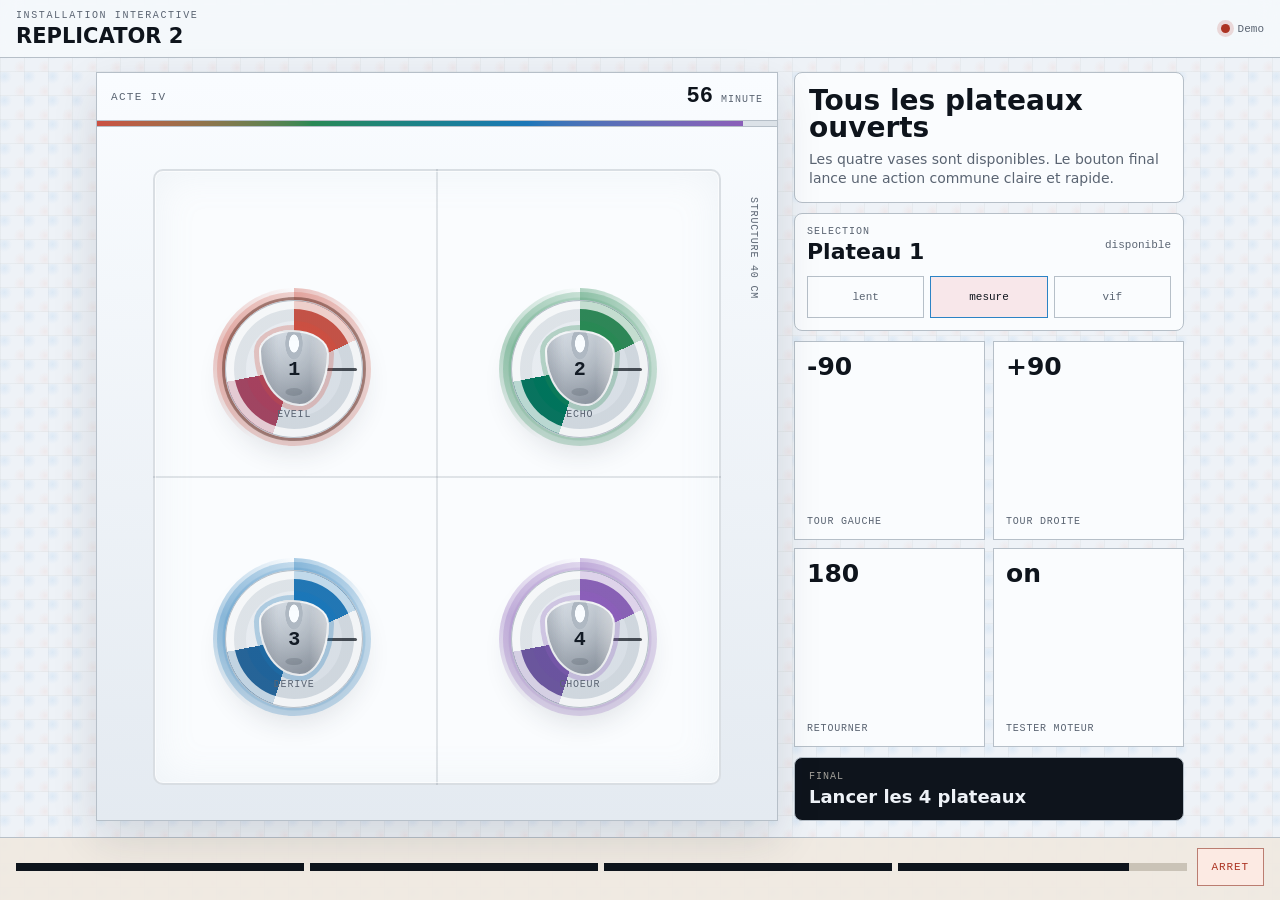
==== app/index.html @ 4387d0e1 "feat: add ux friendly PWA redesign" ====
<!DOCTYPE html>
<html lang="fr">
<head>
<meta charset="UTF-8">
<meta name="viewport" content="width=device-width, initial-scale=1.0, maximum-scale=1.0">
<meta name="theme-color" content="#ede9df">
<meta name="apple-mobile-web-app-capable" content="yes">
<meta name="apple-mobile-web-app-status-bar-style" content="default">
<title>REPLICATOR 2</title>
<link rel="manifest" href="manifest.json">
<style>
  :root {
    --paper: oklch(96% 0.008 250);
    --paper-2: oklch(91% 0.011 250);
    --ink: oklch(19% 0.018 254);
    --muted: oklch(50% 0.025 254);
    --line: oklch(80% 0.016 250);
    --clay: oklch(59% 0.16 29);
    --leaf: oklch(56% 0.12 155);
    --blue: oklch(55% 0.13 246);
    --violet: oklch(57% 0.14 305);
    --danger: oklch(50% 0.16 31);
    --surface: oklch(99% 0.004 250);
    --surface-soft: oklch(94% 0.009 250);
    --focus: oklch(59% 0.13 246);
    --shadow: 0 18px 42px oklch(28% 0.025 254 / 0.13);
    --mono: ui-monospace, "SFMono-Regular", Consolas, "Liberation Mono", monospace;
    --sans: Inter, ui-sans-serif, system-ui, -apple-system, BlinkMacSystemFont, "Segoe UI", sans-serif;
  }

  * { box-sizing: border-box; }

  html, body {
    min-height: 100%;
    margin: 0;
    background:
      radial-gradient(circle at 18% 18%, oklch(86% 0.05 246 / 0.32), transparent 28%),
      radial-gradient(circle at 88% 82%, oklch(86% 0.05 29 / 0.2), transparent 26%),
      linear-gradient(90deg, oklch(35% 0.012 250 / 0.045) 1px, transparent 1px),
      linear-gradient(0deg, oklch(35% 0.012 250 / 0.045) 1px, transparent 1px),
      var(--paper);
    background-size: 24px 24px;
    color: var(--ink);
    font-family: var(--sans);
    -webkit-font-smoothing: antialiased;
    overflow-x: hidden;
  }

  button, input { font: inherit; }
  button { -webkit-tap-highlight-color: transparent; }

  .app {
    min-height: 100vh;
    display: grid;
    grid-template-rows: auto 1fr auto;
  }

  .topbar {
    min-height: 58px;
    padding: 10px 16px;
    display: flex;
    align-items: center;
    justify-content: space-between;
    gap: 14px;
    border-bottom: 1px solid var(--line);
    background: oklch(98% 0.006 250 / 0.9);
    backdrop-filter: blur(10px);
  }

  .brand {
    display: flex;
    flex-direction: column;
    line-height: 1;
  }

  .brand span {
    font-family: var(--mono);
    font-size: 10px;
    letter-spacing: 0.16em;
    color: var(--muted);
    text-transform: uppercase;
    margin-bottom: 5px;
  }

  .brand strong {
    font-size: 21px;
    letter-spacing: 0;
    font-weight: 800;
  }

  .system {
    display: flex;
    align-items: center;
    gap: 8px;
    font-family: var(--mono);
    font-size: 11px;
    color: var(--muted);
    white-space: nowrap;
  }

  .dot {
    width: 9px;
    height: 9px;
    border-radius: 50%;
    background: var(--line);
    box-shadow: 0 0 0 4px oklch(73% 0.026 78 / 0.25);
  }

  .dot.connected {
    background: var(--leaf);
    box-shadow: 0 0 0 4px oklch(47% 0.09 146 / 0.18);
  }

  .dot.error {
    background: var(--danger);
    box-shadow: 0 0 0 4px oklch(50% 0.16 31 / 0.16);
  }

  .stage {
    width: min(100%, 1120px);
    margin: 0 auto;
    padding: 14px 16px 16px;
    display: grid;
    grid-template-columns: minmax(330px, 1fr) minmax(300px, 390px);
    gap: 16px;
    align-items: stretch;
  }

  .map-panel, .control-panel {
    min-height: 0;
  }

  .map-panel {
    position: relative;
    border: 1px solid var(--line);
    background:
      linear-gradient(180deg, oklch(99% 0.005 250 / 0.95), oklch(93% 0.012 250 / 0.92)),
      var(--surface);
    box-shadow: var(--shadow);
    overflow: hidden;
  }

  .map-head {
    height: 48px;
    padding: 10px 14px;
    display: flex;
    align-items: center;
    justify-content: space-between;
    border-bottom: 1px solid var(--line);
    font-family: var(--mono);
  }

  .act-label {
    font-size: 11px;
    letter-spacing: 0.12em;
    color: var(--muted);
    text-transform: uppercase;
  }

  .clock {
    display: flex;
    align-items: baseline;
    gap: 8px;
  }

  .clock strong {
    font-size: 22px;
    color: var(--ink);
  }

  .clock span {
    font-size: 10px;
    color: var(--muted);
    letter-spacing: 0.1em;
    text-transform: uppercase;
  }

  .hour-line {
    height: 6px;
    background: var(--paper-2);
    border-bottom: 1px solid var(--line);
  }

  .hour-fill {
    height: 100%;
    width: 0;
    background: linear-gradient(90deg, var(--clay), var(--leaf), var(--blue), var(--violet));
    transition: width 600ms cubic-bezier(.22, 1, .36, 1);
  }

  .map {
    position: relative;
    height: calc(100% - 55px);
    min-height: 350px;
    padding: 16px;
  }

  .structure {
    position: absolute;
    inset: 42px 56px 34px;
    border: 2px solid oklch(55% 0.03 254 / 0.22);
    border-radius: 10px;
    background:
      linear-gradient(90deg, transparent calc(50% - 1px), oklch(55% 0.03 254 / 0.18) calc(50% - 1px), oklch(55% 0.03 254 / 0.18) calc(50% + 1px), transparent calc(50% + 1px)),
      linear-gradient(0deg, transparent calc(50% - 1px), oklch(55% 0.03 254 / 0.18) calc(50% - 1px), oklch(55% 0.03 254 / 0.18) calc(50% + 1px), transparent calc(50% + 1px)),
      var(--surface);
    box-shadow: inset 0 0 0 1px oklch(100% 0 0 / 0.6), inset 0 0 42px oklch(75% 0.035 246 / 0.12);
  }

  .height-note {
    position: absolute;
    right: 18px;
    top: 70px;
    writing-mode: vertical-rl;
    font-family: var(--mono);
    font-size: 10px;
    letter-spacing: 0.08em;
    color: var(--muted);
    text-transform: uppercase;
  }

  .plateau {
    position: absolute;
    width: 138px;
    aspect-ratio: 1;
    margin: -69px 0 0 -69px;
    border: 0;
    border-radius: 50%;
    color: var(--ink);
    background: transparent;
    cursor: pointer;
    isolation: isolate;
  }

  .plateau[disabled] {
    cursor: default;
    opacity: 0.42;
  }

  .plateau .ring {
    position: absolute;
    inset: 0;
    border-radius: 50%;
    border: 1px solid var(--line);
    background:
      radial-gradient(circle at 50% 50%, var(--surface) 0 20%, transparent 21%),
      conic-gradient(from var(--rot), var(--color) 0 18%, oklch(90% 0.012 250) 18% 55%, color-mix(in oklch, var(--color), var(--ink) 18%) 55% 72%, oklch(94% 0.008 250) 72% 100%);
    box-shadow:
      inset 0 0 0 8px oklch(100% 0 0 / 0.72),
      inset 0 0 0 20px oklch(55% 0.02 250 / 0.08),
      0 0 0 8px color-mix(in oklch, var(--color), transparent 76%),
      0 14px 28px oklch(30% 0.025 254 / 0.13);
    transition: transform 900ms cubic-bezier(.16, 1, .3, 1), filter 240ms ease;
    transform: rotate(var(--rot));
  }

  .plateau .ring::before,
  .plateau .ring::after {
    content: "";
    position: absolute;
    left: 50%;
    top: 50%;
    border-radius: 999px;
    transform-origin: 0 0;
    background: var(--ink);
  }

  .plateau::before {
    content: "";
    position: absolute;
    inset: -12px;
    border-radius: 50%;
    background:
      conic-gradient(from var(--rot), color-mix(in oklch, var(--color), transparent 28%), transparent 18% 58%, color-mix(in oklch, var(--color), transparent 35%) 80%, transparent);
    opacity: 0.5;
    z-index: -1;
  }

  .plateau::after {
    content: "";
    position: absolute;
    inset: -22px;
    border-radius: 50%;
    background: color-mix(in oklch, var(--color), transparent 82%);
    mask: radial-gradient(circle, transparent 0 44%, black 45% 55%, transparent 56%);
    opacity: 0.8;
    z-index: -2;
  }

  .plateau .ring::before {
    width: 46%;
    height: 3px;
    transform: rotate(0deg) translateY(-1px);
    opacity: 0.72;
  }

  .plateau .ring::after {
    width: 17%;
    height: 8px;
    transform: rotate(180deg) translateY(-4px);
    opacity: 0.28;
  }

  .plateau:not([disabled]):active .ring {
    filter: brightness(0.96);
    transform: rotate(var(--rot)) scale(0.98);
  }

  .plateau .vase {
    position: absolute;
    inset: 30px 34px 32px;
    border-radius: 48% 52% 42% 58% / 28% 31% 69% 72%;
    background:
      radial-gradient(ellipse at 50% 16%, oklch(99% 0.006 250) 0 10%, oklch(78% 0.018 250) 11% 18%, transparent 19%),
      linear-gradient(90deg, oklch(40% 0.025 254 / 0.16), transparent 26% 74%, oklch(100% 0 0 / 0.55)),
      linear-gradient(145deg, oklch(92% 0.012 250), oklch(69% 0.018 250));
    border: 2px solid oklch(100% 0 0 / 0.72);
    box-shadow: inset 0 -16px 24px oklch(35% 0.025 254 / 0.16), 0 0 0 5px color-mix(in oklch, var(--color), transparent 72%);
    transform: rotate(0deg);
    z-index: 1;
  }

  .plateau .vase::after {
    content: "";
    position: absolute;
    left: 50%;
    bottom: 12%;
    width: 26%;
    height: 11%;
    border-radius: 50%;
    transform: translateX(-50%);
    background: oklch(34% 0.025 254 / 0.18);
  }

  .plateau strong {
    position: absolute;
    z-index: 2;
    left: 50%;
    top: 50%;
    transform: translate(-50%, -50%);
    font-family: var(--mono);
    font-size: 20px;
    color: oklch(22% 0.022 254);
  }

  .plateau small {
    position: absolute;
    z-index: 2;
    left: 50%;
    bottom: 18px;
    transform: translateX(-50%);
    font-family: var(--mono);
    font-size: 10px;
    color: var(--muted);
    letter-spacing: 0.08em;
    text-transform: uppercase;
  }

  .plateau.revealed .ring {
    filter: saturate(1.45) contrast(1.05);
  }

  .plateau.revealed .vase {
    background:
      radial-gradient(ellipse at 50% 16%, oklch(97% 0.013 83) 0 10%, oklch(74% 0.025 82) 11% 18%, transparent 19%),
      linear-gradient(90deg, oklch(27% 0.02 78 / 0.3), transparent 18% 82%, oklch(96% 0.012 82 / 0.42)),
      linear-gradient(145deg, color-mix(in oklch, var(--color), oklch(88% 0.021 82) 58%), oklch(48% 0.04 78));
  }

  .plateau.revealed small {
    color: var(--ink);
  }

  .p1 { left: 29%; top: 35%; --color: var(--clay); --rot: 0deg; }
  .p2 { left: 71%; top: 35%; --color: var(--leaf); --rot: 0deg; }
  .p3 { left: 29%; top: 74%; --color: var(--blue); --rot: 0deg; }
  .p4 { left: 71%; top: 74%; --color: var(--violet); --rot: 0deg; }

  .control-panel {
    display: grid;
    grid-template-rows: auto auto 1fr auto;
    gap: 10px;
  }

  .story {
    border: 1px solid var(--line);
    background: var(--surface);
    padding: 14px;
    border-radius: 8px;
  }

  .story h1 {
    margin: 0 0 8px;
    font-size: 28px;
    line-height: 0.98;
    letter-spacing: 0;
  }

  .story p {
    margin: 0;
    max-width: 52ch;
    color: var(--muted);
    font-size: 14px;
    line-height: 1.35;
  }

  .selected {
    border: 1px solid var(--line);
    background: var(--surface);
    padding: 12px;
    border-radius: 8px;
  }

  .selected-row {
    display: flex;
    align-items: center;
    justify-content: space-between;
    gap: 10px;
  }

  .selected-title {
    display: flex;
    flex-direction: column;
    gap: 2px;
  }

  .selected-title span {
    font-family: var(--mono);
    font-size: 10px;
    letter-spacing: 0.1em;
    text-transform: uppercase;
    color: var(--muted);
  }

  .selected-title strong {
    font-size: 22px;
  }

  .speed {
    display: grid;
    grid-template-columns: repeat(3, 1fr);
    gap: 6px;
    margin-top: 12px;
  }

  .speed button, .move-grid button, .final-btn, .stop-btn {
    border: 1px solid var(--line);
    background: var(--surface);
    color: var(--ink);
    min-height: 42px;
    cursor: pointer;
    transition: transform 140ms ease, background 140ms ease, border-color 140ms ease, color 140ms ease;
  }

  .speed button {
    font-family: var(--mono);
    font-size: 11px;
    color: var(--muted);
  }

  .speed button.active {
    border-color: var(--focus);
    color: var(--ink);
    background: color-mix(in oklch, var(--focus), white 86%);
  }

  .move-grid {
    display: grid;
    grid-template-columns: repeat(2, minmax(0, 1fr));
    gap: 8px;
  }

  .move-grid button {
    min-height: 76px;
    display: flex;
    flex-direction: column;
    align-items: flex-start;
    justify-content: space-between;
    padding: 12px;
    text-align: left;
  }

  .move-grid button:disabled, .final-btn:disabled {
    opacity: 0.42;
    cursor: default;
  }

  .move-grid strong {
    font-size: 25px;
    line-height: 1;
  }

  .move-grid span {
    font-family: var(--mono);
    font-size: 10px;
    color: var(--muted);
    letter-spacing: 0.08em;
    text-transform: uppercase;
  }

  .final-btn {
    min-height: 64px;
    padding: 12px 14px;
    text-align: left;
    background: var(--ink);
    color: var(--paper);
    border-radius: 8px;
  }

  .final-btn span {
    display: block;
    font-family: var(--mono);
    font-size: 10px;
    letter-spacing: 0.1em;
    text-transform: uppercase;
    color: oklch(88% 0.018 82 / 0.72);
    margin-bottom: 4px;
  }

  .final-btn strong {
    font-size: 18px;
  }

  .footer {
    padding: 10px 16px 14px;
    display: grid;
    grid-template-columns: 1fr auto;
    gap: 10px;
    align-items: center;
    border-top: 1px solid var(--line);
    background: oklch(94% 0.014 82 / 0.92);
  }

  .timeline {
    display: grid;
    grid-template-columns: repeat(4, 1fr);
    gap: 6px;
  }

  .act {
    height: 8px;
    background: oklch(82% 0.018 82);
    overflow: hidden;
  }

  .act span {
    display: block;
    height: 100%;
    width: 0;
    background: var(--ink);
  }

  .stop-btn {
    min-height: 38px;
    padding: 0 14px;
    font-family: var(--mono);
    font-size: 11px;
    letter-spacing: 0.08em;
    text-transform: uppercase;
    text-decoration: none;
    display: inline-flex;
    align-items: center;
    justify-content: center;
  }

  .stop-btn {
    border-color: oklch(65% 0.08 31);
    color: var(--danger);
    background: oklch(95% 0.022 42);
  }

  .toast {
    position: fixed;
    left: 50%;
    bottom: 64px;
    transform: translate(-50%, 22px);
    opacity: 0;
    pointer-events: none;
    padding: 10px 14px;
    max-width: min(92vw, 420px);
    background: var(--ink);
    color: var(--paper);
    font-family: var(--mono);
    font-size: 12px;
    text-align: center;
    transition: opacity 220ms ease, transform 220ms ease;
    z-index: 10;
  }

  .toast.show {
    opacity: 1;
    transform: translate(-50%, 0);
  }

  .phone-app {
    display: none;
  }

  .phone-orbit {
    position: fixed;
    inset: 0;
    display: grid;
    place-items: center;
    padding: 22px;
    background:
      radial-gradient(circle at 50% 42%, oklch(85% 0.05 246 / 0.24) 0 20%, transparent 21%),
      linear-gradient(90deg, oklch(35% 0.012 250 / 0.05) 1px, transparent 1px),
      linear-gradient(0deg, oklch(35% 0.012 250 / 0.05) 1px, transparent 1px),
      var(--paper);
    background-size: auto, 22px 22px, 22px 22px, auto;
  }

  .phone-shell {
    width: min(100%, 360px);
    min-height: 72vh;
    display: grid;
    grid-template-rows: auto 1fr auto;
    gap: 18px;
  }

  .phone-kicker {
    font-family: var(--mono);
    font-size: 10px;
    letter-spacing: 0.16em;
    text-transform: uppercase;
    color: var(--muted);
  }

  .phone-title {
    margin: 0;
    font-size: 34px;
    line-height: 1;
    letter-spacing: 0;
  }

  .phone-vases {
    position: relative;
    align-self: center;
    aspect-ratio: 1;
    width: min(78vw, 320px);
    margin: 0 auto;
    border: 1px solid var(--line);
    border-radius: 12px;
    background: var(--surface);
    box-shadow: var(--shadow);
  }

  .phone-vases span {
    position: absolute;
    width: 32%;
    aspect-ratio: 1;
    border-radius: 48% 52% 42% 58% / 28% 31% 69% 72%;
    border: 1px solid oklch(52% 0.024 78 / 0.42);
    background:
      radial-gradient(ellipse at 50% 16%, oklch(99% 0.006 250) 0 12%, transparent 13%),
      linear-gradient(145deg, oklch(91% 0.012 250), oklch(68% 0.018 250));
    transition: transform 800ms cubic-bezier(.16, 1, .3, 1), background 220ms ease;
  }

  .phone-vases span:nth-child(1) { left: 17%; top: 15%; }
  .phone-vases span:nth-child(2) { right: 17%; top: 15%; }
  .phone-vases span:nth-child(3) { left: 17%; bottom: 15%; }
  .phone-vases span:nth-child(4) { right: 17%; bottom: 15%; }

  .phone-app.revealed .phone-vases span:nth-child(1) { transform: rotate(180deg) scale(1.04); background-color: oklch(74% 0.08 41); }
  .phone-app.revealed .phone-vases span:nth-child(2) { transform: rotate(-180deg) scale(1.04); background-color: oklch(72% 0.07 146); }
  .phone-app.revealed .phone-vases span:nth-child(3) { transform: rotate(180deg) scale(1.04); background-color: oklch(70% 0.06 230); }
  .phone-app.revealed .phone-vases span:nth-child(4) { transform: rotate(-180deg) scale(1.04); background-color: oklch(71% 0.07 304); }

  .secret-button {
    width: 100%;
    min-height: 86px;
    border: 1px solid var(--ink);
    background: var(--ink);
    color: var(--paper);
    font-size: 18px;
    font-weight: 800;
    letter-spacing: 0;
    cursor: pointer;
    box-shadow: 0 16px 36px oklch(28% 0.025 80 / 0.2);
    border-radius: 10px;
  }

  .phone-note {
    margin: 12px 0 0;
    font-family: var(--mono);
    font-size: 11px;
    line-height: 1.5;
    color: var(--muted);
  }

  .dev-panel {
    position: fixed;
    left: 12px;
    bottom: 60px;
    z-index: 9;
    width: min(360px, calc(100vw - 24px));
    padding: 10px;
    border: 1px solid oklch(52% 0.024 78 / 0.55);
    background: oklch(94% 0.014 82 / 0.94);
    box-shadow: 0 14px 34px oklch(28% 0.025 80 / 0.18);
  }

  .dev-panel[hidden] {
    display: none;
  }

  .dev-head {
    display: flex;
    align-items: center;
    justify-content: space-between;
    gap: 10px;
    margin-bottom: 8px;
    font-family: var(--mono);
    font-size: 10px;
    letter-spacing: 0.1em;
    color: var(--muted);
    text-transform: uppercase;
  }

  .dev-minute {
    color: var(--ink);
    font-size: 13px;
    letter-spacing: 0;
  }

  .dev-controls {
    display: grid;
    grid-template-columns: 42px 1fr 42px;
    gap: 8px;
    align-items: center;
  }

  .dev-controls button,
  .dev-reset {
    min-height: 34px;
    border: 1px solid var(--line);
    background: oklch(96% 0.011 82);
    color: var(--ink);
    cursor: pointer;
    font-family: var(--mono);
    font-size: 12px;
  }

  .dev-controls input[type=range] {
    width: 100%;
    accent-color: var(--ink);
  }

  .dev-actions {
    display: grid;
    grid-template-columns: repeat(4, 1fr);
    gap: 6px;
    margin-top: 8px;
  }

  .dev-reset {
    grid-column: 1 / -1;
  }

  .vase-viewer {
    position: fixed;
    inset: 0;
    z-index: 30;
    display: grid;
    place-items: center;
    padding: 18px;
    background:
      radial-gradient(circle at 50% 18%, oklch(78% 0.07 246 / 0.22), transparent 30%),
      oklch(12% 0.018 254 / 0.7);
    backdrop-filter: blur(10px);
  }

  .vase-viewer[hidden] {
    display: none;
  }

  .viewer-shell {
    width: min(92vw, 620px);
    height: min(86vh, 560px);
    border: 1px solid oklch(95% 0.028 225 / 0.42);
    background:
      linear-gradient(180deg, oklch(99% 0.008 250 / 0.12), transparent 38%),
      oklch(18% 0.022 254 / 0.94);
    color: var(--paper);
    display: grid;
    grid-template-rows: auto 1fr auto;
    box-shadow: 0 24px 68px oklch(6% 0.012 245 / 0.45);
    border-radius: 10px;
  }

  .viewer-head,
  .viewer-foot {
    display: flex;
    align-items: center;
    justify-content: space-between;
    gap: 12px;
    padding: 12px 14px;
    font-family: var(--mono);
    font-size: 11px;
    letter-spacing: 0.1em;
    text-transform: uppercase;
    color: oklch(88% 0.028 225 / 0.72);
  }

  .viewer-head strong {
    color: var(--paper);
    font-size: 13px;
  }

  .viewer-close {
    width: 38px;
    height: 34px;
    border: 1px solid oklch(95% 0.028 225 / 0.34);
    background: transparent;
    color: var(--paper);
    cursor: pointer;
    font-family: var(--mono);
    border-radius: 6px;
  }

  .viewer-canvas-wrap {
    position: relative;
    min-height: 0;
    border-block: 1px solid oklch(95% 0.028 225 / 0.22);
    overflow: hidden;
  }

  #vaseCanvas {
    width: 100%;
    height: 100%;
    display: block;
    cursor: grab;
    touch-action: none;
    user-select: none;
  }

  #vaseCanvas:active {
    cursor: grabbing;
  }

  .viewer-canvas-wrap {
    touch-action: none;
    user-select: none;
  }

  .viewer-canvas-wrap::before {
    content: "";
    position: absolute;
    inset: 18px;
    border: 1px solid oklch(95% 0.028 225 / 0.16);
    pointer-events: none;
  }

  .viewer-error {
    position: absolute;
    inset: 0;
    display: grid;
    place-items: center;
    padding: 24px;
    color: oklch(88% 0.08 45);
    font-family: var(--mono);
    font-size: 12px;
    text-align: center;
  }

  @media (max-width: 760px) {
    .app {
      display: none;
    }

    .phone-app {
      display: block;
      min-height: 100vh;
    }

    .dev-panel {
      display: none;
    }

    .toast {
      bottom: 18px;
    }
  }

  @media (max-width: 480px) {
    .topbar {
      align-items: flex-start;
    }

    .brand strong {
      font-size: 18px;
    }

    .system {
      font-size: 10px;
    }

    .map {
      min-height: 310px;
      padding: 8px;
    }

    .structure {
      inset: 34px 30px 28px;
    }

    .height-note {
      display: none;
    }

    .plateau {
      width: 118px;
      margin: -59px 0 0 -59px;
    }

    .plateau .vase {
      inset: 25px;
    }

    .plateau small {
      bottom: 12px;
    }

    .story h1 {
      font-size: 24px;
    }

    .move-grid button {
      min-height: 68px;
    }

    .dev-panel {
      bottom: 8px;
    }
  }

  @media (min-width: 761px) and (max-height: 520px) {
    .topbar {
      min-height: 50px;
      padding-block: 8px;
    }

    .stage {
      height: calc(100vh - 103px);
      padding: 10px 12px;
      gap: 12px;
    }

    .map {
      min-height: 0;
      height: calc(100% - 55px);
    }

    .control-panel {
      gap: 8px;
    }

    .story {
      padding: 10px 12px;
    }

    .story h1 {
      font-size: 21px;
      margin-bottom: 6px;
    }

    .story p {
      font-size: 12px;
      line-height: 1.25;
    }

    .selected {
      padding: 9px 10px;
    }

    .selected-title strong {
      font-size: 20px;
    }

    .speed {
      margin-top: 8px;
    }

    .speed button {
      min-height: 32px;
    }

    .move-grid button {
      min-height: 48px;
      padding: 8px 10px;
    }

    .move-grid strong {
      font-size: 22px;
    }

    .final-btn {
      min-height: 46px;
      padding: 8px 12px;
    }

    .final-btn strong {
      font-size: 16px;
    }
  }
</style>
</head>
<body>
<div class="app">
  <header class="topbar">
    <div class="brand">
      <span>Installation interactive</span>
      <strong>REPLICATOR 2</strong>
    </div>
    <div class="system">
      <i class="dot" id="statusDot"></i>
      <span id="statusLabel">Connexion</span>
    </div>
  </header>

  <main class="stage">
    <section class="map-panel" aria-label="Carte des plateaux">
      <div class="map-head">
        <div class="act-label" id="actLabel">Acte I</div>
        <div class="clock">
          <strong id="minuteNow">00</strong>
          <span>minute</span>
        </div>
      </div>
      <div class="hour-line"><div class="hour-fill" id="hourFill"></div></div>
      <div class="map">
        <div class="structure"></div>
        <div class="height-note">structure 40 cm</div>

        <button class="plateau p1" id="plateau-1" data-id="1" onclick="handlePlateauClick(event, 1)">
          <span class="ring"></span><span class="vase"></span><strong>1</strong><small>eveil</small>
        </button>
        <button class="plateau p2" id="plateau-2" data-id="2" onclick="handlePlateauClick(event, 2)">
          <span class="ring"></span><span class="vase"></span><strong>2</strong><small>echo</small>
        </button>
        <button class="plateau p3" id="plateau-3" data-id="3" onclick="handlePlateauClick(event, 3)">
          <span class="ring"></span><span class="vase"></span><strong>3</strong><small>derive</small>
        </button>
        <button class="plateau p4" id="plateau-4" data-id="4" onclick="handlePlateauClick(event, 4)">
          <span class="ring"></span><span class="vase"></span><strong>4</strong><small>choeur</small>
        </button>
      </div>
    </section>

    <aside class="control-panel">
      <section class="story">
        <h1 id="storyTitle">Composer les rotations</h1>
        <p id="storyText">Choisissez un vase sur la carte, ouvrez sa vue 3D si besoin, puis lancez des rotations simples et lisibles.</p>
      </section>

      <section class="selected">
        <div class="selected-row">
          <div class="selected-title">
            <span>Selection</span>
            <strong id="selectedName">Plateau 1</strong>
          </div>
          <div class="system"><span id="selectedState">disponible</span></div>
        </div>
        <div class="speed" aria-label="Vitesse">
          <button id="speed-slow" onclick="setSpeed('slow')">lent</button>
          <button id="speed-medium" class="active" onclick="setSpeed('medium')">mesure</button>
          <button id="speed-fast" onclick="setSpeed('fast')">vif</button>
        </div>
      </section>

      <section class="move-grid" aria-label="Commandes plateau">
        <button onclick="rotateSelected(-90)" id="backBtn"><strong>-90</strong><span>tour gauche</span></button>
        <button onclick="rotateSelected(90)" id="forwardBtn"><strong>+90</strong><span>tour droite</span></button>
        <button onclick="rotateSelected(180)" id="halfBtn"><strong>180</strong><span>retourner</span></button>
        <button onclick="pulseSelected()" id="pulseBtn"><strong>on</strong><span>tester moteur</span></button>
      </section>

      <button class="final-btn" id="finalBtn" onclick="runFinale()" disabled>
        <span>Final</span>
        <strong>Lancer les 4 plateaux</strong>
      </button>
    </aside>
  </main>

  <footer class="footer">
    <div class="timeline" aria-hidden="true">
      <div class="act"><span id="actFill1"></span></div>
      <div class="act"><span id="actFill2"></span></div>
      <div class="act"><span id="actFill3"></span></div>
      <div class="act"><span id="actFill4"></span></div>
    </div>
    <button class="stop-btn" onclick="stopAll()">Arret</button>
  </footer>
</div>

<section class="dev-panel" id="devPanel" hidden aria-label="Controle developpement du scenario">
  <div class="dev-head">
    <span>Scenario dev</span>
    <strong class="dev-minute" id="devMinuteLabel">horloge</strong>
  </div>
  <div class="dev-controls">
    <button onclick="stepDevMinute(-1)" aria-label="Minute precedente">-</button>
    <input id="devMinuteRange" type="range" min="0" max="59" value="0" oninput="setDevMinute(parseInt(this.value, 10))">
    <button onclick="stepDevMinute(1)" aria-label="Minute suivante">+</button>
  </div>
  <div class="dev-actions">
    <button onclick="setDevMinute(0)">I</button>
    <button onclick="setDevMinute(15)">II</button>
    <button onclick="setDevMinute(30)">III</button>
    <button onclick="setDevMinute(45)">IV</button>
    <button class="dev-reset" onclick="clearDevMinute()">Reprendre l'horloge</button>
  </div>
</section>

<main class="phone-app" id="phoneApp" aria-label="Interface telephone">
  <div class="phone-orbit">
    <section class="phone-shell">
      <div>
        <div class="phone-kicker">REPLICATOR 2</div>
        <h1 class="phone-title">Action visiteur</h1>
      </div>

      <div class="phone-vases" aria-hidden="true">
        <span></span>
        <span></span>
        <span></span>
        <span></span>
      </div>

      <div>
        <button class="secret-button" onclick="revealVaseBacks()">Activer les 4 vases</button>
        <p class="phone-note">Un geste simple pour participer depuis le telephone.</p>
      </div>
    </section>
  </div>
</main>

<section class="vase-viewer" id="vaseViewer" hidden aria-label="Visualisation 3D du vase">
  <div class="viewer-shell">
    <div class="viewer-head">
      <span>Vue 3D</span>
      <strong id="viewerTitle">Vase 1</strong>
      <button class="viewer-close" onclick="closeVaseViewer()" aria-label="Fermer">X</button>
    </div>
    <div class="viewer-canvas-wrap">
      <canvas id="vaseCanvas"></canvas>
      <div class="viewer-error" id="viewerError" hidden></div>
    </div>
    <div class="viewer-foot">
      <span>glisser pour tourner</span>
      <span>dos / profil / face</span>
    </div>
  </div>
</section>

<div class="toast" id="toast"></div>

<script>
const CONFIG = {
  API_URL: "",
  STATUS_INTERVAL: 5000,
  PULSE_MS: 900,
  PLATEAUS: {
    1: { name: "Plateau 1", color: "var(--clay)" },
    2: { name: "Plateau 2", color: "var(--leaf)" },
    3: { name: "Plateau 3", color: "var(--blue)" },
    4: { name: "Plateau 4", color: "var(--violet)" },
  },
  ACTS: [
    {
      from: 0, to: 14, unlocked: [1],
      label: "Acte I",
      title: "Un vase disponible",
      text: "Commencez avec un seul plateau. La rotation de 90 degres rend le mouvement facile a lire."
    },
    {
      from: 15, to: 29, unlocked: [1, 2],
      label: "Acte II",
      title: "Deux vases a composer",
      text: "Un second plateau rejoint la carte. Alternez vitesse lente et vitesse vive pour comparer les effets."
    },
    {
      from: 30, to: 44, unlocked: [1, 2, 3],
      label: "Acte III",
      title: "Trois positions actives",
      text: "La carte devient plus riche. Selectionnez un vase, inspectez-le en 3D, puis lancez une rotation."
    },
    {
      from: 45, to: 59, unlocked: [1, 2, 3, 4],
      label: "Acte IV",
      title: "Tous les plateaux ouverts",
      text: "Les quatre vases sont disponibles. Le bouton final lance une action commune claire et rapide."
    }
  ]
};

const state = {
  selected: 1,
  speed: "medium",
  connected: false,
  demo: false,
  devMinute: null,
  rotations: { 1: 0, 2: 0, 3: 0, 4: 0 },
  unlocked: [1],
};

async function api(endpoint, method = "POST", body = null, silent = false) {
  try {
    const opts = { method, headers: { "Content-Type": "application/json" } };
    if (body) opts.body = JSON.stringify(body);
    const res = await fetch(CONFIG.API_URL + endpoint, opts);
    const data = await res.json();
    if (!res.ok || data.status === "error") throw new Error(data.message || "Erreur API");
    state.demo = false;
    return data;
  } catch (err) {
    state.demo = true;
    if (!silent) toast("Mode demo local: " + err.message);
    return null;
  }
}

let toastTimer;
function toast(message) {
  const el = document.getElementById("toast");
  el.textContent = message;
  el.classList.add("show");
  clearTimeout(toastTimer);
  toastTimer = setTimeout(() => el.classList.remove("show"), 2200);
}

function currentMinute() {
  if (state.devMinute !== null) return state.devMinute;
  return new Date().getMinutes();
}

function currentAct(minute) {
  return CONFIG.ACTS.find(act => minute >= act.from && minute <= act.to) || CONFIG.ACTS[0];
}

function updateScenario() {
  const minute = currentMinute();
  const act = currentAct(minute);
  state.unlocked = act.unlocked.slice();

  document.getElementById("minuteNow").textContent = String(minute).padStart(2, "0");
  document.getElementById("actLabel").textContent = act.label;
  document.getElementById("storyTitle").textContent = act.title;
  document.getElementById("storyText").textContent = act.text;
  document.getElementById("hourFill").style.width = ((minute + 1) / 60 * 100) + "%";

  [1, 2, 3, 4].forEach(id => {
    const el = document.getElementById(`plateau-${id}`);
    el.disabled = !state.unlocked.includes(id);
  });

  if (!state.unlocked.includes(state.selected)) {
    selectPlateau(state.unlocked[0]);
  }

  updateActBars(minute);
  updateControls();
  updateDevPanel();
}

function isDevMode() {
  const params = new URLSearchParams(window.location.search);
  return params.get("dev") === "1" || ["127.0.0.1", "localhost"].includes(window.location.hostname);
}

function isStaticDevServer() {
  return ["127.0.0.1", "localhost"].includes(window.location.hostname)
    && ["8000", "8001"].includes(window.location.port);
}

function initDevPanel() {
  const panel = document.getElementById("devPanel");
  if (!isDevMode()) return;
  panel.hidden = false;
  updateDevPanel();
}

function updateDevPanel() {
  const panel = document.getElementById("devPanel");
  if (panel.hidden) return;
  const minute = currentMinute();
  document.getElementById("devMinuteRange").value = minute;
  document.getElementById("devMinuteLabel").textContent =
    state.devMinute === null ? `horloge ${String(minute).padStart(2, "0")}` : `minute ${String(minute).padStart(2, "0")}`;
}

function setDevMinute(minute) {
  state.devMinute = Math.max(0, Math.min(59, minute));
  updateScenario();
}

function stepDevMinute(delta) {
  const base = state.devMinute === null ? currentMinute() : state.devMinute;
  setDevMinute((base + delta + 60) % 60);
}

function clearDevMinute() {
  state.devMinute = null;
  updateScenario();
}

function updateActBars(minute) {
  CONFIG.ACTS.forEach((act, idx) => {
    const el = document.getElementById(`actFill${idx + 1}`);
    let pct = 0;
    if (minute > act.to) pct = 100;
    else if (minute >= act.from) pct = ((minute - act.from + 1) / (act.to - act.from + 1)) * 100;
    el.style.width = pct + "%";
  });
}

function selectPlateau(id) {
  if (!state.unlocked.includes(id)) {
    toast(`Plateau ${id} pas encore disponible`);
    return;
  }
  state.selected = id;
  updateControls();
}

function handlePlateauClick(event, id) {
  if (event.target.closest(".vase")) {
    event.stopPropagation();
    openVaseViewer(id);
    return;
  }
  selectPlateau(id);
}

function setSpeed(speed) {
  state.speed = speed;
  ["slow", "medium", "fast"].forEach(key => {
    document.getElementById(`speed-${key}`).classList.toggle("active", key === speed);
  });
}

function updateControls() {
  const selected = state.selected;
  const available = state.unlocked.includes(selected);
  document.getElementById("selectedName").textContent = CONFIG.PLATEAUS[selected].name;
  document.getElementById("selectedState").textContent = available ? "disponible" : "verrouille";
  document.getElementById("finalBtn").disabled = state.unlocked.length < 4;
  ["backBtn", "forwardBtn", "halfBtn", "pulseBtn"].forEach(id => {
    document.getElementById(id).disabled = !available;
  });
  [1, 2, 3, 4].forEach(id => {
    document.getElementById(`plateau-${id}`).style.outline =
      id === selected ? "3px solid oklch(18% 0.018 80 / 0.42)" : "0";
  });
}

async function rotateSelected(angle) {
  const id = state.selected;
  if (!state.unlocked.includes(id)) return;
  state.rotations[id] += angle;
  paintRotation(id);
  const result = await api(`/api/plateau/${id}/rotate`, "POST", { angle, speed: state.speed });
  if (result) toast(`${CONFIG.PLATEAUS[id].name}: ${angle} degres`);
}

async function pulseSelected() {
  const id = state.selected;
  if (!state.unlocked.includes(id)) return;
  const ok = await api(`/api/motor/${id}/on`);
  if (ok) toast(`${CONFIG.PLATEAUS[id].name}: maintien`);
  setTimeout(() => api(`/api/motor/${id}/off`), CONFIG.PULSE_MS);
}

function paintRotation(id) {
  document.getElementById(`plateau-${id}`).style.setProperty("--rot", `${state.rotations[id]}deg`);
}

async function runFinale() {
  if (state.unlocked.length < 4) return;
  toast("Final: mouvement commun");
  for (const id of [1, 2, 3, 4]) {
    state.rotations[id] += id % 2 === 0 ? -180 : 180;
    paintRotation(id);
    api(`/api/plateau/${id}/rotate`, "POST", {
      angle: id % 2 === 0 ? -180 : 180,
      speed: "fast"
    });
    await wait(160);
  }
}

async function revealVaseBacks() {
  document.getElementById("phoneApp").classList.add("revealed");
  toast("Action envoyee aux 4 vases");

  for (const id of [1, 2, 3, 4]) {
    state.rotations[id] += id % 2 === 0 ? -180 : 180;
    const plateau = document.getElementById(`plateau-${id}`);
    if (plateau) {
      plateau.classList.add("revealed");
      paintRotation(id);
    }
    api(`/api/plateau/${id}/rotate`, "POST", {
      angle: id % 2 === 0 ? -180 : 180,
      speed: "fast"
    });
    await wait(70);
  }

  setTimeout(() => {
    document.getElementById("phoneApp").classList.remove("revealed");
    [1, 2, 3, 4].forEach(id => {
      const plateau = document.getElementById(`plateau-${id}`);
      if (plateau) plateau.classList.remove("revealed");
    });
  }, 2600);
}

async function stopAll() {
  await api("/api/choreo/stop");
  toast("Arret envoye");
}

function wait(ms) {
  return new Promise(resolve => setTimeout(resolve, ms));
}

async function pollStatus() {
  if (isStaticDevServer()) {
    const dot = document.getElementById("statusDot");
    const label = document.getElementById("statusLabel");
    dot.className = "dot error";
    label.textContent = "Demo";
    return;
  }
  const data = await api("/api/status", "GET", null, true);
  const dot = document.getElementById("statusDot");
  const label = document.getElementById("statusLabel");
  if (!data) {
    dot.className = "dot error";
    label.textContent = "Demo";
    return;
  }
  state.connected = !!data.octoprint?.connected;
  dot.className = "dot " + (state.connected ? "connected" : "error");
  label.textContent = state.connected ? "En ligne" : "OctoPrint";
}

updateScenario();
initDevPanel();
setSpeed(state.speed);
pollStatus();
setInterval(updateScenario, 15000);
setInterval(pollStatus, CONFIG.STATUS_INTERVAL);
</script>
<script>
let THREE;
let OrbitControls;
const threeReady = Promise.all([
  import("./vendor/three.module.min.js"),
  import("./vendor/OrbitControls.js"),
]).then(([threeModule, controlsModule]) => {
  THREE = threeModule;
  OrbitControls = controlsModule.OrbitControls;
  return threeModule;
}).catch((error) => {
  window.__threeError = error.message;
  throw error;
});

let viewer;
let viewerFrame = null;
let manualDrag = { active: false, x: 0, y: 0 };

const palettes = {
  1: { body: 0xd9b28a, back: 0x9f4f31, glow: 0xf5d06f },
  2: { body: 0xc9d7c4, back: 0x4f8b56, glow: 0xa7f0cf },
  3: { body: 0xbfd7df, back: 0x4f8299, glow: 0xaee8ff },
  4: { body: 0xd4c4dc, back: 0x7a5c99, glow: 0xe2c1ff },
};

async function ensureViewer() {
  if (viewer) return viewer;
  await threeReady;

  const canvas = document.getElementById("vaseCanvas");
  const renderer = new THREE.WebGLRenderer({ canvas, alpha: true, antialias: true });
  renderer.setPixelRatio(1);

  const scene = new THREE.Scene();
  const camera = new THREE.PerspectiveCamera(35, 1, 0.1, 100);
  camera.position.set(0, 0.2, 6.8);

  const group = new THREE.Group();
  scene.add(group);
  scene.add(new THREE.HemisphereLight(0xf7fbff, 0x483f33, 2.25));
  const key = new THREE.DirectionalLight(0xffefc2, 2.1);
  key.position.set(3, 4, 4);
  scene.add(key);
  const ice = new THREE.DirectionalLight(0xaee8ff, 1.25);
  ice.position.set(-4, 1, 3);
  scene.add(ice);

  const controls = new OrbitControls(camera, canvas);
  controls.enableDamping = true;
  controls.dampingFactor = 0.08;
  controls.enablePan = false;
  controls.minDistance = 4.2;
  controls.maxDistance = 9;
  controls.target.set(0, 0, 0);
  controls.addEventListener("change", renderViewer);

  viewer = { canvas, renderer, scene, camera, controls, group, vase: null, halo: null };
  const dragSurface = canvas.parentElement;

  dragSurface.addEventListener("pointerdown", (event) => {
    manualDrag = { active: true, x: event.clientX, y: event.clientY };
    dragSurface.setPointerCapture(event.pointerId);
  });

  dragSurface.addEventListener("pointermove", (event) => {
    if (!manualDrag.active || !viewer?.vase) return;
    const dx = event.clientX - manualDrag.x;
    const dy = event.clientY - manualDrag.y;
    manualDrag = { active: true, x: event.clientX, y: event.clientY };
    viewer.vase.rotation.y += dx * 0.015;
    viewer.vase.rotation.x = Math.max(-0.9, Math.min(0.9, viewer.vase.rotation.x + dy * 0.01));
    renderViewer();
  });

  dragSurface.addEventListener("pointerup", () => {
    manualDrag.active = false;
  });

  dragSurface.addEventListener("pointercancel", () => {
    manualDrag.active = false;
  });

  window.addEventListener("resize", resizeViewer);
  return viewer;
}

function makeVase(id) {
  const palette = palettes[id] || palettes[1];
  const shape = [
    [0.0, -1.7], [0.72, -1.58], [0.98, -0.92], [1.05, -0.22],
    [0.87, 0.6], [0.48, 1.08], [0.34, 1.45], [0.18, 1.62], [0.0, 1.66],
  ].map(([x, y]) => new THREE.Vector2(x, y));

  const group = new THREE.Group();
  const vase = new THREE.Mesh(
    new THREE.LatheGeometry(shape, 96),
    new THREE.MeshStandardMaterial({
      color: palette.body,
      roughness: 0.58,
      metalness: 0.02,
    })
  );
  group.add(vase);

  const backMark = new THREE.Mesh(
    new THREE.CylinderGeometry(0.18, 0.26, 1.42, 32),
    new THREE.MeshStandardMaterial({
      color: palette.back,
      roughness: 0.44,
      metalness: 0.04,
      emissive: palette.back,
      emissiveIntensity: 0.06,
    })
  );
  backMark.position.set(0, -0.12, -1.02);
  backMark.rotation.x = Math.PI / 2;
  backMark.scale.x = 0.58;
  group.add(backMark);

  const mouth = new THREE.Mesh(
    new THREE.TorusGeometry(0.35, 0.055, 18, 64),
    new THREE.MeshStandardMaterial({ color: 0xf4f0df, roughness: 0.35 })
  );
  mouth.position.y = 1.56;
  mouth.rotation.x = Math.PI / 2;
  group.add(mouth);

  const halo = new THREE.Mesh(
    new THREE.TorusGeometry(1.45, 0.018, 12, 128),
    new THREE.MeshBasicMaterial({ color: palette.glow, transparent: true, opacity: 0.7 })
  );
  halo.position.y = 0.26;
  halo.rotation.x = Math.PI / 2;
  group.add(halo);

  const fur = new THREE.Group();
  const furMaterial = new THREE.MeshStandardMaterial({ color: 0xf3f4ed, roughness: 0.92 });
  for (let i = 0; i < 36; i += 1) {
    const strand = new THREE.Mesh(new THREE.ConeGeometry(0.025, 0.34, 5), furMaterial);
    const angle = (i / 36) * Math.PI * 2;
    strand.position.set(Math.cos(angle) * 1.34, -1.78, Math.sin(angle) * 1.34);
    strand.rotation.z = Math.PI / 2;
    strand.rotation.y = -angle;
    fur.add(strand);
  }
  group.add(fur);

  return group;
}

function resizeViewer() {
  if (!viewer) return;
  const rect = viewer.canvas.getBoundingClientRect();
  const width = Math.max(1, Math.floor(rect.width));
  const height = Math.max(1, Math.floor(rect.height));
  viewer.renderer.setSize(width, height, false);
  viewer.camera.aspect = width / height;
  viewer.camera.updateProjectionMatrix();
  renderViewer();
}

function renderViewer() {
  if (!viewer) return;
  viewer.renderer.render(viewer.scene, viewer.camera);
}

function startViewerLoop() {
  if (viewerFrame) return;
  const tick = () => {
    viewerFrame = requestAnimationFrame(tick);
    if (!viewer || document.getElementById("vaseViewer").hidden) return;
    viewer.controls.update();
    renderViewer();
  };
  tick();
}

function stopViewerLoop() {
  if (!viewerFrame) return;
  cancelAnimationFrame(viewerFrame);
  viewerFrame = null;
}

window.openVaseViewer = async function openVaseViewer(id) {
  document.getElementById("vaseViewer").hidden = false;
  document.getElementById("viewerTitle").textContent = `Vase ${id}`;
  document.getElementById("viewerError").hidden = true;
  try {
    const v = await ensureViewer();
    if (v.vase) v.group.remove(v.vase);
    v.vase = makeVase(id);
    v.group.add(v.vase);
    v.group.rotation.set(-0.08, Math.PI * 0.18, 0);
    v.controls.reset();
    v.controls.update();
    requestAnimationFrame(() => {
      resizeViewer();
      renderViewer();
      startViewerLoop();
    });
  } catch (error) {
    const err = document.getElementById("viewerError");
    err.hidden = false;
    err.textContent = `Erreur 3D: ${error.message || window.__threeError || "inconnue"}`;
  }
};

window.closeVaseViewer = function closeVaseViewer() {
  document.getElementById("vaseViewer").hidden = true;
  stopViewerLoop();
};

const directVase = Number(new URLSearchParams(window.location.search).get("vase"));
if ([1, 2, 3, 4].includes(directVase)) {
  requestAnimationFrame(() => window.openVaseViewer(directVase));
}
</script>
</body>
</html>
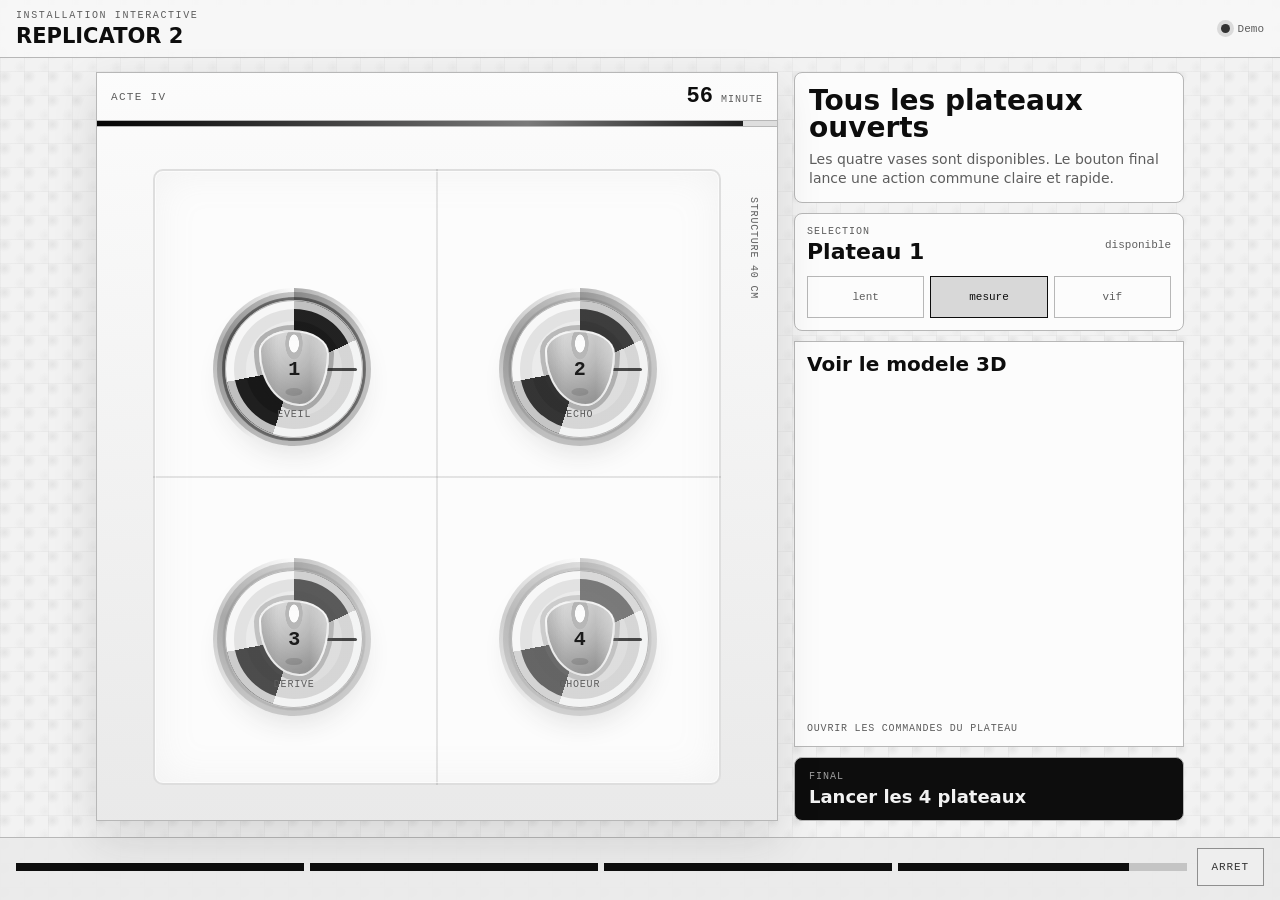
==== commit 4f0e5c2b: "feat: redesign PWA in black and white" ====
--- a/app/index.html
+++ b/app/index.html
@@ -3,27 +3,27 @@
 <head>
 <meta charset="UTF-8">
 <meta name="viewport" content="width=device-width, initial-scale=1.0, maximum-scale=1.0">
-<meta name="theme-color" content="#ede9df">
+<meta name="theme-color" content="#f4f4f4">
 <meta name="apple-mobile-web-app-capable" content="yes">
 <meta name="apple-mobile-web-app-status-bar-style" content="default">
 <title>REPLICATOR 2</title>
 <link rel="manifest" href="manifest.json">
 <style>
   :root {
-    --paper: oklch(96% 0.008 250);
-    --paper-2: oklch(91% 0.011 250);
-    --ink: oklch(19% 0.018 254);
-    --muted: oklch(50% 0.025 254);
-    --line: oklch(80% 0.016 250);
-    --clay: oklch(59% 0.16 29);
-    --leaf: oklch(56% 0.12 155);
-    --blue: oklch(55% 0.13 246);
-    --violet: oklch(57% 0.14 305);
-    --danger: oklch(50% 0.16 31);
-    --surface: oklch(99% 0.004 250);
-    --surface-soft: oklch(94% 0.009 250);
-    --focus: oklch(59% 0.13 246);
-    --shadow: 0 18px 42px oklch(28% 0.025 254 / 0.13);
+    --paper: oklch(96% 0 0);
+    --paper-2: oklch(90% 0 0);
+    --ink: oklch(16% 0 0);
+    --muted: oklch(48% 0 0);
+    --line: oklch(78% 0 0);
+    --clay: oklch(22% 0 0);
+    --leaf: oklch(34% 0 0);
+    --blue: oklch(46% 0 0);
+    --violet: oklch(58% 0 0);
+    --danger: oklch(32% 0 0);
+    --surface: oklch(99% 0 0);
+    --surface-soft: oklch(93% 0 0);
+    --focus: oklch(16% 0 0);
+    --shadow: 0 18px 42px oklch(28% 0 0 / 0.13);
     --mono: ui-monospace, "SFMono-Regular", Consolas, "Liberation Mono", monospace;
     --sans: Inter, ui-sans-serif, system-ui, -apple-system, BlinkMacSystemFont, "Segoe UI", sans-serif;
   }
@@ -34,10 +34,10 @@
     min-height: 100%;
     margin: 0;
     background:
-      radial-gradient(circle at 18% 18%, oklch(86% 0.05 246 / 0.32), transparent 28%),
-      radial-gradient(circle at 88% 82%, oklch(86% 0.05 29 / 0.2), transparent 26%),
-      linear-gradient(90deg, oklch(35% 0.012 250 / 0.045) 1px, transparent 1px),
-      linear-gradient(0deg, oklch(35% 0.012 250 / 0.045) 1px, transparent 1px),
+      radial-gradient(circle at 18% 18%, oklch(82% 0 0 / 0.32), transparent 28%),
+      radial-gradient(circle at 88% 82%, oklch(86% 0 0 / 0.2), transparent 26%),
+      linear-gradient(90deg, oklch(35% 0 0 / 0.045) 1px, transparent 1px),
+      linear-gradient(0deg, oklch(35% 0 0 / 0.045) 1px, transparent 1px),
       var(--paper);
     background-size: 24px 24px;
     color: var(--ink);
@@ -63,7 +63,7 @@
     justify-content: space-between;
     gap: 14px;
     border-bottom: 1px solid var(--line);
-    background: oklch(98% 0.006 250 / 0.9);
+    background: oklch(98% 0 0 / 0.9);
     backdrop-filter: blur(10px);
   }
 
@@ -103,17 +103,17 @@
     height: 9px;
     border-radius: 50%;
     background: var(--line);
-    box-shadow: 0 0 0 4px oklch(73% 0.026 78 / 0.25);
+    box-shadow: 0 0 0 4px oklch(73% 0 0 / 0.25);
   }
 
   .dot.connected {
-    background: var(--leaf);
-    box-shadow: 0 0 0 4px oklch(47% 0.09 146 / 0.18);
+    background: oklch(24% 0 0);
+    box-shadow: 0 0 0 4px oklch(24% 0 0 / 0.14);
   }
 
   .dot.error {
     background: var(--danger);
-    box-shadow: 0 0 0 4px oklch(50% 0.16 31 / 0.16);
+    box-shadow: 0 0 0 4px oklch(32% 0 0 / 0.14);
   }
 
   .stage {
@@ -134,7 +134,7 @@
     position: relative;
     border: 1px solid var(--line);
     background:
-      linear-gradient(180deg, oklch(99% 0.005 250 / 0.95), oklch(93% 0.012 250 / 0.92)),
+      linear-gradient(180deg, oklch(99% 0 0 / 0.95), oklch(93% 0 0 / 0.92)),
       var(--surface);
     box-shadow: var(--shadow);
     overflow: hidden;
@@ -184,7 +184,7 @@
   .hour-fill {
     height: 100%;
     width: 0;
-    background: linear-gradient(90deg, var(--clay), var(--leaf), var(--blue), var(--violet));
+    background: linear-gradient(90deg, oklch(12% 0 0), oklch(36% 0 0), oklch(58% 0 0), oklch(24% 0 0));
     transition: width 600ms cubic-bezier(.22, 1, .36, 1);
   }
 
@@ -198,13 +198,13 @@
   .structure {
     position: absolute;
     inset: 42px 56px 34px;
-    border: 2px solid oklch(55% 0.03 254 / 0.22);
+    border: 2px solid oklch(55% 0 0 / 0.22);
     border-radius: 10px;
     background:
-      linear-gradient(90deg, transparent calc(50% - 1px), oklch(55% 0.03 254 / 0.18) calc(50% - 1px), oklch(55% 0.03 254 / 0.18) calc(50% + 1px), transparent calc(50% + 1px)),
-      linear-gradient(0deg, transparent calc(50% - 1px), oklch(55% 0.03 254 / 0.18) calc(50% - 1px), oklch(55% 0.03 254 / 0.18) calc(50% + 1px), transparent calc(50% + 1px)),
+      linear-gradient(90deg, transparent calc(50% - 1px), oklch(55% 0 0 / 0.18) calc(50% - 1px), oklch(55% 0 0 / 0.18) calc(50% + 1px), transparent calc(50% + 1px)),
+      linear-gradient(0deg, transparent calc(50% - 1px), oklch(55% 0 0 / 0.18) calc(50% - 1px), oklch(55% 0 0 / 0.18) calc(50% + 1px), transparent calc(50% + 1px)),
       var(--surface);
-    box-shadow: inset 0 0 0 1px oklch(100% 0 0 / 0.6), inset 0 0 42px oklch(75% 0.035 246 / 0.12);
+    box-shadow: inset 0 0 0 1px oklch(100% 0 0 / 0.6), inset 0 0 42px oklch(75% 0 0 / 0.12);
   }
 
   .height-note {
@@ -244,12 +244,12 @@
     border: 1px solid var(--line);
     background:
       radial-gradient(circle at 50% 50%, var(--surface) 0 20%, transparent 21%),
-      conic-gradient(from var(--rot), var(--color) 0 18%, oklch(90% 0.012 250) 18% 55%, color-mix(in oklch, var(--color), var(--ink) 18%) 55% 72%, oklch(94% 0.008 250) 72% 100%);
+      conic-gradient(from var(--rot), var(--color) 0 18%, oklch(90% 0 0) 18% 55%, color-mix(in oklch, var(--color), var(--ink) 18%) 55% 72%, oklch(94% 0 0) 72% 100%);
     box-shadow:
       inset 0 0 0 8px oklch(100% 0 0 / 0.72),
-      inset 0 0 0 20px oklch(55% 0.02 250 / 0.08),
+      inset 0 0 0 20px oklch(55% 0 0 / 0.08),
       0 0 0 8px color-mix(in oklch, var(--color), transparent 76%),
-      0 14px 28px oklch(30% 0.025 254 / 0.13);
+      0 14px 28px oklch(30% 0 0 / 0.13);
     transition: transform 900ms cubic-bezier(.16, 1, .3, 1), filter 240ms ease;
     transform: rotate(var(--rot));
   }
@@ -311,11 +311,11 @@
     inset: 30px 34px 32px;
     border-radius: 48% 52% 42% 58% / 28% 31% 69% 72%;
     background:
-      radial-gradient(ellipse at 50% 16%, oklch(99% 0.006 250) 0 10%, oklch(78% 0.018 250) 11% 18%, transparent 19%),
-      linear-gradient(90deg, oklch(40% 0.025 254 / 0.16), transparent 26% 74%, oklch(100% 0 0 / 0.55)),
-      linear-gradient(145deg, oklch(92% 0.012 250), oklch(69% 0.018 250));
+      radial-gradient(ellipse at 50% 16%, oklch(99% 0 0) 0 10%, oklch(78% 0 0) 11% 18%, transparent 19%),
+      linear-gradient(90deg, oklch(40% 0 0 / 0.16), transparent 26% 74%, oklch(100% 0 0 / 0.55)),
+      linear-gradient(145deg, oklch(92% 0 0), oklch(69% 0 0));
     border: 2px solid oklch(100% 0 0 / 0.72);
-    box-shadow: inset 0 -16px 24px oklch(35% 0.025 254 / 0.16), 0 0 0 5px color-mix(in oklch, var(--color), transparent 72%);
+    box-shadow: inset 0 -16px 24px oklch(35% 0 0 / 0.16), 0 0 0 5px color-mix(in oklch, var(--color), transparent 72%);
     transform: rotate(0deg);
     z-index: 1;
   }
@@ -329,7 +329,7 @@
     height: 11%;
     border-radius: 50%;
     transform: translateX(-50%);
-    background: oklch(34% 0.025 254 / 0.18);
+    background: oklch(34% 0 0 / 0.18);
   }
 
   .plateau strong {
@@ -340,7 +340,7 @@
     transform: translate(-50%, -50%);
     font-family: var(--mono);
     font-size: 20px;
-    color: oklch(22% 0.022 254);
+    color: oklch(22% 0 0);
   }
 
   .plateau small {
@@ -362,9 +362,9 @@
 
   .plateau.revealed .vase {
     background:
-      radial-gradient(ellipse at 50% 16%, oklch(97% 0.013 83) 0 10%, oklch(74% 0.025 82) 11% 18%, transparent 19%),
-      linear-gradient(90deg, oklch(27% 0.02 78 / 0.3), transparent 18% 82%, oklch(96% 0.012 82 / 0.42)),
-      linear-gradient(145deg, color-mix(in oklch, var(--color), oklch(88% 0.021 82) 58%), oklch(48% 0.04 78));
+      radial-gradient(ellipse at 50% 16%, oklch(97% 0 0) 0 10%, oklch(74% 0 0) 11% 18%, transparent 19%),
+      linear-gradient(90deg, oklch(27% 0 0 / 0.3), transparent 18% 82%, oklch(96% 0 0 / 0.42)),
+      linear-gradient(145deg, color-mix(in oklch, var(--color), oklch(88% 0 0) 58%), oklch(48% 0 0));
   }
 
   .plateau.revealed small {
@@ -443,7 +443,7 @@
     margin-top: 12px;
   }
 
-  .speed button, .move-grid button, .final-btn, .stop-btn {
+  .speed button, .move-grid button, .viewer-actions button, .final-btn, .stop-btn {
     border: 1px solid var(--line);
     background: var(--surface);
     color: var(--ink);
@@ -466,12 +466,12 @@
 
   .move-grid {
     display: grid;
-    grid-template-columns: repeat(2, minmax(0, 1fr));
+    grid-template-columns: 1fr;
     gap: 8px;
   }
 
   .move-grid button {
-    min-height: 76px;
+    min-height: 58px;
     display: flex;
     flex-direction: column;
     align-items: flex-start;
@@ -486,7 +486,7 @@
   }
 
   .move-grid strong {
-    font-size: 25px;
+    font-size: 20px;
     line-height: 1;
   }
 
@@ -507,13 +507,44 @@
     border-radius: 8px;
   }
 
+  .viewer-actions {
+    display: grid;
+    grid-template-columns: repeat(4, minmax(0, 1fr));
+    gap: 8px;
+    padding: 12px 14px;
+    border-top: 1px solid oklch(95% 0 0 / 0.22);
+  }
+
+  .viewer-actions button {
+    min-height: 54px;
+    background: oklch(96% 0 0);
+    color: oklch(12% 0 0);
+    border-color: oklch(75% 0 0);
+  }
+
+  .viewer-actions strong {
+    display: block;
+    font-size: 18px;
+    line-height: 1;
+  }
+
+  .viewer-actions span {
+    display: block;
+    margin-top: 5px;
+    font-family: var(--mono);
+    font-size: 9px;
+    letter-spacing: 0.08em;
+    text-transform: uppercase;
+    color: oklch(38% 0 0);
+  }
+
   .final-btn span {
     display: block;
     font-family: var(--mono);
     font-size: 10px;
     letter-spacing: 0.1em;
     text-transform: uppercase;
-    color: oklch(88% 0.018 82 / 0.72);
+    color: oklch(88% 0 0 / 0.72);
     margin-bottom: 4px;
   }
 
@@ -528,7 +559,7 @@
     gap: 10px;
     align-items: center;
     border-top: 1px solid var(--line);
-    background: oklch(94% 0.014 82 / 0.92);
+    background: oklch(94% 0 0 / 0.92);
   }
 
   .timeline {
@@ -539,7 +570,7 @@
 
   .act {
     height: 8px;
-    background: oklch(82% 0.018 82);
+    background: oklch(82% 0 0);
     overflow: hidden;
   }
 
@@ -564,9 +595,9 @@
   }
 
   .stop-btn {
-    border-color: oklch(65% 0.08 31);
+    border-color: oklch(65% 0 0);
     color: var(--danger);
-    background: oklch(95% 0.022 42);
+    background: oklch(95% 0 0);
   }
 
   .toast {
@@ -603,9 +634,9 @@
     place-items: center;
     padding: 22px;
     background:
-      radial-gradient(circle at 50% 42%, oklch(85% 0.05 246 / 0.24) 0 20%, transparent 21%),
-      linear-gradient(90deg, oklch(35% 0.012 250 / 0.05) 1px, transparent 1px),
-      linear-gradient(0deg, oklch(35% 0.012 250 / 0.05) 1px, transparent 1px),
+      radial-gradient(circle at 50% 42%, oklch(85% 0 0 / 0.24) 0 20%, transparent 21%),
+      linear-gradient(90deg, oklch(35% 0 0 / 0.05) 1px, transparent 1px),
+      linear-gradient(0deg, oklch(35% 0 0 / 0.05) 1px, transparent 1px),
       var(--paper);
     background-size: auto, 22px 22px, 22px 22px, auto;
   }
@@ -650,10 +681,10 @@
     width: 32%;
     aspect-ratio: 1;
     border-radius: 48% 52% 42% 58% / 28% 31% 69% 72%;
-    border: 1px solid oklch(52% 0.024 78 / 0.42);
+    border: 1px solid oklch(52% 0 0 / 0.42);
     background:
-      radial-gradient(ellipse at 50% 16%, oklch(99% 0.006 250) 0 12%, transparent 13%),
-      linear-gradient(145deg, oklch(91% 0.012 250), oklch(68% 0.018 250));
+      radial-gradient(ellipse at 50% 16%, oklch(99% 0 0) 0 12%, transparent 13%),
+      linear-gradient(145deg, oklch(91% 0 0), oklch(68% 0 0));
     transition: transform 800ms cubic-bezier(.16, 1, .3, 1), background 220ms ease;
   }
 
@@ -662,10 +693,10 @@
   .phone-vases span:nth-child(3) { left: 17%; bottom: 15%; }
   .phone-vases span:nth-child(4) { right: 17%; bottom: 15%; }
 
-  .phone-app.revealed .phone-vases span:nth-child(1) { transform: rotate(180deg) scale(1.04); background-color: oklch(74% 0.08 41); }
-  .phone-app.revealed .phone-vases span:nth-child(2) { transform: rotate(-180deg) scale(1.04); background-color: oklch(72% 0.07 146); }
-  .phone-app.revealed .phone-vases span:nth-child(3) { transform: rotate(180deg) scale(1.04); background-color: oklch(70% 0.06 230); }
-  .phone-app.revealed .phone-vases span:nth-child(4) { transform: rotate(-180deg) scale(1.04); background-color: oklch(71% 0.07 304); }
+  .phone-app.revealed .phone-vases span:nth-child(1) { transform: rotate(180deg) scale(1.04); background-color: oklch(72% 0 0); }
+  .phone-app.revealed .phone-vases span:nth-child(2) { transform: rotate(-180deg) scale(1.04); background-color: oklch(64% 0 0); }
+  .phone-app.revealed .phone-vases span:nth-child(3) { transform: rotate(180deg) scale(1.04); background-color: oklch(56% 0 0); }
+  .phone-app.revealed .phone-vases span:nth-child(4) { transform: rotate(-180deg) scale(1.04); background-color: oklch(48% 0 0); }
 
   .secret-button {
     width: 100%;
@@ -677,7 +708,7 @@
     font-weight: 800;
     letter-spacing: 0;
     cursor: pointer;
-    box-shadow: 0 16px 36px oklch(28% 0.025 80 / 0.2);
+    box-shadow: 0 16px 36px oklch(28% 0 0 / 0.2);
     border-radius: 10px;
   }
 
@@ -696,9 +727,9 @@
     z-index: 9;
     width: min(360px, calc(100vw - 24px));
     padding: 10px;
-    border: 1px solid oklch(52% 0.024 78 / 0.55);
-    background: oklch(94% 0.014 82 / 0.94);
-    box-shadow: 0 14px 34px oklch(28% 0.025 80 / 0.18);
+    border: 1px solid oklch(52% 0 0 / 0.55);
+    background: oklch(94% 0 0 / 0.94);
+    box-shadow: 0 14px 34px oklch(28% 0 0 / 0.18);
   }
 
   .dev-panel[hidden] {
@@ -735,7 +766,7 @@
   .dev-reset {
     min-height: 34px;
     border: 1px solid var(--line);
-    background: oklch(96% 0.011 82);
+    background: oklch(96% 0 0);
     color: var(--ink);
     cursor: pointer;
     font-family: var(--mono);
@@ -766,8 +797,8 @@
     place-items: center;
     padding: 18px;
     background:
-      radial-gradient(circle at 50% 18%, oklch(78% 0.07 246 / 0.22), transparent 30%),
-      oklch(12% 0.018 254 / 0.7);
+      radial-gradient(circle at 50% 18%, oklch(78% 0 0 / 0.22), transparent 30%),
+      oklch(12% 0 0 / 0.7);
     backdrop-filter: blur(10px);
   }
 
@@ -778,14 +809,14 @@
   .viewer-shell {
     width: min(92vw, 620px);
     height: min(86vh, 560px);
-    border: 1px solid oklch(95% 0.028 225 / 0.42);
+    border: 1px solid oklch(95% 0 0 / 0.42);
     background:
-      linear-gradient(180deg, oklch(99% 0.008 250 / 0.12), transparent 38%),
-      oklch(18% 0.022 254 / 0.94);
+      linear-gradient(180deg, oklch(99% 0 0 / 0.12), transparent 38%),
+      oklch(18% 0 0 / 0.94);
     color: var(--paper);
     display: grid;
-    grid-template-rows: auto 1fr auto;
-    box-shadow: 0 24px 68px oklch(6% 0.012 245 / 0.45);
+    grid-template-rows: auto 1fr auto auto;
+    box-shadow: 0 24px 68px oklch(6% 0 0 / 0.45);
     border-radius: 10px;
   }
 
@@ -800,7 +831,7 @@
     font-size: 11px;
     letter-spacing: 0.1em;
     text-transform: uppercase;
-    color: oklch(88% 0.028 225 / 0.72);
+    color: oklch(88% 0 0 / 0.72);
   }
 
   .viewer-head strong {
@@ -811,7 +842,7 @@
   .viewer-close {
     width: 38px;
     height: 34px;
-    border: 1px solid oklch(95% 0.028 225 / 0.34);
+    border: 1px solid oklch(95% 0 0 / 0.34);
     background: transparent;
     color: var(--paper);
     cursor: pointer;
@@ -822,7 +853,7 @@
   .viewer-canvas-wrap {
     position: relative;
     min-height: 0;
-    border-block: 1px solid oklch(95% 0.028 225 / 0.22);
+    border-block: 1px solid oklch(95% 0 0 / 0.22);
     overflow: hidden;
   }
 
@@ -830,17 +861,13 @@
     width: 100%;
     height: 100%;
     display: block;
-    cursor: grab;
-    touch-action: none;
+    cursor: default;
+    touch-action: auto;
     user-select: none;
   }
 
-  #vaseCanvas:active {
-    cursor: grabbing;
-  }
-
   .viewer-canvas-wrap {
-    touch-action: none;
+    touch-action: auto;
     user-select: none;
   }
 
@@ -848,7 +875,7 @@
     content: "";
     position: absolute;
     inset: 18px;
-    border: 1px solid oklch(95% 0.028 225 / 0.16);
+    border: 1px solid oklch(95% 0 0 / 0.16);
     pointer-events: none;
   }
 
@@ -858,7 +885,7 @@
     display: grid;
     place-items: center;
     padding: 24px;
-    color: oklch(88% 0.08 45);
+    color: oklch(88% 0 0);
     font-family: var(--mono);
     font-size: 12px;
     text-align: center;
@@ -1070,10 +1097,7 @@
       </section>
 
       <section class="move-grid" aria-label="Commandes plateau">
-        <button onclick="rotateSelected(-90)" id="backBtn"><strong>-90</strong><span>tour gauche</span></button>
-        <button onclick="rotateSelected(90)" id="forwardBtn"><strong>+90</strong><span>tour droite</span></button>
-        <button onclick="rotateSelected(180)" id="halfBtn"><strong>180</strong><span>retourner</span></button>
-        <button onclick="pulseSelected()" id="pulseBtn"><strong>on</strong><span>tester moteur</span></button>
+        <button onclick="openVaseViewer(state.selected)" id="viewModelBtn"><strong>Voir le modele 3D</strong><span>ouvrir les commandes du plateau</span></button>
       </section>
 
       <button class="final-btn" id="finalBtn" onclick="runFinale()" disabled>
@@ -1148,8 +1172,14 @@
       <div class="viewer-error" id="viewerError" hidden></div>
     </div>
     <div class="viewer-foot">
-      <span>glisser pour tourner</span>
-      <span>dos / profil / face</span>
+      <span>Les boutons font tourner le plateau</span>
+      <span>modele fixe</span>
+    </div>
+    <div class="viewer-actions" aria-label="Commandes plateau depuis la vue 3D">
+      <button onclick="rotateViewerPlateau(-90)"><strong>-90</strong><span>gauche</span></button>
+      <button onclick="rotateViewerPlateau(90)"><strong>+90</strong><span>droite</span></button>
+      <button onclick="rotateViewerPlateau(180)"><strong>180</strong><span>retourner</span></button>
+      <button onclick="pulseSelected()"><strong>on</strong><span>test</span></button>
     </div>
   </div>
 </section>
@@ -1325,11 +1355,6 @@
 }
 
 function handlePlateauClick(event, id) {
-  if (event.target.closest(".vase")) {
-    event.stopPropagation();
-    openVaseViewer(id);
-    return;
-  }
   selectPlateau(id);
 }
 
@@ -1346,12 +1371,12 @@
   document.getElementById("selectedName").textContent = CONFIG.PLATEAUS[selected].name;
   document.getElementById("selectedState").textContent = available ? "disponible" : "verrouille";
   document.getElementById("finalBtn").disabled = state.unlocked.length < 4;
-  ["backBtn", "forwardBtn", "halfBtn", "pulseBtn"].forEach(id => {
+  ["viewModelBtn"].forEach(id => {
     document.getElementById(id).disabled = !available;
   });
   [1, 2, 3, 4].forEach(id => {
     document.getElementById(`plateau-${id}`).style.outline =
-      id === selected ? "3px solid oklch(18% 0.018 80 / 0.42)" : "0";
+      id === selected ? "3px solid oklch(18% 0 0 / 0.42)" : "0";
   });
 }
 
@@ -1390,6 +1415,14 @@
   }
 }
 
+async function rotateViewerPlateau(angle) {
+  await rotateSelected(angle);
+  if (viewer?.vase) {
+    viewer.vase.rotation.y += THREE.MathUtils.degToRad(angle);
+    renderViewer();
+  }
+}
+
 async function revealVaseBacks() {
   document.getElementById("phoneApp").classList.add("revealed");
   toast("Action envoyee aux 4 vases");
@@ -1456,13 +1489,8 @@
 </script>
 <script>
 let THREE;
-let OrbitControls;
-const threeReady = Promise.all([
-  import("./vendor/three.module.min.js"),
-  import("./vendor/OrbitControls.js"),
-]).then(([threeModule, controlsModule]) => {
+const threeReady = import("./vendor/three.module.min.js").then((threeModule) => {
   THREE = threeModule;
-  OrbitControls = controlsModule.OrbitControls;
   return threeModule;
 }).catch((error) => {
   window.__threeError = error.message;
@@ -1471,13 +1499,12 @@
 
 let viewer;
 let viewerFrame = null;
-let manualDrag = { active: false, x: 0, y: 0 };
 
 const palettes = {
-  1: { body: 0xd9b28a, back: 0x9f4f31, glow: 0xf5d06f },
-  2: { body: 0xc9d7c4, back: 0x4f8b56, glow: 0xa7f0cf },
-  3: { body: 0xbfd7df, back: 0x4f8299, glow: 0xaee8ff },
-  4: { body: 0xd4c4dc, back: 0x7a5c99, glow: 0xe2c1ff },
+  1: { body: 0xd8d8d8, back: 0x202020, glow: 0xf2f2f2 },
+  2: { body: 0xc8c8c8, back: 0x303030, glow: 0xe2e2e2 },
+  3: { body: 0xb8b8b8, back: 0x404040, glow: 0xd2d2d2 },
+  4: { body: 0xa8a8a8, back: 0x505050, glow: 0xc2c2c2 },
 };
 
 async function ensureViewer() {
@@ -1494,48 +1521,15 @@
 
   const group = new THREE.Group();
   scene.add(group);
-  scene.add(new THREE.HemisphereLight(0xf7fbff, 0x483f33, 2.25));
-  const key = new THREE.DirectionalLight(0xffefc2, 2.1);
+  scene.add(new THREE.HemisphereLight(0xf7f7f7, 0x3d3d3d, 2.25));
+  const key = new THREE.DirectionalLight(0xffffff, 2.1);
   key.position.set(3, 4, 4);
   scene.add(key);
-  const ice = new THREE.DirectionalLight(0xaee8ff, 1.25);
+  const ice = new THREE.DirectionalLight(0xd8d8d8, 1.25);
   ice.position.set(-4, 1, 3);
   scene.add(ice);
 
-  const controls = new OrbitControls(camera, canvas);
-  controls.enableDamping = true;
-  controls.dampingFactor = 0.08;
-  controls.enablePan = false;
-  controls.minDistance = 4.2;
-  controls.maxDistance = 9;
-  controls.target.set(0, 0, 0);
-  controls.addEventListener("change", renderViewer);
-
-  viewer = { canvas, renderer, scene, camera, controls, group, vase: null, halo: null };
-  const dragSurface = canvas.parentElement;
-
-  dragSurface.addEventListener("pointerdown", (event) => {
-    manualDrag = { active: true, x: event.clientX, y: event.clientY };
-    dragSurface.setPointerCapture(event.pointerId);
-  });
-
-  dragSurface.addEventListener("pointermove", (event) => {
-    if (!manualDrag.active || !viewer?.vase) return;
-    const dx = event.clientX - manualDrag.x;
-    const dy = event.clientY - manualDrag.y;
-    manualDrag = { active: true, x: event.clientX, y: event.clientY };
-    viewer.vase.rotation.y += dx * 0.015;
-    viewer.vase.rotation.x = Math.max(-0.9, Math.min(0.9, viewer.vase.rotation.x + dy * 0.01));
-    renderViewer();
-  });
-
-  dragSurface.addEventListener("pointerup", () => {
-    manualDrag.active = false;
-  });
-
-  dragSurface.addEventListener("pointercancel", () => {
-    manualDrag.active = false;
-  });
+  viewer = { canvas, renderer, scene, camera, group, vase: null, halo: null };
 
   window.addEventListener("resize", resizeViewer);
   return viewer;
@@ -1576,7 +1570,7 @@
 
   const mouth = new THREE.Mesh(
     new THREE.TorusGeometry(0.35, 0.055, 18, 64),
-    new THREE.MeshStandardMaterial({ color: 0xf4f0df, roughness: 0.35 })
+    new THREE.MeshStandardMaterial({ color: 0xf2f2f2, roughness: 0.35 })
   );
   mouth.position.y = 1.56;
   mouth.rotation.x = Math.PI / 2;
@@ -1591,7 +1585,7 @@
   group.add(halo);
 
   const fur = new THREE.Group();
-  const furMaterial = new THREE.MeshStandardMaterial({ color: 0xf3f4ed, roughness: 0.92 });
+  const furMaterial = new THREE.MeshStandardMaterial({ color: 0xf2f2f2, roughness: 0.92 });
   for (let i = 0; i < 36; i += 1) {
     const strand = new THREE.Mesh(new THREE.ConeGeometry(0.025, 0.34, 5), furMaterial);
     const angle = (i / 36) * Math.PI * 2;
@@ -1622,19 +1616,10 @@
 }
 
 function startViewerLoop() {
-  if (viewerFrame) return;
-  const tick = () => {
-    viewerFrame = requestAnimationFrame(tick);
-    if (!viewer || document.getElementById("vaseViewer").hidden) return;
-    viewer.controls.update();
-    renderViewer();
-  };
-  tick();
+  renderViewer();
 }
 
 function stopViewerLoop() {
-  if (!viewerFrame) return;
-  cancelAnimationFrame(viewerFrame);
   viewerFrame = null;
 }
 
@@ -1648,8 +1633,6 @@
     v.vase = makeVase(id);
     v.group.add(v.vase);
     v.group.rotation.set(-0.08, Math.PI * 0.18, 0);
-    v.controls.reset();
-    v.controls.update();
     requestAnimationFrame(() => {
       resizeViewer();
       renderViewer();
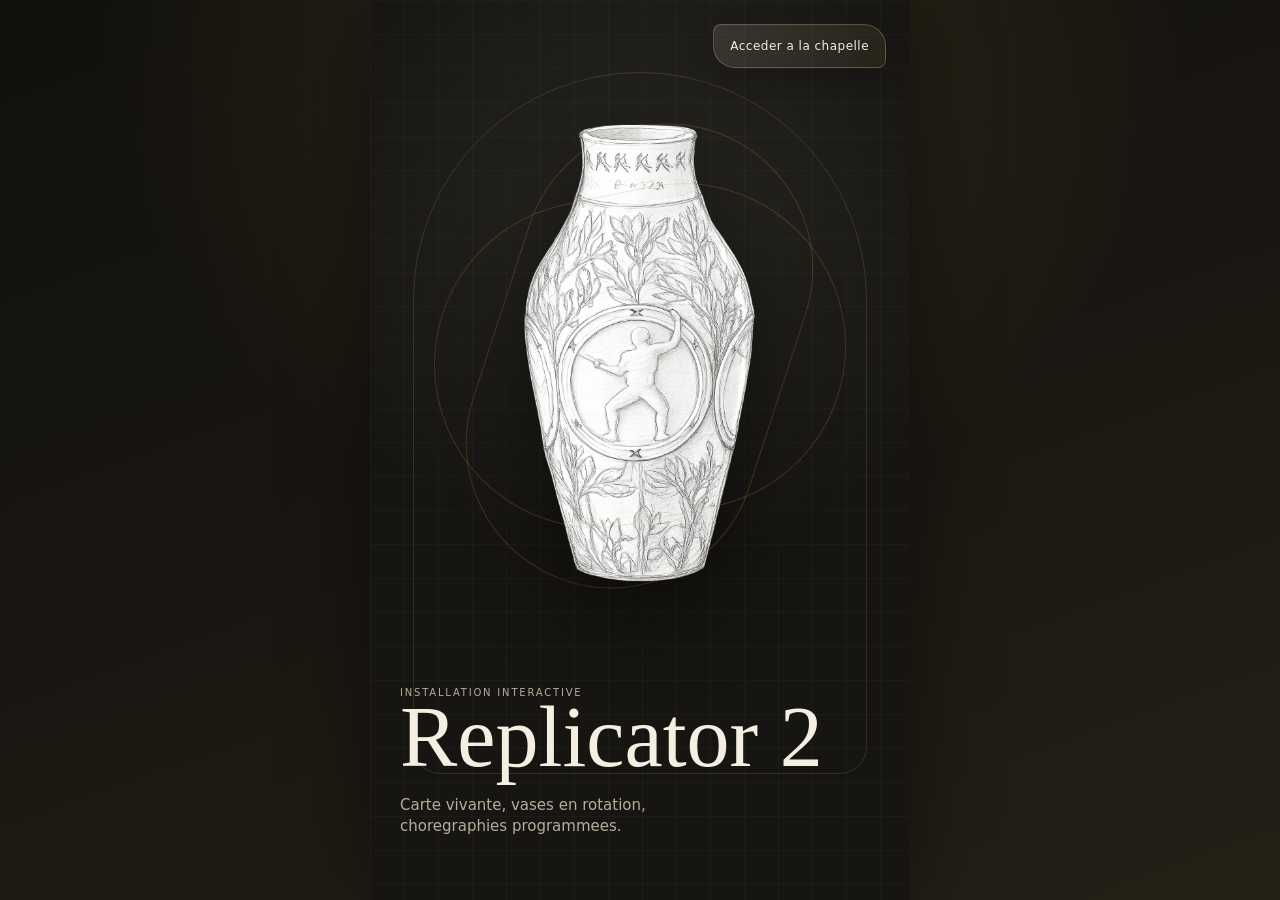
==== commit de96a76d: "Refondre la PWA museale" ====
--- a/app/index.html
+++ b/app/index.html
@@ -1,1659 +1,115 @@
 <!DOCTYPE html>
 <html lang="fr">
 <head>
-<meta charset="UTF-8">
-<meta name="viewport" content="width=device-width, initial-scale=1.0, maximum-scale=1.0">
-<meta name="theme-color" content="#f4f4f4">
-<meta name="apple-mobile-web-app-capable" content="yes">
-<meta name="apple-mobile-web-app-status-bar-style" content="default">
-<title>REPLICATOR 2</title>
-<link rel="manifest" href="manifest.json">
-<style>
-  :root {
-    --paper: oklch(96% 0 0);
-    --paper-2: oklch(90% 0 0);
-    --ink: oklch(16% 0 0);
-    --muted: oklch(48% 0 0);
-    --line: oklch(78% 0 0);
-    --clay: oklch(22% 0 0);
-    --leaf: oklch(34% 0 0);
-    --blue: oklch(46% 0 0);
-    --violet: oklch(58% 0 0);
-    --danger: oklch(32% 0 0);
-    --surface: oklch(99% 0 0);
-    --surface-soft: oklch(93% 0 0);
-    --focus: oklch(16% 0 0);
-    --shadow: 0 18px 42px oklch(28% 0 0 / 0.13);
-    --mono: ui-monospace, "SFMono-Regular", Consolas, "Liberation Mono", monospace;
-    --sans: Inter, ui-sans-serif, system-ui, -apple-system, BlinkMacSystemFont, "Segoe UI", sans-serif;
-  }
-
-  * { box-sizing: border-box; }
-
-  html, body {
-    min-height: 100%;
-    margin: 0;
-    background:
-      radial-gradient(circle at 18% 18%, oklch(82% 0 0 / 0.32), transparent 28%),
-      radial-gradient(circle at 88% 82%, oklch(86% 0 0 / 0.2), transparent 26%),
-      linear-gradient(90deg, oklch(35% 0 0 / 0.045) 1px, transparent 1px),
-      linear-gradient(0deg, oklch(35% 0 0 / 0.045) 1px, transparent 1px),
-      var(--paper);
-    background-size: 24px 24px;
-    color: var(--ink);
-    font-family: var(--sans);
-    -webkit-font-smoothing: antialiased;
-    overflow-x: hidden;
-  }
-
-  button, input { font: inherit; }
-  button { -webkit-tap-highlight-color: transparent; }
-
-  .app {
-    min-height: 100vh;
-    display: grid;
-    grid-template-rows: auto 1fr auto;
-  }
-
-  .topbar {
-    min-height: 58px;
-    padding: 10px 16px;
-    display: flex;
-    align-items: center;
-    justify-content: space-between;
-    gap: 14px;
-    border-bottom: 1px solid var(--line);
-    background: oklch(98% 0 0 / 0.9);
-    backdrop-filter: blur(10px);
-  }
-
-  .brand {
-    display: flex;
-    flex-direction: column;
-    line-height: 1;
-  }
-
-  .brand span {
-    font-family: var(--mono);
-    font-size: 10px;
-    letter-spacing: 0.16em;
-    color: var(--muted);
-    text-transform: uppercase;
-    margin-bottom: 5px;
-  }
-
-  .brand strong {
-    font-size: 21px;
-    letter-spacing: 0;
-    font-weight: 800;
-  }
-
-  .system {
-    display: flex;
-    align-items: center;
-    gap: 8px;
-    font-family: var(--mono);
-    font-size: 11px;
-    color: var(--muted);
-    white-space: nowrap;
-  }
-
-  .dot {
-    width: 9px;
-    height: 9px;
-    border-radius: 50%;
-    background: var(--line);
-    box-shadow: 0 0 0 4px oklch(73% 0 0 / 0.25);
-  }
-
-  .dot.connected {
-    background: oklch(24% 0 0);
-    box-shadow: 0 0 0 4px oklch(24% 0 0 / 0.14);
-  }
-
-  .dot.error {
-    background: var(--danger);
-    box-shadow: 0 0 0 4px oklch(32% 0 0 / 0.14);
-  }
-
-  .stage {
-    width: min(100%, 1120px);
-    margin: 0 auto;
-    padding: 14px 16px 16px;
-    display: grid;
-    grid-template-columns: minmax(330px, 1fr) minmax(300px, 390px);
-    gap: 16px;
-    align-items: stretch;
-  }
-
-  .map-panel, .control-panel {
-    min-height: 0;
-  }
-
-  .map-panel {
-    position: relative;
-    border: 1px solid var(--line);
-    background:
-      linear-gradient(180deg, oklch(99% 0 0 / 0.95), oklch(93% 0 0 / 0.92)),
-      var(--surface);
-    box-shadow: var(--shadow);
-    overflow: hidden;
-  }
-
-  .map-head {
-    height: 48px;
-    padding: 10px 14px;
-    display: flex;
-    align-items: center;
-    justify-content: space-between;
-    border-bottom: 1px solid var(--line);
-    font-family: var(--mono);
-  }
-
-  .act-label {
-    font-size: 11px;
-    letter-spacing: 0.12em;
-    color: var(--muted);
-    text-transform: uppercase;
-  }
-
-  .clock {
-    display: flex;
-    align-items: baseline;
-    gap: 8px;
-  }
-
-  .clock strong {
-    font-size: 22px;
-    color: var(--ink);
-  }
-
-  .clock span {
-    font-size: 10px;
-    color: var(--muted);
-    letter-spacing: 0.1em;
-    text-transform: uppercase;
-  }
-
-  .hour-line {
-    height: 6px;
-    background: var(--paper-2);
-    border-bottom: 1px solid var(--line);
-  }
-
-  .hour-fill {
-    height: 100%;
-    width: 0;
-    background: linear-gradient(90deg, oklch(12% 0 0), oklch(36% 0 0), oklch(58% 0 0), oklch(24% 0 0));
-    transition: width 600ms cubic-bezier(.22, 1, .36, 1);
-  }
-
-  .map {
-    position: relative;
-    height: calc(100% - 55px);
-    min-height: 350px;
-    padding: 16px;
-  }
-
-  .structure {
-    position: absolute;
-    inset: 42px 56px 34px;
-    border: 2px solid oklch(55% 0 0 / 0.22);
-    border-radius: 10px;
-    background:
-      linear-gradient(90deg, transparent calc(50% - 1px), oklch(55% 0 0 / 0.18) calc(50% - 1px), oklch(55% 0 0 / 0.18) calc(50% + 1px), transparent calc(50% + 1px)),
-      linear-gradient(0deg, transparent calc(50% - 1px), oklch(55% 0 0 / 0.18) calc(50% - 1px), oklch(55% 0 0 / 0.18) calc(50% + 1px), transparent calc(50% + 1px)),
-      var(--surface);
-    box-shadow: inset 0 0 0 1px oklch(100% 0 0 / 0.6), inset 0 0 42px oklch(75% 0 0 / 0.12);
-  }
-
-  .height-note {
-    position: absolute;
-    right: 18px;
-    top: 70px;
-    writing-mode: vertical-rl;
-    font-family: var(--mono);
-    font-size: 10px;
-    letter-spacing: 0.08em;
-    color: var(--muted);
-    text-transform: uppercase;
-  }
-
-  .plateau {
-    position: absolute;
-    width: 138px;
-    aspect-ratio: 1;
-    margin: -69px 0 0 -69px;
-    border: 0;
-    border-radius: 50%;
-    color: var(--ink);
-    background: transparent;
-    cursor: pointer;
-    isolation: isolate;
-  }
-
-  .plateau[disabled] {
-    cursor: default;
-    opacity: 0.42;
-  }
-
-  .plateau .ring {
-    position: absolute;
-    inset: 0;
-    border-radius: 50%;
-    border: 1px solid var(--line);
-    background:
-      radial-gradient(circle at 50% 50%, var(--surface) 0 20%, transparent 21%),
-      conic-gradient(from var(--rot), var(--color) 0 18%, oklch(90% 0 0) 18% 55%, color-mix(in oklch, var(--color), var(--ink) 18%) 55% 72%, oklch(94% 0 0) 72% 100%);
-    box-shadow:
-      inset 0 0 0 8px oklch(100% 0 0 / 0.72),
-      inset 0 0 0 20px oklch(55% 0 0 / 0.08),
-      0 0 0 8px color-mix(in oklch, var(--color), transparent 76%),
-      0 14px 28px oklch(30% 0 0 / 0.13);
-    transition: transform 900ms cubic-bezier(.16, 1, .3, 1), filter 240ms ease;
-    transform: rotate(var(--rot));
-  }
-
-  .plateau .ring::before,
-  .plateau .ring::after {
-    content: "";
-    position: absolute;
-    left: 50%;
-    top: 50%;
-    border-radius: 999px;
-    transform-origin: 0 0;
-    background: var(--ink);
-  }
-
-  .plateau::before {
-    content: "";
-    position: absolute;
-    inset: -12px;
-    border-radius: 50%;
-    background:
-      conic-gradient(from var(--rot), color-mix(in oklch, var(--color), transparent 28%), transparent 18% 58%, color-mix(in oklch, var(--color), transparent 35%) 80%, transparent);
-    opacity: 0.5;
-    z-index: -1;
-  }
-
-  .plateau::after {
-    content: "";
-    position: absolute;
-    inset: -22px;
-    border-radius: 50%;
-    background: color-mix(in oklch, var(--color), transparent 82%);
-    mask: radial-gradient(circle, transparent 0 44%, black 45% 55%, transparent 56%);
-    opacity: 0.8;
-    z-index: -2;
-  }
-
-  .plateau .ring::before {
-    width: 46%;
-    height: 3px;
-    transform: rotate(0deg) translateY(-1px);
-    opacity: 0.72;
-  }
-
-  .plateau .ring::after {
-    width: 17%;
-    height: 8px;
-    transform: rotate(180deg) translateY(-4px);
-    opacity: 0.28;
-  }
-
-  .plateau:not([disabled]):active .ring {
-    filter: brightness(0.96);
-    transform: rotate(var(--rot)) scale(0.98);
-  }
-
-  .plateau .vase {
-    position: absolute;
-    inset: 30px 34px 32px;
-    border-radius: 48% 52% 42% 58% / 28% 31% 69% 72%;
-    background:
-      radial-gradient(ellipse at 50% 16%, oklch(99% 0 0) 0 10%, oklch(78% 0 0) 11% 18%, transparent 19%),
-      linear-gradient(90deg, oklch(40% 0 0 / 0.16), transparent 26% 74%, oklch(100% 0 0 / 0.55)),
-      linear-gradient(145deg, oklch(92% 0 0), oklch(69% 0 0));
-    border: 2px solid oklch(100% 0 0 / 0.72);
-    box-shadow: inset 0 -16px 24px oklch(35% 0 0 / 0.16), 0 0 0 5px color-mix(in oklch, var(--color), transparent 72%);
-    transform: rotate(0deg);
-    z-index: 1;
-  }
-
-  .plateau .vase::after {
-    content: "";
-    position: absolute;
-    left: 50%;
-    bottom: 12%;
-    width: 26%;
-    height: 11%;
-    border-radius: 50%;
-    transform: translateX(-50%);
-    background: oklch(34% 0 0 / 0.18);
-  }
-
-  .plateau strong {
-    position: absolute;
-    z-index: 2;
-    left: 50%;
-    top: 50%;
-    transform: translate(-50%, -50%);
-    font-family: var(--mono);
-    font-size: 20px;
-    color: oklch(22% 0 0);
-  }
-
-  .plateau small {
-    position: absolute;
-    z-index: 2;
-    left: 50%;
-    bottom: 18px;
-    transform: translateX(-50%);
-    font-family: var(--mono);
-    font-size: 10px;
-    color: var(--muted);
-    letter-spacing: 0.08em;
-    text-transform: uppercase;
-  }
-
-  .plateau.revealed .ring {
-    filter: saturate(1.45) contrast(1.05);
-  }
-
-  .plateau.revealed .vase {
-    background:
-      radial-gradient(ellipse at 50% 16%, oklch(97% 0 0) 0 10%, oklch(74% 0 0) 11% 18%, transparent 19%),
-      linear-gradient(90deg, oklch(27% 0 0 / 0.3), transparent 18% 82%, oklch(96% 0 0 / 0.42)),
-      linear-gradient(145deg, color-mix(in oklch, var(--color), oklch(88% 0 0) 58%), oklch(48% 0 0));
-  }
-
-  .plateau.revealed small {
-    color: var(--ink);
-  }
-
-  .p1 { left: 29%; top: 35%; --color: var(--clay); --rot: 0deg; }
-  .p2 { left: 71%; top: 35%; --color: var(--leaf); --rot: 0deg; }
-  .p3 { left: 29%; top: 74%; --color: var(--blue); --rot: 0deg; }
-  .p4 { left: 71%; top: 74%; --color: var(--violet); --rot: 0deg; }
-
-  .control-panel {
-    display: grid;
-    grid-template-rows: auto auto 1fr auto;
-    gap: 10px;
-  }
-
-  .story {
-    border: 1px solid var(--line);
-    background: var(--surface);
-    padding: 14px;
-    border-radius: 8px;
-  }
-
-  .story h1 {
-    margin: 0 0 8px;
-    font-size: 28px;
-    line-height: 0.98;
-    letter-spacing: 0;
-  }
-
-  .story p {
-    margin: 0;
-    max-width: 52ch;
-    color: var(--muted);
-    font-size: 14px;
-    line-height: 1.35;
-  }
-
-  .selected {
-    border: 1px solid var(--line);
-    background: var(--surface);
-    padding: 12px;
-    border-radius: 8px;
-  }
-
-  .selected-row {
-    display: flex;
-    align-items: center;
-    justify-content: space-between;
-    gap: 10px;
-  }
-
-  .selected-title {
-    display: flex;
-    flex-direction: column;
-    gap: 2px;
-  }
-
-  .selected-title span {
-    font-family: var(--mono);
-    font-size: 10px;
-    letter-spacing: 0.1em;
-    text-transform: uppercase;
-    color: var(--muted);
-  }
-
-  .selected-title strong {
-    font-size: 22px;
-  }
-
-  .speed {
-    display: grid;
-    grid-template-columns: repeat(3, 1fr);
-    gap: 6px;
-    margin-top: 12px;
-  }
-
-  .speed button, .move-grid button, .viewer-actions button, .final-btn, .stop-btn {
-    border: 1px solid var(--line);
-    background: var(--surface);
-    color: var(--ink);
-    min-height: 42px;
-    cursor: pointer;
-    transition: transform 140ms ease, background 140ms ease, border-color 140ms ease, color 140ms ease;
-  }
-
-  .speed button {
-    font-family: var(--mono);
-    font-size: 11px;
-    color: var(--muted);
-  }
-
-  .speed button.active {
-    border-color: var(--focus);
-    color: var(--ink);
-    background: color-mix(in oklch, var(--focus), white 86%);
-  }
-
-  .move-grid {
-    display: grid;
-    grid-template-columns: 1fr;
-    gap: 8px;
-  }
-
-  .move-grid button {
-    min-height: 58px;
-    display: flex;
-    flex-direction: column;
-    align-items: flex-start;
-    justify-content: space-between;
-    padding: 12px;
-    text-align: left;
-  }
-
-  .move-grid button:disabled, .final-btn:disabled {
-    opacity: 0.42;
-    cursor: default;
-  }
-
-  .move-grid strong {
-    font-size: 20px;
-    line-height: 1;
-  }
-
-  .move-grid span {
-    font-family: var(--mono);
-    font-size: 10px;
-    color: var(--muted);
-    letter-spacing: 0.08em;
-    text-transform: uppercase;
-  }
-
-  .final-btn {
-    min-height: 64px;
-    padding: 12px 14px;
-    text-align: left;
-    background: var(--ink);
-    color: var(--paper);
-    border-radius: 8px;
-  }
-
-  .viewer-actions {
-    display: grid;
-    grid-template-columns: repeat(4, minmax(0, 1fr));
-    gap: 8px;
-    padding: 12px 14px;
-    border-top: 1px solid oklch(95% 0 0 / 0.22);
-  }
-
-  .viewer-actions button {
-    min-height: 54px;
-    background: oklch(96% 0 0);
-    color: oklch(12% 0 0);
-    border-color: oklch(75% 0 0);
-  }
-
-  .viewer-actions strong {
-    display: block;
-    font-size: 18px;
-    line-height: 1;
-  }
-
-  .viewer-actions span {
-    display: block;
-    margin-top: 5px;
-    font-family: var(--mono);
-    font-size: 9px;
-    letter-spacing: 0.08em;
-    text-transform: uppercase;
-    color: oklch(38% 0 0);
-  }
-
-  .final-btn span {
-    display: block;
-    font-family: var(--mono);
-    font-size: 10px;
-    letter-spacing: 0.1em;
-    text-transform: uppercase;
-    color: oklch(88% 0 0 / 0.72);
-    margin-bottom: 4px;
-  }
-
-  .final-btn strong {
-    font-size: 18px;
-  }
-
-  .footer {
-    padding: 10px 16px 14px;
-    display: grid;
-    grid-template-columns: 1fr auto;
-    gap: 10px;
-    align-items: center;
-    border-top: 1px solid var(--line);
-    background: oklch(94% 0 0 / 0.92);
-  }
-
-  .timeline {
-    display: grid;
-    grid-template-columns: repeat(4, 1fr);
-    gap: 6px;
-  }
-
-  .act {
-    height: 8px;
-    background: oklch(82% 0 0);
-    overflow: hidden;
-  }
-
-  .act span {
-    display: block;
-    height: 100%;
-    width: 0;
-    background: var(--ink);
-  }
-
-  .stop-btn {
-    min-height: 38px;
-    padding: 0 14px;
-    font-family: var(--mono);
-    font-size: 11px;
-    letter-spacing: 0.08em;
-    text-transform: uppercase;
-    text-decoration: none;
-    display: inline-flex;
-    align-items: center;
-    justify-content: center;
-  }
-
-  .stop-btn {
-    border-color: oklch(65% 0 0);
-    color: var(--danger);
-    background: oklch(95% 0 0);
-  }
-
-  .toast {
-    position: fixed;
-    left: 50%;
-    bottom: 64px;
-    transform: translate(-50%, 22px);
-    opacity: 0;
-    pointer-events: none;
-    padding: 10px 14px;
-    max-width: min(92vw, 420px);
-    background: var(--ink);
-    color: var(--paper);
-    font-family: var(--mono);
-    font-size: 12px;
-    text-align: center;
-    transition: opacity 220ms ease, transform 220ms ease;
-    z-index: 10;
-  }
-
-  .toast.show {
-    opacity: 1;
-    transform: translate(-50%, 0);
-  }
-
-  .phone-app {
-    display: none;
-  }
-
-  .phone-orbit {
-    position: fixed;
-    inset: 0;
-    display: grid;
-    place-items: center;
-    padding: 22px;
-    background:
-      radial-gradient(circle at 50% 42%, oklch(85% 0 0 / 0.24) 0 20%, transparent 21%),
-      linear-gradient(90deg, oklch(35% 0 0 / 0.05) 1px, transparent 1px),
-      linear-gradient(0deg, oklch(35% 0 0 / 0.05) 1px, transparent 1px),
-      var(--paper);
-    background-size: auto, 22px 22px, 22px 22px, auto;
-  }
-
-  .phone-shell {
-    width: min(100%, 360px);
-    min-height: 72vh;
-    display: grid;
-    grid-template-rows: auto 1fr auto;
-    gap: 18px;
-  }
-
-  .phone-kicker {
-    font-family: var(--mono);
-    font-size: 10px;
-    letter-spacing: 0.16em;
-    text-transform: uppercase;
-    color: var(--muted);
-  }
-
-  .phone-title {
-    margin: 0;
-    font-size: 34px;
-    line-height: 1;
-    letter-spacing: 0;
-  }
-
-  .phone-vases {
-    position: relative;
-    align-self: center;
-    aspect-ratio: 1;
-    width: min(78vw, 320px);
-    margin: 0 auto;
-    border: 1px solid var(--line);
-    border-radius: 12px;
-    background: var(--surface);
-    box-shadow: var(--shadow);
-  }
-
-  .phone-vases span {
-    position: absolute;
-    width: 32%;
-    aspect-ratio: 1;
-    border-radius: 48% 52% 42% 58% / 28% 31% 69% 72%;
-    border: 1px solid oklch(52% 0 0 / 0.42);
-    background:
-      radial-gradient(ellipse at 50% 16%, oklch(99% 0 0) 0 12%, transparent 13%),
-      linear-gradient(145deg, oklch(91% 0 0), oklch(68% 0 0));
-    transition: transform 800ms cubic-bezier(.16, 1, .3, 1), background 220ms ease;
-  }
-
-  .phone-vases span:nth-child(1) { left: 17%; top: 15%; }
-  .phone-vases span:nth-child(2) { right: 17%; top: 15%; }
-  .phone-vases span:nth-child(3) { left: 17%; bottom: 15%; }
-  .phone-vases span:nth-child(4) { right: 17%; bottom: 15%; }
-
-  .phone-app.revealed .phone-vases span:nth-child(1) { transform: rotate(180deg) scale(1.04); background-color: oklch(72% 0 0); }
-  .phone-app.revealed .phone-vases span:nth-child(2) { transform: rotate(-180deg) scale(1.04); background-color: oklch(64% 0 0); }
-  .phone-app.revealed .phone-vases span:nth-child(3) { transform: rotate(180deg) scale(1.04); background-color: oklch(56% 0 0); }
-  .phone-app.revealed .phone-vases span:nth-child(4) { transform: rotate(-180deg) scale(1.04); background-color: oklch(48% 0 0); }
-
-  .secret-button {
-    width: 100%;
-    min-height: 86px;
-    border: 1px solid var(--ink);
-    background: var(--ink);
-    color: var(--paper);
-    font-size: 18px;
-    font-weight: 800;
-    letter-spacing: 0;
-    cursor: pointer;
-    box-shadow: 0 16px 36px oklch(28% 0 0 / 0.2);
-    border-radius: 10px;
-  }
-
-  .phone-note {
-    margin: 12px 0 0;
-    font-family: var(--mono);
-    font-size: 11px;
-    line-height: 1.5;
-    color: var(--muted);
-  }
-
-  .dev-panel {
-    position: fixed;
-    left: 12px;
-    bottom: 60px;
-    z-index: 9;
-    width: min(360px, calc(100vw - 24px));
-    padding: 10px;
-    border: 1px solid oklch(52% 0 0 / 0.55);
-    background: oklch(94% 0 0 / 0.94);
-    box-shadow: 0 14px 34px oklch(28% 0 0 / 0.18);
-  }
-
-  .dev-panel[hidden] {
-    display: none;
-  }
-
-  .dev-head {
-    display: flex;
-    align-items: center;
-    justify-content: space-between;
-    gap: 10px;
-    margin-bottom: 8px;
-    font-family: var(--mono);
-    font-size: 10px;
-    letter-spacing: 0.1em;
-    color: var(--muted);
-    text-transform: uppercase;
-  }
-
-  .dev-minute {
-    color: var(--ink);
-    font-size: 13px;
-    letter-spacing: 0;
-  }
-
-  .dev-controls {
-    display: grid;
-    grid-template-columns: 42px 1fr 42px;
-    gap: 8px;
-    align-items: center;
-  }
-
-  .dev-controls button,
-  .dev-reset {
-    min-height: 34px;
-    border: 1px solid var(--line);
-    background: oklch(96% 0 0);
-    color: var(--ink);
-    cursor: pointer;
-    font-family: var(--mono);
-    font-size: 12px;
-  }
-
-  .dev-controls input[type=range] {
-    width: 100%;
-    accent-color: var(--ink);
-  }
-
-  .dev-actions {
-    display: grid;
-    grid-template-columns: repeat(4, 1fr);
-    gap: 6px;
-    margin-top: 8px;
-  }
-
-  .dev-reset {
-    grid-column: 1 / -1;
-  }
-
-  .vase-viewer {
-    position: fixed;
-    inset: 0;
-    z-index: 30;
-    display: grid;
-    place-items: center;
-    padding: 18px;
-    background:
-      radial-gradient(circle at 50% 18%, oklch(78% 0 0 / 0.22), transparent 30%),
-      oklch(12% 0 0 / 0.7);
-    backdrop-filter: blur(10px);
-  }
-
-  .vase-viewer[hidden] {
-    display: none;
-  }
-
-  .viewer-shell {
-    width: min(92vw, 620px);
-    height: min(86vh, 560px);
-    border: 1px solid oklch(95% 0 0 / 0.42);
-    background:
-      linear-gradient(180deg, oklch(99% 0 0 / 0.12), transparent 38%),
-      oklch(18% 0 0 / 0.94);
-    color: var(--paper);
-    display: grid;
-    grid-template-rows: auto 1fr auto auto;
-    box-shadow: 0 24px 68px oklch(6% 0 0 / 0.45);
-    border-radius: 10px;
-  }
-
-  .viewer-head,
-  .viewer-foot {
-    display: flex;
-    align-items: center;
-    justify-content: space-between;
-    gap: 12px;
-    padding: 12px 14px;
-    font-family: var(--mono);
-    font-size: 11px;
-    letter-spacing: 0.1em;
-    text-transform: uppercase;
-    color: oklch(88% 0 0 / 0.72);
-  }
-
-  .viewer-head strong {
-    color: var(--paper);
-    font-size: 13px;
-  }
-
-  .viewer-close {
-    width: 38px;
-    height: 34px;
-    border: 1px solid oklch(95% 0 0 / 0.34);
-    background: transparent;
-    color: var(--paper);
-    cursor: pointer;
-    font-family: var(--mono);
-    border-radius: 6px;
-  }
-
-  .viewer-canvas-wrap {
-    position: relative;
-    min-height: 0;
-    border-block: 1px solid oklch(95% 0 0 / 0.22);
-    overflow: hidden;
-  }
-
-  #vaseCanvas {
-    width: 100%;
-    height: 100%;
-    display: block;
-    cursor: default;
-    touch-action: auto;
-    user-select: none;
-  }
-
-  .viewer-canvas-wrap {
-    touch-action: auto;
-    user-select: none;
-  }
-
-  .viewer-canvas-wrap::before {
-    content: "";
-    position: absolute;
-    inset: 18px;
-    border: 1px solid oklch(95% 0 0 / 0.16);
-    pointer-events: none;
-  }
-
-  .viewer-error {
-    position: absolute;
-    inset: 0;
-    display: grid;
-    place-items: center;
-    padding: 24px;
-    color: oklch(88% 0 0);
-    font-family: var(--mono);
-    font-size: 12px;
-    text-align: center;
-  }
-
-  @media (max-width: 760px) {
-    .app {
-      display: none;
-    }
-
-    .phone-app {
-      display: block;
-      min-height: 100vh;
-    }
-
-    .dev-panel {
-      display: none;
-    }
-
-    .toast {
-      bottom: 18px;
-    }
-  }
-
-  @media (max-width: 480px) {
-    .topbar {
-      align-items: flex-start;
-    }
-
-    .brand strong {
-      font-size: 18px;
-    }
-
-    .system {
-      font-size: 10px;
-    }
-
-    .map {
-      min-height: 310px;
-      padding: 8px;
-    }
-
-    .structure {
-      inset: 34px 30px 28px;
-    }
-
-    .height-note {
-      display: none;
-    }
-
-    .plateau {
-      width: 118px;
-      margin: -59px 0 0 -59px;
-    }
-
-    .plateau .vase {
-      inset: 25px;
-    }
-
-    .plateau small {
-      bottom: 12px;
-    }
-
-    .story h1 {
-      font-size: 24px;
-    }
-
-    .move-grid button {
-      min-height: 68px;
-    }
-
-    .dev-panel {
-      bottom: 8px;
-    }
-  }
-
-  @media (min-width: 761px) and (max-height: 520px) {
-    .topbar {
-      min-height: 50px;
-      padding-block: 8px;
-    }
-
-    .stage {
-      height: calc(100vh - 103px);
-      padding: 10px 12px;
-      gap: 12px;
-    }
-
-    .map {
-      min-height: 0;
-      height: calc(100% - 55px);
-    }
-
-    .control-panel {
-      gap: 8px;
-    }
-
-    .story {
-      padding: 10px 12px;
-    }
-
-    .story h1 {
-      font-size: 21px;
-      margin-bottom: 6px;
-    }
-
-    .story p {
-      font-size: 12px;
-      line-height: 1.25;
-    }
-
-    .selected {
-      padding: 9px 10px;
-    }
-
-    .selected-title strong {
-      font-size: 20px;
-    }
-
-    .speed {
-      margin-top: 8px;
-    }
-
-    .speed button {
-      min-height: 32px;
-    }
-
-    .move-grid button {
-      min-height: 48px;
-      padding: 8px 10px;
-    }
-
-    .move-grid strong {
-      font-size: 22px;
-    }
-
-    .final-btn {
-      min-height: 46px;
-      padding: 8px 12px;
-    }
-
-    .final-btn strong {
-      font-size: 16px;
-    }
-  }
-</style>
+  <meta charset="UTF-8">
+  <meta name="viewport" content="width=device-width, initial-scale=1.0, maximum-scale=1.0">
+  <meta name="theme-color" content="#171511">
+  <meta name="apple-mobile-web-app-capable" content="yes">
+  <meta name="apple-mobile-web-app-status-bar-style" content="black-translucent">
+  <title>Replicator 2</title>
+  <link rel="manifest" href="manifest.json">
+  <link rel="stylesheet" href="styles.css">
 </head>
 <body>
-<div class="app">
-  <header class="topbar">
-    <div class="brand">
-      <span>Installation interactive</span>
-      <strong>REPLICATOR 2</strong>
-    </div>
-    <div class="system">
-      <i class="dot" id="statusDot"></i>
-      <span id="statusLabel">Connexion</span>
-    </div>
-  </header>
+  <main class="app-shell" id="app">
+    <div class="stage-transition" id="stageTransition" aria-hidden="true"></div>
 
-  <main class="stage">
-    <section class="map-panel" aria-label="Carte des plateaux">
-      <div class="map-head">
-        <div class="act-label" id="actLabel">Acte I</div>
-        <div class="clock">
-          <strong id="minuteNow">00</strong>
-          <span>minute</span>
+    <section class="screen screen-home is-active" id="homeScreen" aria-labelledby="homeTitle">
+      <button class="nav-action nav-action-home" id="enterChapelBtn" type="button">
+        Acceder a la chapelle
+      </button>
+
+      <div class="home-composition">
+        <div class="home-image-wrap" id="homeImageWrap"></div>
+        <div class="home-copy">
+          <p class="kicker">Installation interactive</p>
+          <h1 id="homeTitle">Replicator 2</h1>
+          <p class="home-subtitle">Carte vivante, vases en rotation, choregraphies programmees.</p>
         </div>
-      </div>
-      <div class="hour-line"><div class="hour-fill" id="hourFill"></div></div>
-      <div class="map">
-        <div class="structure"></div>
-        <div class="height-note">structure 40 cm</div>
-
-        <button class="plateau p1" id="plateau-1" data-id="1" onclick="handlePlateauClick(event, 1)">
-          <span class="ring"></span><span class="vase"></span><strong>1</strong><small>eveil</small>
-        </button>
-        <button class="plateau p2" id="plateau-2" data-id="2" onclick="handlePlateauClick(event, 2)">
-          <span class="ring"></span><span class="vase"></span><strong>2</strong><small>echo</small>
-        </button>
-        <button class="plateau p3" id="plateau-3" data-id="3" onclick="handlePlateauClick(event, 3)">
-          <span class="ring"></span><span class="vase"></span><strong>3</strong><small>derive</small>
-        </button>
-        <button class="plateau p4" id="plateau-4" data-id="4" onclick="handlePlateauClick(event, 4)">
-          <span class="ring"></span><span class="vase"></span><strong>4</strong><small>choeur</small>
-        </button>
       </div>
     </section>
 
-    <aside class="control-panel">
-      <section class="story">
-        <h1 id="storyTitle">Composer les rotations</h1>
-        <p id="storyText">Choisissez un vase sur la carte, ouvrez sa vue 3D si besoin, puis lancez des rotations simples et lisibles.</p>
-      </section>
+    <section class="screen screen-chapel" id="chapelScreen" aria-labelledby="chapelTitle">
+      <header class="topbar">
+        <div>
+          <p class="kicker">Plan de la chapelle</p>
+          <h2 id="chapelTitle">Replicator 2</h2>
+        </div>
+        <button class="nav-action" id="chapelHomeBtn" type="button">Chapelle</button>
+      </header>
 
-      <section class="selected">
-        <div class="selected-row">
-          <div class="selected-title">
-            <span>Selection</span>
-            <strong id="selectedName">Plateau 1</strong>
+      <div class="chapel-map" id="chapelMap" aria-label="Carte interactive des vases">
+        <div class="chapel-floor">
+          <div class="altar">
+            <span class="altar-table"></span>
+            <span class="altar-cross"></span>
+            <span class="altar-label">Autel</span>
           </div>
-          <div class="system"><span id="selectedState">disponible</span></div>
+          <div class="nave nave-main"></div>
+          <div class="nave nave-left"></div>
+          <div class="nave nave-right"></div>
+          <div class="raspberry-node" aria-label="Raspberry Pi central">
+            <span></span>
+            <strong>Pi</strong>
+          </div>
+          <div class="plateau-layer" id="plateauLayer"></div>
         </div>
-        <div class="speed" aria-label="Vitesse">
-          <button id="speed-slow" onclick="setSpeed('slow')">lent</button>
-          <button id="speed-medium" class="active" onclick="setSpeed('medium')">mesure</button>
-          <button id="speed-fast" onclick="setSpeed('fast')">vif</button>
+      </div>
+
+      <button class="console-fab" id="consoleBtn" type="button">Console</button>
+    </section>
+
+    <section class="screen screen-console" id="consoleScreen" aria-labelledby="consoleTitle">
+      <header class="topbar">
+        <div>
+          <p class="kicker">Tablette physique</p>
+          <h2 id="consoleTitle">Console</h2>
         </div>
-      </section>
+        <button class="nav-action" data-route="chapel" type="button">Chapelle</button>
+      </header>
 
-      <section class="move-grid" aria-label="Commandes plateau">
-        <button onclick="openVaseViewer(state.selected)" id="viewModelBtn"><strong>Voir le modele 3D</strong><span>ouvrir les commandes du plateau</span></button>
-      </section>
+      <div class="console-panel">
+        <div class="console-status" id="consoleStatus">Pret</div>
+        <div class="console-vase-grid" id="consoleVaseGrid"></div>
+      </div>
 
-      <button class="final-btn" id="finalBtn" onclick="runFinale()" disabled>
-        <span>Final</span>
-        <strong>Lancer les 4 plateaux</strong>
-      </button>
-    </aside>
+      <div class="choreo-panel" id="choreoPanel"></div>
+    </section>
+
+    <section class="screen screen-vase" id="vaseScreen" aria-labelledby="vaseTitle">
+      <header class="topbar">
+        <div>
+          <p class="kicker" id="vaseCount">Vase</p>
+          <h2 id="vaseTitle">Vase</h2>
+        </div>
+        <button class="nav-action" data-route="chapel" type="button">Chapelle</button>
+      </header>
+
+      <div class="vase-detail">
+        <div class="vase-media" id="vaseMedia"></div>
+        <article class="vase-copy">
+          <p class="slide-label" id="slideLabel">Face</p>
+          <p id="vaseDescription"></p>
+        </article>
+      </div>
+
+      <div class="slider-controls">
+        <button class="arrow-btn" id="prevSlideBtn" type="button" aria-label="Face precedente">
+          <svg viewBox="0 0 24 24" aria-hidden="true"><path d="M15 5 8 12l7 7"/></svg>
+        </button>
+        <div class="slide-dots" id="slideDots"></div>
+        <button class="arrow-btn" id="nextSlideBtn" type="button" aria-label="Face suivante">
+          <svg viewBox="0 0 24 24" aria-hidden="true"><path d="m9 5 7 7-7 7"/></svg>
+        </button>
+      </div>
+
+      <nav class="vase-nav" id="vaseNav" aria-label="Changer de vase"></nav>
+    </section>
+
+    <div class="toast" id="toast" role="status" aria-live="polite"></div>
   </main>
 
-  <footer class="footer">
-    <div class="timeline" aria-hidden="true">
-      <div class="act"><span id="actFill1"></span></div>
-      <div class="act"><span id="actFill2"></span></div>
-      <div class="act"><span id="actFill3"></span></div>
-      <div class="act"><span id="actFill4"></span></div>
-    </div>
-    <button class="stop-btn" onclick="stopAll()">Arret</button>
-  </footer>
-</div>
-
-<section class="dev-panel" id="devPanel" hidden aria-label="Controle developpement du scenario">
-  <div class="dev-head">
-    <span>Scenario dev</span>
-    <strong class="dev-minute" id="devMinuteLabel">horloge</strong>
-  </div>
-  <div class="dev-controls">
-    <button onclick="stepDevMinute(-1)" aria-label="Minute precedente">-</button>
-    <input id="devMinuteRange" type="range" min="0" max="59" value="0" oninput="setDevMinute(parseInt(this.value, 10))">
-    <button onclick="stepDevMinute(1)" aria-label="Minute suivante">+</button>
-  </div>
-  <div class="dev-actions">
-    <button onclick="setDevMinute(0)">I</button>
-    <button onclick="setDevMinute(15)">II</button>
-    <button onclick="setDevMinute(30)">III</button>
-    <button onclick="setDevMinute(45)">IV</button>
-    <button class="dev-reset" onclick="clearDevMinute()">Reprendre l'horloge</button>
-  </div>
-</section>
-
-<main class="phone-app" id="phoneApp" aria-label="Interface telephone">
-  <div class="phone-orbit">
-    <section class="phone-shell">
-      <div>
-        <div class="phone-kicker">REPLICATOR 2</div>
-        <h1 class="phone-title">Action visiteur</h1>
-      </div>
-
-      <div class="phone-vases" aria-hidden="true">
-        <span></span>
-        <span></span>
-        <span></span>
-        <span></span>
-      </div>
-
-      <div>
-        <button class="secret-button" onclick="revealVaseBacks()">Activer les 4 vases</button>
-        <p class="phone-note">Un geste simple pour participer depuis le telephone.</p>
-      </div>
-    </section>
-  </div>
-</main>
-
-<section class="vase-viewer" id="vaseViewer" hidden aria-label="Visualisation 3D du vase">
-  <div class="viewer-shell">
-    <div class="viewer-head">
-      <span>Vue 3D</span>
-      <strong id="viewerTitle">Vase 1</strong>
-      <button class="viewer-close" onclick="closeVaseViewer()" aria-label="Fermer">X</button>
-    </div>
-    <div class="viewer-canvas-wrap">
-      <canvas id="vaseCanvas"></canvas>
-      <div class="viewer-error" id="viewerError" hidden></div>
-    </div>
-    <div class="viewer-foot">
-      <span>Les boutons font tourner le plateau</span>
-      <span>modele fixe</span>
-    </div>
-    <div class="viewer-actions" aria-label="Commandes plateau depuis la vue 3D">
-      <button onclick="rotateViewerPlateau(-90)"><strong>-90</strong><span>gauche</span></button>
-      <button onclick="rotateViewerPlateau(90)"><strong>+90</strong><span>droite</span></button>
-      <button onclick="rotateViewerPlateau(180)"><strong>180</strong><span>retourner</span></button>
-      <button onclick="pulseSelected()"><strong>on</strong><span>test</span></button>
-    </div>
-  </div>
-</section>
-
-<div class="toast" id="toast"></div>
-
-<script>
-const CONFIG = {
-  API_URL: "",
-  STATUS_INTERVAL: 5000,
-  PULSE_MS: 900,
-  PLATEAUS: {
-    1: { name: "Plateau 1", color: "var(--clay)" },
-    2: { name: "Plateau 2", color: "var(--leaf)" },
-    3: { name: "Plateau 3", color: "var(--blue)" },
-    4: { name: "Plateau 4", color: "var(--violet)" },
-  },
-  ACTS: [
-    {
-      from: 0, to: 14, unlocked: [1],
-      label: "Acte I",
-      title: "Un vase disponible",
-      text: "Commencez avec un seul plateau. La rotation de 90 degres rend le mouvement facile a lire."
-    },
-    {
-      from: 15, to: 29, unlocked: [1, 2],
-      label: "Acte II",
-      title: "Deux vases a composer",
-      text: "Un second plateau rejoint la carte. Alternez vitesse lente et vitesse vive pour comparer les effets."
-    },
-    {
-      from: 30, to: 44, unlocked: [1, 2, 3],
-      label: "Acte III",
-      title: "Trois positions actives",
-      text: "La carte devient plus riche. Selectionnez un vase, inspectez-le en 3D, puis lancez une rotation."
-    },
-    {
-      from: 45, to: 59, unlocked: [1, 2, 3, 4],
-      label: "Acte IV",
-      title: "Tous les plateaux ouverts",
-      text: "Les quatre vases sont disponibles. Le bouton final lance une action commune claire et rapide."
-    }
-  ]
-};
-
-const state = {
-  selected: 1,
-  speed: "medium",
-  connected: false,
-  demo: false,
-  devMinute: null,
-  rotations: { 1: 0, 2: 0, 3: 0, 4: 0 },
-  unlocked: [1],
-};
-
-async function api(endpoint, method = "POST", body = null, silent = false) {
-  try {
-    const opts = { method, headers: { "Content-Type": "application/json" } };
-    if (body) opts.body = JSON.stringify(body);
-    const res = await fetch(CONFIG.API_URL + endpoint, opts);
-    const data = await res.json();
-    if (!res.ok || data.status === "error") throw new Error(data.message || "Erreur API");
-    state.demo = false;
-    return data;
-  } catch (err) {
-    state.demo = true;
-    if (!silent) toast("Mode demo local: " + err.message);
-    return null;
-  }
-}
-
-let toastTimer;
-function toast(message) {
-  const el = document.getElementById("toast");
-  el.textContent = message;
-  el.classList.add("show");
-  clearTimeout(toastTimer);
-  toastTimer = setTimeout(() => el.classList.remove("show"), 2200);
-}
-
-function currentMinute() {
-  if (state.devMinute !== null) return state.devMinute;
-  return new Date().getMinutes();
-}
-
-function currentAct(minute) {
-  return CONFIG.ACTS.find(act => minute >= act.from && minute <= act.to) || CONFIG.ACTS[0];
-}
-
-function updateScenario() {
-  const minute = currentMinute();
-  const act = currentAct(minute);
-  state.unlocked = act.unlocked.slice();
-
-  document.getElementById("minuteNow").textContent = String(minute).padStart(2, "0");
-  document.getElementById("actLabel").textContent = act.label;
-  document.getElementById("storyTitle").textContent = act.title;
-  document.getElementById("storyText").textContent = act.text;
-  document.getElementById("hourFill").style.width = ((minute + 1) / 60 * 100) + "%";
-
-  [1, 2, 3, 4].forEach(id => {
-    const el = document.getElementById(`plateau-${id}`);
-    el.disabled = !state.unlocked.includes(id);
-  });
-
-  if (!state.unlocked.includes(state.selected)) {
-    selectPlateau(state.unlocked[0]);
-  }
-
-  updateActBars(minute);
-  updateControls();
-  updateDevPanel();
-}
-
-function isDevMode() {
-  const params = new URLSearchParams(window.location.search);
-  return params.get("dev") === "1" || ["127.0.0.1", "localhost"].includes(window.location.hostname);
-}
-
-function isStaticDevServer() {
-  return ["127.0.0.1", "localhost"].includes(window.location.hostname)
-    && ["8000", "8001"].includes(window.location.port);
-}
-
-function initDevPanel() {
-  const panel = document.getElementById("devPanel");
-  if (!isDevMode()) return;
-  panel.hidden = false;
-  updateDevPanel();
-}
-
-function updateDevPanel() {
-  const panel = document.getElementById("devPanel");
-  if (panel.hidden) return;
-  const minute = currentMinute();
-  document.getElementById("devMinuteRange").value = minute;
-  document.getElementById("devMinuteLabel").textContent =
-    state.devMinute === null ? `horloge ${String(minute).padStart(2, "0")}` : `minute ${String(minute).padStart(2, "0")}`;
-}
-
-function setDevMinute(minute) {
-  state.devMinute = Math.max(0, Math.min(59, minute));
-  updateScenario();
-}
-
-function stepDevMinute(delta) {
-  const base = state.devMinute === null ? currentMinute() : state.devMinute;
-  setDevMinute((base + delta + 60) % 60);
-}
-
-function clearDevMinute() {
-  state.devMinute = null;
-  updateScenario();
-}
-
-function updateActBars(minute) {
-  CONFIG.ACTS.forEach((act, idx) => {
-    const el = document.getElementById(`actFill${idx + 1}`);
-    let pct = 0;
-    if (minute > act.to) pct = 100;
-    else if (minute >= act.from) pct = ((minute - act.from + 1) / (act.to - act.from + 1)) * 100;
-    el.style.width = pct + "%";
-  });
-}
-
-function selectPlateau(id) {
-  if (!state.unlocked.includes(id)) {
-    toast(`Plateau ${id} pas encore disponible`);
-    return;
-  }
-  state.selected = id;
-  updateControls();
-}
-
-function handlePlateauClick(event, id) {
-  selectPlateau(id);
-}
-
-function setSpeed(speed) {
-  state.speed = speed;
-  ["slow", "medium", "fast"].forEach(key => {
-    document.getElementById(`speed-${key}`).classList.toggle("active", key === speed);
-  });
-}
-
-function updateControls() {
-  const selected = state.selected;
-  const available = state.unlocked.includes(selected);
-  document.getElementById("selectedName").textContent = CONFIG.PLATEAUS[selected].name;
-  document.getElementById("selectedState").textContent = available ? "disponible" : "verrouille";
-  document.getElementById("finalBtn").disabled = state.unlocked.length < 4;
-  ["viewModelBtn"].forEach(id => {
-    document.getElementById(id).disabled = !available;
-  });
-  [1, 2, 3, 4].forEach(id => {
-    document.getElementById(`plateau-${id}`).style.outline =
-      id === selected ? "3px solid oklch(18% 0 0 / 0.42)" : "0";
-  });
-}
-
-async function rotateSelected(angle) {
-  const id = state.selected;
-  if (!state.unlocked.includes(id)) return;
-  state.rotations[id] += angle;
-  paintRotation(id);
-  const result = await api(`/api/plateau/${id}/rotate`, "POST", { angle, speed: state.speed });
-  if (result) toast(`${CONFIG.PLATEAUS[id].name}: ${angle} degres`);
-}
-
-async function pulseSelected() {
-  const id = state.selected;
-  if (!state.unlocked.includes(id)) return;
-  const ok = await api(`/api/motor/${id}/on`);
-  if (ok) toast(`${CONFIG.PLATEAUS[id].name}: maintien`);
-  setTimeout(() => api(`/api/motor/${id}/off`), CONFIG.PULSE_MS);
-}
-
-function paintRotation(id) {
-  document.getElementById(`plateau-${id}`).style.setProperty("--rot", `${state.rotations[id]}deg`);
-}
-
-async function runFinale() {
-  if (state.unlocked.length < 4) return;
-  toast("Final: mouvement commun");
-  for (const id of [1, 2, 3, 4]) {
-    state.rotations[id] += id % 2 === 0 ? -180 : 180;
-    paintRotation(id);
-    api(`/api/plateau/${id}/rotate`, "POST", {
-      angle: id % 2 === 0 ? -180 : 180,
-      speed: "fast"
-    });
-    await wait(160);
-  }
-}
-
-async function rotateViewerPlateau(angle) {
-  await rotateSelected(angle);
-  if (viewer?.vase) {
-    viewer.vase.rotation.y += THREE.MathUtils.degToRad(angle);
-    renderViewer();
-  }
-}
-
-async function revealVaseBacks() {
-  document.getElementById("phoneApp").classList.add("revealed");
-  toast("Action envoyee aux 4 vases");
-
-  for (const id of [1, 2, 3, 4]) {
-    state.rotations[id] += id % 2 === 0 ? -180 : 180;
-    const plateau = document.getElementById(`plateau-${id}`);
-    if (plateau) {
-      plateau.classList.add("revealed");
-      paintRotation(id);
-    }
-    api(`/api/plateau/${id}/rotate`, "POST", {
-      angle: id % 2 === 0 ? -180 : 180,
-      speed: "fast"
-    });
-    await wait(70);
-  }
-
-  setTimeout(() => {
-    document.getElementById("phoneApp").classList.remove("revealed");
-    [1, 2, 3, 4].forEach(id => {
-      const plateau = document.getElementById(`plateau-${id}`);
-      if (plateau) plateau.classList.remove("revealed");
-    });
-  }, 2600);
-}
-
-async function stopAll() {
-  await api("/api/choreo/stop");
-  toast("Arret envoye");
-}
-
-function wait(ms) {
-  return new Promise(resolve => setTimeout(resolve, ms));
-}
-
-async function pollStatus() {
-  if (isStaticDevServer()) {
-    const dot = document.getElementById("statusDot");
-    const label = document.getElementById("statusLabel");
-    dot.className = "dot error";
-    label.textContent = "Demo";
-    return;
-  }
-  const data = await api("/api/status", "GET", null, true);
-  const dot = document.getElementById("statusDot");
-  const label = document.getElementById("statusLabel");
-  if (!data) {
-    dot.className = "dot error";
-    label.textContent = "Demo";
-    return;
-  }
-  state.connected = !!data.octoprint?.connected;
-  dot.className = "dot " + (state.connected ? "connected" : "error");
-  label.textContent = state.connected ? "En ligne" : "OctoPrint";
-}
-
-updateScenario();
-initDevPanel();
-setSpeed(state.speed);
-pollStatus();
-setInterval(updateScenario, 15000);
-setInterval(pollStatus, CONFIG.STATUS_INTERVAL);
-</script>
-<script>
-let THREE;
-const threeReady = import("./vendor/three.module.min.js").then((threeModule) => {
-  THREE = threeModule;
-  return threeModule;
-}).catch((error) => {
-  window.__threeError = error.message;
-  throw error;
-});
-
-let viewer;
-let viewerFrame = null;
-
-const palettes = {
-  1: { body: 0xd8d8d8, back: 0x202020, glow: 0xf2f2f2 },
-  2: { body: 0xc8c8c8, back: 0x303030, glow: 0xe2e2e2 },
-  3: { body: 0xb8b8b8, back: 0x404040, glow: 0xd2d2d2 },
-  4: { body: 0xa8a8a8, back: 0x505050, glow: 0xc2c2c2 },
-};
-
-async function ensureViewer() {
-  if (viewer) return viewer;
-  await threeReady;
-
-  const canvas = document.getElementById("vaseCanvas");
-  const renderer = new THREE.WebGLRenderer({ canvas, alpha: true, antialias: true });
-  renderer.setPixelRatio(1);
-
-  const scene = new THREE.Scene();
-  const camera = new THREE.PerspectiveCamera(35, 1, 0.1, 100);
-  camera.position.set(0, 0.2, 6.8);
-
-  const group = new THREE.Group();
-  scene.add(group);
-  scene.add(new THREE.HemisphereLight(0xf7f7f7, 0x3d3d3d, 2.25));
-  const key = new THREE.DirectionalLight(0xffffff, 2.1);
-  key.position.set(3, 4, 4);
-  scene.add(key);
-  const ice = new THREE.DirectionalLight(0xd8d8d8, 1.25);
-  ice.position.set(-4, 1, 3);
-  scene.add(ice);
-
-  viewer = { canvas, renderer, scene, camera, group, vase: null, halo: null };
-
-  window.addEventListener("resize", resizeViewer);
-  return viewer;
-}
-
-function makeVase(id) {
-  const palette = palettes[id] || palettes[1];
-  const shape = [
-    [0.0, -1.7], [0.72, -1.58], [0.98, -0.92], [1.05, -0.22],
-    [0.87, 0.6], [0.48, 1.08], [0.34, 1.45], [0.18, 1.62], [0.0, 1.66],
-  ].map(([x, y]) => new THREE.Vector2(x, y));
-
-  const group = new THREE.Group();
-  const vase = new THREE.Mesh(
-    new THREE.LatheGeometry(shape, 96),
-    new THREE.MeshStandardMaterial({
-      color: palette.body,
-      roughness: 0.58,
-      metalness: 0.02,
-    })
-  );
-  group.add(vase);
-
-  const backMark = new THREE.Mesh(
-    new THREE.CylinderGeometry(0.18, 0.26, 1.42, 32),
-    new THREE.MeshStandardMaterial({
-      color: palette.back,
-      roughness: 0.44,
-      metalness: 0.04,
-      emissive: palette.back,
-      emissiveIntensity: 0.06,
-    })
-  );
-  backMark.position.set(0, -0.12, -1.02);
-  backMark.rotation.x = Math.PI / 2;
-  backMark.scale.x = 0.58;
-  group.add(backMark);
-
-  const mouth = new THREE.Mesh(
-    new THREE.TorusGeometry(0.35, 0.055, 18, 64),
-    new THREE.MeshStandardMaterial({ color: 0xf2f2f2, roughness: 0.35 })
-  );
-  mouth.position.y = 1.56;
-  mouth.rotation.x = Math.PI / 2;
-  group.add(mouth);
-
-  const halo = new THREE.Mesh(
-    new THREE.TorusGeometry(1.45, 0.018, 12, 128),
-    new THREE.MeshBasicMaterial({ color: palette.glow, transparent: true, opacity: 0.7 })
-  );
-  halo.position.y = 0.26;
-  halo.rotation.x = Math.PI / 2;
-  group.add(halo);
-
-  const fur = new THREE.Group();
-  const furMaterial = new THREE.MeshStandardMaterial({ color: 0xf2f2f2, roughness: 0.92 });
-  for (let i = 0; i < 36; i += 1) {
-    const strand = new THREE.Mesh(new THREE.ConeGeometry(0.025, 0.34, 5), furMaterial);
-    const angle = (i / 36) * Math.PI * 2;
-    strand.position.set(Math.cos(angle) * 1.34, -1.78, Math.sin(angle) * 1.34);
-    strand.rotation.z = Math.PI / 2;
-    strand.rotation.y = -angle;
-    fur.add(strand);
-  }
-  group.add(fur);
-
-  return group;
-}
-
-function resizeViewer() {
-  if (!viewer) return;
-  const rect = viewer.canvas.getBoundingClientRect();
-  const width = Math.max(1, Math.floor(rect.width));
-  const height = Math.max(1, Math.floor(rect.height));
-  viewer.renderer.setSize(width, height, false);
-  viewer.camera.aspect = width / height;
-  viewer.camera.updateProjectionMatrix();
-  renderViewer();
-}
-
-function renderViewer() {
-  if (!viewer) return;
-  viewer.renderer.render(viewer.scene, viewer.camera);
-}
-
-function startViewerLoop() {
-  renderViewer();
-}
-
-function stopViewerLoop() {
-  viewerFrame = null;
-}
-
-window.openVaseViewer = async function openVaseViewer(id) {
-  document.getElementById("vaseViewer").hidden = false;
-  document.getElementById("viewerTitle").textContent = `Vase ${id}`;
-  document.getElementById("viewerError").hidden = true;
-  try {
-    const v = await ensureViewer();
-    if (v.vase) v.group.remove(v.vase);
-    v.vase = makeVase(id);
-    v.group.add(v.vase);
-    v.group.rotation.set(-0.08, Math.PI * 0.18, 0);
-    requestAnimationFrame(() => {
-      resizeViewer();
-      renderViewer();
-      startViewerLoop();
-    });
-  } catch (error) {
-    const err = document.getElementById("viewerError");
-    err.hidden = false;
-    err.textContent = `Erreur 3D: ${error.message || window.__threeError || "inconnue"}`;
-  }
-};
-
-window.closeVaseViewer = function closeVaseViewer() {
-  document.getElementById("vaseViewer").hidden = true;
-  stopViewerLoop();
-};
-
-const directVase = Number(new URLSearchParams(window.location.search).get("vase"));
-if ([1, 2, 3, 4].includes(directVase)) {
-  requestAnimationFrame(() => window.openVaseViewer(directVase));
-}
-</script>
+  <script src="vases-data.js"></script>
+  <script src="app.js"></script>
 </body>
 </html>
--- a/app/styles.css
+++ b/app/styles.css
@@ -0,0 +1,949 @@
+:root {
+  color-scheme: dark;
+  --bg: #171511;
+  --bg-soft: #211f19;
+  --ink: #f5efe2;
+  --muted: #b7ad9b;
+  --faint: rgba(245, 239, 226, 0.13);
+  --line: rgba(245, 239, 226, 0.18);
+  --gold: #c99b45;
+  --shadow: rgba(0, 0, 0, 0.34);
+  --font-display: "Didot", "Bodoni 72", "Cormorant Garamond", Georgia, serif;
+  --font-ui: "Avenir Next", "Segoe UI", system-ui, sans-serif;
+}
+
+* {
+  box-sizing: border-box;
+  margin: 0;
+  padding: 0;
+  -webkit-tap-highlight-color: transparent;
+}
+
+html,
+body {
+  width: 100%;
+  height: 100%;
+  min-height: 100%;
+  background:
+    radial-gradient(circle at 50% 0%, rgba(201, 155, 69, 0.16), transparent 34rem),
+    linear-gradient(160deg, #11100d 0%, #1a1712 52%, #252016 100%);
+  color: var(--ink);
+  font-family: var(--font-ui);
+  overflow: hidden;
+}
+
+body {
+  display: grid;
+  place-items: center;
+  height: 100dvh;
+}
+
+button {
+  border: 0;
+  font: inherit;
+  color: inherit;
+  cursor: pointer;
+}
+
+.app-shell {
+  position: relative;
+  aspect-ratio: 3 / 5;
+  width: min(100vw, calc(100dvh * 0.6));
+  height: min(100dvh, calc(100vw * 1.6667));
+  min-width: 320px;
+  min-height: 533px;
+  margin: auto;
+  overflow: hidden;
+  background:
+    linear-gradient(rgba(255, 255, 255, 0.025) 1px, transparent 1px),
+    linear-gradient(90deg, rgba(255, 255, 255, 0.025) 1px, transparent 1px),
+    radial-gradient(circle at 50% 24%, rgba(245, 239, 226, 0.08), transparent 22rem),
+    #171511;
+  background-size: 34px 34px, 34px 34px, auto, auto;
+  box-shadow: 0 0 80px rgba(0, 0, 0, 0.42);
+}
+
+.screen {
+  position: absolute;
+  inset: 0;
+  display: none;
+  padding: 24px;
+  isolation: isolate;
+}
+
+.screen.is-active {
+  display: block;
+  animation: screenIn 520ms cubic-bezier(0.2, 0.8, 0.2, 1) both;
+}
+
+.stage-transition {
+  position: absolute;
+  inset: 0;
+  z-index: 30;
+  pointer-events: none;
+  background: radial-gradient(circle at 50% 52%, transparent 0%, rgba(23, 21, 17, 0.9) 70%);
+  opacity: 0;
+  transform: scale(1.12);
+}
+
+.stage-transition.is-running {
+  animation: aperture 680ms ease both;
+}
+
+.topbar {
+  position: relative;
+  z-index: 4;
+  display: flex;
+  align-items: flex-start;
+  justify-content: space-between;
+  gap: 18px;
+}
+
+.kicker {
+  color: var(--muted);
+  font-size: 10px;
+  letter-spacing: 0.18em;
+  line-height: 1.3;
+  text-transform: uppercase;
+}
+
+h1,
+h2 {
+  font-family: var(--font-display);
+  font-weight: 500;
+  letter-spacing: 0;
+}
+
+h1 {
+  font-size: clamp(56px, 15vw, 86px);
+  line-height: 0.9;
+}
+
+h2 {
+  margin-top: 4px;
+  font-size: 34px;
+  line-height: 1;
+}
+
+.nav-action {
+  min-height: 44px;
+  padding: 0 16px;
+  border: 1px solid rgba(245, 239, 226, 0.22);
+  border-radius: 8px 22px 8px 22px;
+  background:
+    linear-gradient(135deg, rgba(245, 239, 226, 0.12), rgba(201, 155, 69, 0.08));
+  color: var(--ink);
+  font-size: 12px;
+  letter-spacing: 0.04em;
+  box-shadow: 0 10px 26px rgba(0, 0, 0, 0.18);
+  transition: transform 180ms ease, border-color 180ms ease, background 180ms ease;
+}
+
+.nav-action:hover,
+.nav-action:focus-visible {
+  border-color: rgba(201, 155, 69, 0.64);
+  background: rgba(201, 155, 69, 0.16);
+  outline: none;
+}
+
+.nav-action:active {
+  transform: scale(0.96);
+}
+
+.screen-home {
+  display: none;
+  padding: 0;
+}
+
+.screen-home.is-active {
+  display: flex;
+  align-items: center;
+  justify-content: center;
+}
+
+.nav-action-home {
+  position: absolute;
+  top: 24px;
+  right: 24px;
+  z-index: 5;
+}
+
+.home-composition {
+  position: relative;
+  width: 100%;
+  height: 100%;
+  display: grid;
+  place-items: center;
+  padding: 42px 28px;
+}
+
+.home-composition::before {
+  content: "";
+  position: absolute;
+  inset: 8% 8% 14%;
+  border: 1px solid var(--line);
+  border-radius: 999px 999px 120px 120px;
+  opacity: 0.68;
+}
+
+.home-image-wrap {
+  position: absolute;
+  width: min(94%, 470px);
+  aspect-ratio: 1 / 1.2;
+  top: 74px;
+  display: grid;
+  place-items: center;
+}
+
+.home-image-wrap img {
+  width: min(85%, 390px);
+  max-height: 500px;
+  object-fit: contain;
+  filter: drop-shadow(0 28px 45px rgba(0, 0, 0, 0.48));
+  animation: floatVase 6s ease-in-out infinite;
+}
+
+.home-orbit {
+  position: absolute;
+  border: 1px solid rgba(201, 155, 69, 0.22);
+  border-radius: 999px;
+  transform: rotate(-12deg);
+}
+
+.orbit-one {
+  width: 88%;
+  height: 58%;
+}
+
+.orbit-two {
+  width: 62%;
+  height: 84%;
+  transform: rotate(18deg);
+}
+
+.home-copy {
+  position: absolute;
+  left: 30px;
+  right: 30px;
+  bottom: 62px;
+}
+
+.home-subtitle {
+  width: min(320px, 82%);
+  margin-top: 18px;
+  color: var(--muted);
+  font-size: 15px;
+  line-height: 1.45;
+}
+
+.chapel-map {
+  position: absolute;
+  left: 50%;
+  top: 52%;
+  width: min(94%, 800px);
+  height: min(82%, 1000px);
+  display: grid;
+  place-items: center;
+  transform: translate(-50%, -50%);
+}
+
+.chapel-floor {
+  position: relative;
+  aspect-ratio: 2 / 3;
+  width: auto;
+  max-width: 100%;
+  height: 100%;
+  border: 1px solid rgba(245, 239, 226, 0.2);
+  border-radius: 130px 130px 22px 22px;
+  background:
+    linear-gradient(90deg, rgba(245, 239, 226, 0.035) 1px, transparent 1px),
+    linear-gradient(rgba(245, 239, 226, 0.035) 1px, transparent 1px),
+    radial-gradient(ellipse at 50% 28%, rgba(245, 239, 226, 0.08), transparent 48%),
+    rgba(245, 239, 226, 0.035);
+  background-size: 28px 28px, 28px 28px, auto, auto;
+  box-shadow: inset 0 0 70px rgba(0, 0, 0, 0.34), 0 24px 60px var(--shadow);
+  overflow: hidden;
+}
+
+.chapel-floor::before,
+.chapel-floor::after,
+.nave {
+  content: "";
+  position: absolute;
+  border: 1px solid rgba(245, 239, 226, 0.14);
+  pointer-events: none;
+}
+
+.chapel-floor::before {
+  inset: 14px 16px 18px;
+  border-radius: 112px 112px 18px 18px;
+}
+
+.chapel-floor::after {
+  left: 50%;
+  top: 10%;
+  bottom: 8%;
+  width: 1px;
+  border: 0;
+  background: linear-gradient(transparent, rgba(245, 239, 226, 0.16), transparent);
+}
+
+.nave-main {
+  left: 24%;
+  right: 24%;
+  top: 22%;
+  bottom: 10%;
+  border-radius: 84px 84px 16px 16px;
+}
+
+.nave-left,
+.nave-right {
+  top: 36%;
+  bottom: 24%;
+  width: 20%;
+  border-radius: 58px 58px 14px 14px;
+}
+
+.nave-left {
+  left: 6%;
+}
+
+.nave-right {
+  right: 6%;
+}
+
+.altar {
+  position: absolute;
+  left: 50%;
+  top: 7%;
+  width: 54%;
+  height: 76px;
+  transform: translateX(-50%);
+  display: grid;
+  place-items: center;
+  pointer-events: none;
+}
+
+.altar::before {
+  content: "";
+  position: absolute;
+  left: 0;
+  right: 0;
+  bottom: 9px;
+  height: 1px;
+  background: linear-gradient(90deg, transparent, rgba(201, 155, 69, 0.56), transparent);
+  box-shadow: 0 0 20px rgba(201, 155, 69, 0.22);
+}
+
+.altar-table {
+  width: 128px;
+  height: 28px;
+  border: 1px solid rgba(201, 155, 69, 0.48);
+  border-radius: 3px;
+  background:
+    linear-gradient(90deg, transparent 0 10%, rgba(245,239,226,0.09) 10% 14%, transparent 14% 86%, rgba(245,239,226,0.09) 86% 90%, transparent 90%),
+    rgba(201, 155, 69, 0.08);
+  box-shadow: inset 0 0 18px rgba(201, 155, 69, 0.08), 0 0 22px rgba(201, 155, 69, 0.14);
+}
+
+.altar-cross {
+  position: absolute;
+  top: 0;
+  width: 1px;
+  height: 24px;
+  background: rgba(245, 239, 226, 0.46);
+}
+
+.altar-cross::after {
+  content: "";
+  position: absolute;
+  left: -7px;
+  top: 8px;
+  width: 15px;
+  height: 1px;
+  background: rgba(245, 239, 226, 0.46);
+}
+
+.altar-label {
+  position: absolute;
+  top: 4px;
+  left: 50%;
+  transform: translateX(-50%);
+  color: rgba(245, 239, 226, 0.58);
+  font-size: 9px;
+  letter-spacing: 0.16em;
+  text-transform: uppercase;
+}
+
+.raspberry-node {
+  position: absolute;
+  left: 50%;
+  top: 60%;
+  display: grid;
+  place-items: center;
+  width: 62px;
+  height: 62px;
+  border-radius: 50%;
+  transform: translate(-50%, -50%);
+  background: rgba(20, 18, 14, 0.92);
+  border: 1px solid rgba(245, 239, 226, 0.22);
+  color: var(--ink);
+  box-shadow: 0 0 34px rgba(201, 155, 69, 0.16);
+}
+
+.raspberry-node span {
+  position: absolute;
+  inset: 10px;
+  border: 1px solid rgba(201, 155, 69, 0.3);
+  border-radius: 16px;
+}
+
+.raspberry-node strong {
+  color: var(--ink);
+  font-size: 15px;
+  font-weight: 500;
+}
+
+.plateau-layer {
+  position: absolute;
+  inset: 0;
+}
+
+.plateau {
+  position: absolute;
+  left: var(--x);
+  top: var(--y);
+  width: 64px;
+  min-height: 82px;
+  transform: translate(-50%, -50%);
+  display: grid;
+  justify-items: center;
+  gap: 8px;
+  background: transparent;
+  transition: transform 180ms ease;
+}
+
+.plateau:hover,
+.plateau:focus-visible {
+  transform: translate(-50%, -50%) scale(1.06);
+  outline: none;
+}
+
+.plateau:active {
+  transform: translate(-50%, -50%) scale(0.96);
+}
+
+.plateau-ring,
+.plateau-core {
+  grid-area: 1 / 1;
+  border-radius: 50%;
+}
+
+.plateau-ring {
+  width: 48px;
+  height: 48px;
+  border: 1px solid color-mix(in srgb, var(--tone) 72%, white 12%);
+  background:
+    radial-gradient(circle at 50% 50%, rgba(255,255,255,0.9) 0 28%, color-mix(in srgb, var(--tone) 28%, transparent) 30% 58%, transparent 62%),
+    conic-gradient(from 20deg, color-mix(in srgb, var(--tone) 55%, transparent), transparent, color-mix(in srgb, var(--tone) 45%, transparent));
+  box-shadow: 0 0 22px color-mix(in srgb, var(--tone) 38%, transparent);
+  animation: plateauPulse 3.4s ease-in-out infinite;
+}
+
+.plateau-core {
+  width: 30px;
+  height: 30px;
+  align-self: center;
+  background: radial-gradient(circle at 35% 30%, white, var(--tone) 42%, #171511 78%);
+  opacity: 0.95;
+}
+
+.plateau-label {
+  width: 78px;
+  color: rgba(245, 239, 226, 0.86);
+  font-size: 9px;
+  line-height: 1.15;
+  letter-spacing: 0.08em;
+  text-align: center;
+  text-transform: uppercase;
+}
+
+.console-fab {
+  position: absolute;
+  left: 24px;
+  bottom: 24px;
+  z-index: 4;
+  min-width: 118px;
+  min-height: 48px;
+  border-radius: 10px 26px 10px 26px;
+  border: 1px solid rgba(201, 155, 69, 0.42);
+  background:
+    radial-gradient(circle at 18px 50%, rgba(201, 155, 69, 0.28) 0 8px, transparent 9px),
+    linear-gradient(135deg, rgba(245,239,226,0.12), rgba(201, 155, 69, 0.16));
+  color: var(--ink);
+  box-shadow: 0 14px 34px rgba(0, 0, 0, 0.28);
+  transition: transform 180ms ease, background 180ms ease;
+}
+
+.console-fab:active {
+  transform: scale(0.96);
+}
+
+.console-panel {
+  margin-top: 38px;
+  padding: 18px;
+  border: 1px solid var(--line);
+  border-radius: 10px 34px 10px 34px;
+  background:
+    linear-gradient(135deg, rgba(245,239,226,0.08), rgba(201, 155, 69, 0.05));
+  box-shadow: 0 20px 50px rgba(0, 0, 0, 0.22);
+}
+
+.console-status {
+  min-height: 34px;
+  margin-bottom: 18px;
+  padding: 9px 12px;
+  border-radius: 999px 999px 999px 8px;
+  background: rgba(0, 0, 0, 0.2);
+  color: var(--muted);
+  font-size: 12px;
+}
+
+.console-status[data-state="sending"] {
+  color: #dbc27d;
+}
+
+.console-status[data-state="done"] {
+  color: #b8dfc0;
+}
+
+.console-status[data-state="error"] {
+  color: #ffb2a0;
+}
+
+.console-vase-grid {
+  display: grid;
+  grid-template-columns: repeat(4, 1fr);
+  gap: 12px 8px;
+}
+
+.console-vase {
+  min-width: 0;
+  height: 92px;
+  display: flex;
+  flex-direction: column;
+  align-items: center;
+  justify-content: center;
+  gap: 9px;
+  border-radius: 10px 24px 10px 24px;
+  border: 1px solid rgba(245, 239, 226, 0.16);
+  background:
+    linear-gradient(145deg, rgba(245,239,226,0.08), rgba(201, 155, 69, 0.04));
+  color: var(--ink);
+  font-size: 10px;
+  line-height: 1.08;
+  text-align: center;
+  text-transform: uppercase;
+  transition: transform 160ms ease, border-color 160ms ease, background 160ms ease;
+}
+
+.console-vase span {
+  width: 38px;
+  height: 38px;
+  border-radius: 50%;
+  border: 1px solid color-mix(in srgb, var(--tone) 54%, white 12%);
+  background:
+    radial-gradient(circle at 34% 30%, white, var(--tone) 42%, transparent 74%),
+    conic-gradient(from 0deg, transparent, color-mix(in srgb, var(--tone) 38%, transparent), transparent);
+  box-shadow: 0 0 18px color-mix(in srgb, var(--tone) 28%, transparent);
+}
+
+.console-vase:hover,
+.console-vase:focus-visible {
+  border-color: color-mix(in srgb, var(--tone) 64%, white 14%);
+  background: color-mix(in srgb, var(--tone) 14%, transparent);
+  outline: none;
+}
+
+.console-vase:active,
+.console-vase.is-sending {
+  transform: scale(0.95);
+}
+
+.console-vase.is-done {
+  border-color: #9dd7a5;
+}
+
+.console-vase.is-error {
+  border-color: #ff9c7f;
+}
+
+.choreo-panel {
+  position: absolute;
+  left: 24px;
+  right: 24px;
+  bottom: 24px;
+  display: grid;
+  grid-template-columns: repeat(2, 1fr);
+  gap: 10px;
+}
+
+.choreo-command {
+  min-height: 74px;
+  display: flex;
+  align-items: center;
+  justify-content: space-between;
+  padding: 0 16px;
+  border-radius: 10px 28px 10px 28px;
+  border: 1px solid rgba(201, 155, 69, 0.28);
+  background:
+    radial-gradient(circle at 22px 50%, rgba(201, 155, 69, 0.2) 0 13px, transparent 14px),
+    linear-gradient(135deg, rgba(201, 155, 69, 0.12), rgba(245, 239, 226, 0.05));
+  color: var(--ink);
+  font-size: 13px;
+  text-align: left;
+  transition: transform 160ms ease, border-color 160ms ease;
+}
+
+.choreo-command span {
+  color: var(--gold);
+  font-family: var(--font-display);
+  font-size: 28px;
+}
+
+.choreo-command:active,
+.choreo-command.is-sending {
+  transform: scale(0.97);
+}
+
+.vase-detail {
+  margin-top: 20px;
+  display: grid;
+  grid-template-columns: 48% 1fr;
+  gap: 18px;
+  align-items: start;
+}
+
+.vase-media {
+  position: relative;
+  min-height: 430px;
+  border-radius: 8px;
+  display: grid;
+  place-items: start center;
+  overflow: hidden;
+}
+
+.vase-media::before {
+  content: "";
+  position: absolute;
+  inset: 20px 8px 34px;
+  border-radius: 999px;
+  background: radial-gradient(circle, color-mix(in srgb, var(--tone) 22%, transparent), transparent 68%);
+  filter: blur(3px);
+}
+
+.vase-image {
+  position: relative;
+  z-index: 1;
+  width: 150%;
+  max-width: none;
+  max-height: 450px;
+  object-fit: contain;
+  filter: drop-shadow(0 24px 28px rgba(0, 0, 0, 0.44));
+}
+
+.vase-placeholder {
+  position: relative;
+  z-index: 1;
+  width: 100%;
+  min-height: 360px;
+  margin-top: 12px;
+  display: flex;
+  flex-direction: column;
+  justify-content: flex-end;
+  gap: 10px;
+  padding: 18px;
+  border: 1px solid color-mix(in srgb, var(--tone) 50%, rgba(255,255,255,0.2));
+  border-radius: 999px 999px 40px 40px;
+  background:
+    linear-gradient(135deg, rgba(255, 255, 255, 0.08), transparent),
+    radial-gradient(circle at 50% 26%, color-mix(in srgb, var(--tone) 24%, transparent), transparent 44%);
+  text-align: center;
+}
+
+.vase-placeholder span {
+  color: var(--muted);
+  font-size: 10px;
+  letter-spacing: 0.16em;
+  text-transform: uppercase;
+}
+
+.vase-placeholder strong {
+  font-family: var(--font-display);
+  font-size: 24px;
+  font-weight: 500;
+}
+
+.vase-copy {
+  padding-top: 16px;
+}
+
+.slide-label {
+  margin-bottom: 18px;
+  color: color-mix(in srgb, var(--tone) 74%, white 20%);
+  font-family: var(--font-display);
+  font-size: 28px;
+  line-height: 1;
+}
+
+.vase-copy p:last-child {
+  color: var(--muted);
+  font-size: 14px;
+  line-height: 1.5;
+}
+
+.slider-controls {
+  position: absolute;
+  left: 24px;
+  right: 24px;
+  bottom: 104px;
+  display: grid;
+  grid-template-columns: 54px 1fr 54px;
+  align-items: center;
+  gap: 14px;
+}
+
+.arrow-btn {
+  height: 54px;
+  border-radius: 14px 50% 14px 50%;
+  border: 1px solid var(--line);
+  background:
+    radial-gradient(circle at 50% 50%, rgba(245,239,226,0.12), rgba(201, 155, 69, 0.1));
+  display: grid;
+  place-items: center;
+  transition: transform 160ms ease, border-color 160ms ease;
+}
+
+.arrow-btn svg {
+  width: 26px;
+  height: 26px;
+  fill: none;
+  stroke: currentColor;
+  stroke-width: 1.8;
+  stroke-linecap: round;
+  stroke-linejoin: round;
+}
+
+.arrow-btn:active {
+  transform: scale(0.94);
+}
+
+.slide-dots {
+  display: flex;
+  justify-content: center;
+  gap: 8px;
+}
+
+.slide-dot {
+  width: 8px;
+  height: 8px;
+  border-radius: 50%;
+  background: rgba(245, 239, 226, 0.2);
+}
+
+.slide-dot.is-active {
+  width: 30px;
+  border-radius: 99px;
+  background: var(--gold);
+}
+
+.vase-nav {
+  position: absolute;
+  left: 24px;
+  right: 24px;
+  bottom: 20px;
+  display: flex;
+  gap: 7px;
+  overflow-x: auto;
+  scrollbar-width: none;
+}
+
+.vase-nav::-webkit-scrollbar {
+  width: 0;
+  height: 0;
+}
+
+.vase-chip {
+  flex: 0 0 auto;
+  min-height: 42px;
+  padding: 0 13px;
+  border: 1px solid rgba(245, 239, 226, 0.14);
+  border-radius: 8px 18px 8px 18px;
+  background: rgba(245, 239, 226, 0.055);
+  color: var(--muted);
+  font-size: 11px;
+}
+
+.vase-chip.is-active {
+  color: var(--ink);
+  border-color: color-mix(in srgb, var(--tone) 58%, white 12%);
+  background: color-mix(in srgb, var(--tone) 15%, transparent);
+}
+
+.toast {
+  position: absolute;
+  left: 50%;
+  bottom: 24px;
+  z-index: 40;
+  max-width: calc(100% - 48px);
+  padding: 11px 16px;
+  border-radius: 999px;
+  background: rgba(16, 14, 10, 0.9);
+  border: 1px solid var(--line);
+  color: var(--ink);
+  font-size: 12px;
+  opacity: 0;
+  pointer-events: none;
+  transform: translate(-50%, 20px);
+  transition: opacity 220ms ease, transform 220ms ease;
+}
+
+.toast.is-visible {
+  opacity: 1;
+  transform: translate(-50%, 0);
+}
+
+.tone-silver { --tone: #c8ced2; }
+.tone-gold { --tone: #d2a548; }
+.tone-bronze { --tone: #a8673e; }
+.tone-blueprint { --tone: #b9cde2; }
+.tone-floral { --tone: #7fae78; }
+.tone-mnsOne { --tone: #596fb0; }
+.tone-mnsTwo { --tone: #d8bd54; }
+.tone-poem { --tone: #efe9dd; }
+
+@keyframes screenIn {
+  from {
+    opacity: 0;
+    transform: scale(1.035);
+  }
+  to {
+    opacity: 1;
+    transform: scale(1);
+  }
+}
+
+@keyframes aperture {
+  0% {
+    opacity: 0;
+    transform: scale(0.94);
+  }
+  34% {
+    opacity: 0.82;
+    transform: scale(1);
+  }
+  100% {
+    opacity: 0;
+    transform: scale(1.12);
+  }
+}
+
+@keyframes floatVase {
+  0%,
+  100% {
+    transform: translateY(0) rotate(-1deg);
+  }
+  50% {
+    transform: translateY(-12px) rotate(1.5deg);
+  }
+}
+
+@keyframes plateauPulse {
+  0%,
+  100% {
+    opacity: 0.78;
+    transform: scale(1);
+  }
+  50% {
+    opacity: 1;
+    transform: scale(1.08);
+  }
+}
+
+@keyframes rotateSlide {
+  from {
+    opacity: 0;
+    transform: perspective(700px) rotateY(-46deg) scale(0.94);
+  }
+  to {
+    opacity: 1;
+    transform: perspective(700px) rotateY(0) scale(1);
+  }
+}
+
+.is-rotating {
+  animation: rotateSlide 420ms cubic-bezier(0.2, 0.8, 0.2, 1) both;
+}
+
+@media (max-height: 760px) {
+  .app-shell {
+    min-width: 300px;
+    min-height: 500px;
+  }
+
+  .chapel-map {
+    top: 53%;
+    width: min(92%, 440px);
+    height: min(80%, 640px);
+  }
+
+  .chapel-floor {
+    height: 100%;
+  }
+
+  .vase-media {
+    min-height: 360px;
+  }
+
+  .vase-image {
+    max-height: 380px;
+  }
+
+  .slider-controls {
+    bottom: 94px;
+  }
+}
+
+@media (max-width: 430px) {
+  .screen {
+    padding: 18px;
+  }
+
+  .console-vase-grid {
+    gap: 8px 6px;
+  }
+
+  .console-vase {
+    height: 84px;
+    font-size: 9px;
+  }
+
+  .plateau {
+    width: 68px;
+  }
+
+  .plateau-label {
+    width: 76px;
+  }
+}
+
+@media (prefers-reduced-motion: reduce) {
+  *,
+  *::before,
+  *::after {
+    animation-duration: 1ms !important;
+    animation-iteration-count: 1 !important;
+    scroll-behavior: auto !important;
+    transition-duration: 1ms !important;
+  }
+}
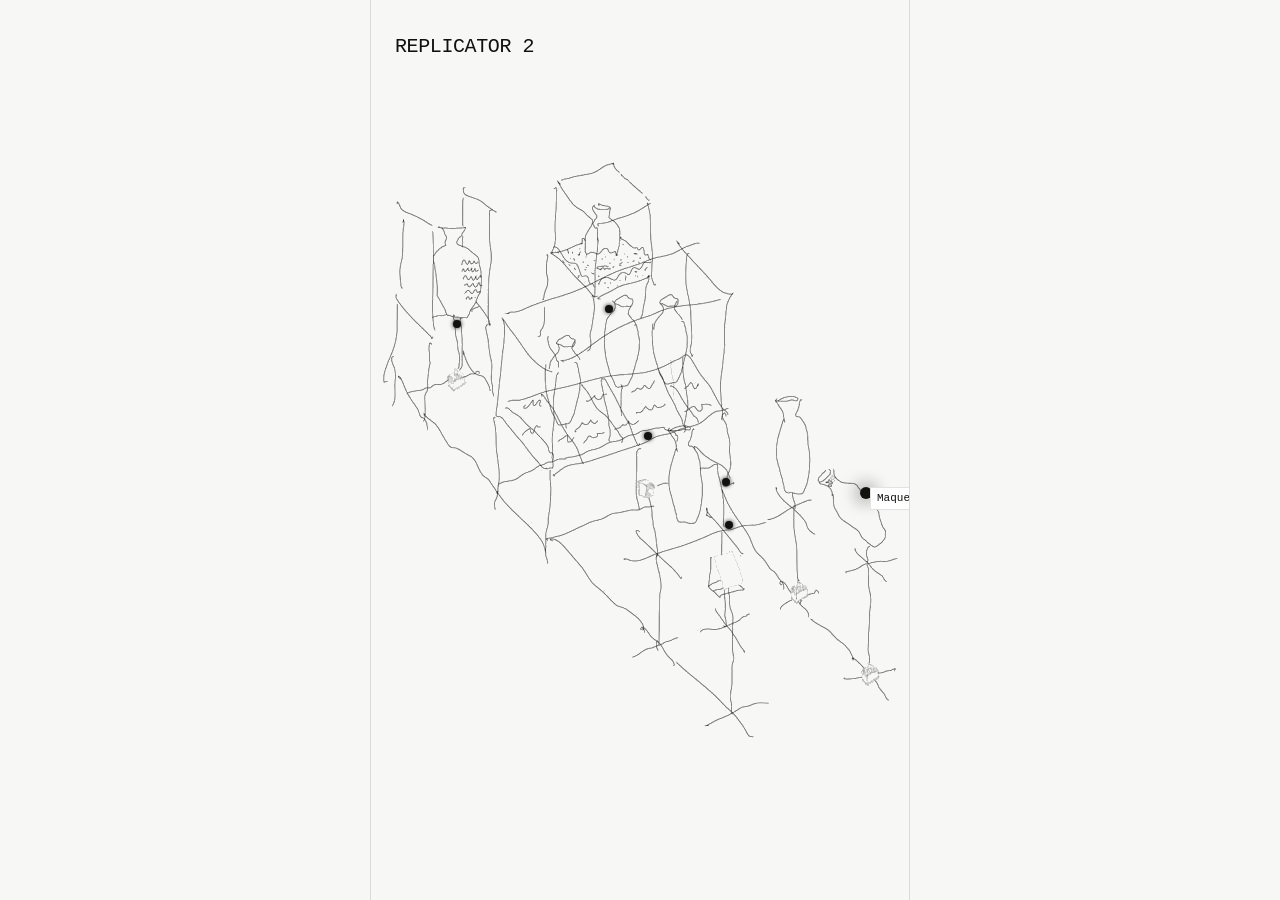
==== commit aa7dc464: "Deploy Hostinger PWA cache fix" ====
--- a/app/index.html
+++ b/app/index.html
@@ -3,69 +3,40 @@
 <head>
   <meta charset="UTF-8">
   <meta name="viewport" content="width=device-width, initial-scale=1.0, maximum-scale=1.0">
-  <meta name="theme-color" content="#171511">
+  <meta name="theme-color" content="#f4efe4">
   <meta name="apple-mobile-web-app-capable" content="yes">
   <meta name="apple-mobile-web-app-status-bar-style" content="black-translucent">
   <title>Replicator 2</title>
-  <link rel="manifest" href="manifest.json">
-  <link rel="stylesheet" href="styles.css">
+  <link rel="manifest" href="manifest.json?v=14">
+  <link rel="stylesheet" href="styles.css?v=14">
 </head>
 <body>
   <main class="app-shell" id="app">
     <div class="stage-transition" id="stageTransition" aria-hidden="true"></div>
 
     <section class="screen screen-home is-active" id="homeScreen" aria-labelledby="homeTitle">
-      <button class="nav-action nav-action-home" id="enterChapelBtn" type="button">
-        Acceder a la chapelle
-      </button>
-
-      <div class="home-composition">
-        <div class="home-image-wrap" id="homeImageWrap"></div>
-        <div class="home-copy">
-          <p class="kicker">Installation interactive</p>
-          <h1 id="homeTitle">Replicator 2</h1>
-          <p class="home-subtitle">Carte vivante, vases en rotation, choregraphies programmees.</p>
+      <h1 class="sr-only" id="homeTitle">Replicator 2</h1>
+      <div class="sketch-stage" id="sketchStage" aria-label="Dessin interactif Replicator 2">
+        <div class="sketch-title" aria-hidden="true">Replicator 2</div>
+        <div class="sketch-art">
+          <div class="sketch-container">
+            <img class="sketch-base" src="main/png/main-croquis.png" alt="Croquis de l'installation Replicator 2">
+            <div class="sketch-hotspots" id="sketchHotspots"></div>
+          </div>
         </div>
       </div>
-    </section>
-
-    <section class="screen screen-chapel" id="chapelScreen" aria-labelledby="chapelTitle">
-      <header class="topbar">
-        <div>
-          <p class="kicker">Plan de la chapelle</p>
-          <h2 id="chapelTitle">Replicator 2</h2>
-        </div>
-        <button class="nav-action" id="chapelHomeBtn" type="button">Chapelle</button>
-      </header>
-
-      <div class="chapel-map" id="chapelMap" aria-label="Carte interactive des vases">
-        <div class="chapel-floor">
-          <div class="altar">
-            <span class="altar-table"></span>
-            <span class="altar-cross"></span>
-            <span class="altar-label">Autel</span>
-          </div>
-          <div class="nave nave-main"></div>
-          <div class="nave nave-left"></div>
-          <div class="nave nave-right"></div>
-          <div class="raspberry-node" aria-label="Raspberry Pi central">
-            <span></span>
-            <strong>Pi</strong>
-          </div>
-          <div class="plateau-layer" id="plateauLayer"></div>
-        </div>
-      </div>
-
-      <button class="console-fab" id="consoleBtn" type="button">Console</button>
+      <aside class="scenario-sheet" id="scenarioSheet" aria-live="polite"></aside>
     </section>
 
     <section class="screen screen-console" id="consoleScreen" aria-labelledby="consoleTitle">
       <header class="topbar">
         <div>
-          <p class="kicker">Tablette physique</p>
+          <p class="kicker">Machine</p>
           <h2 id="consoleTitle">Console</h2>
         </div>
-        <button class="nav-action" data-route="chapel" type="button">Chapelle</button>
+        <button class="nav-action icon-action" data-route="home" type="button" aria-label="Retour au croquis">
+          <svg viewBox="0 0 24 24" aria-hidden="true"><path d="m15 18-6-6 6-6"/></svg>
+        </button>
       </header>
 
       <div class="console-panel">
@@ -78,19 +49,20 @@
 
     <section class="screen screen-vase" id="vaseScreen" aria-labelledby="vaseTitle">
       <header class="topbar">
-        <div>
-          <p class="kicker" id="vaseCount">Vase</p>
-          <h2 id="vaseTitle">Vase</h2>
+        <div class="vase-heading">
+          <img class="vase-heading-thumb" id="vaseSketchThumb" alt="">
+          <div>
+            <p class="kicker" id="vaseCount">Vase</p>
+            <h2 id="vaseTitle">Vase</h2>
+          </div>
         </div>
-        <button class="nav-action" data-route="chapel" type="button">Chapelle</button>
+        <button class="nav-action icon-action" data-route="home" type="button" aria-label="Retour au croquis">
+          <svg viewBox="0 0 24 24" aria-hidden="true"><path d="m15 18-6-6 6-6"/></svg>
+        </button>
       </header>
 
       <div class="vase-detail">
         <div class="vase-media" id="vaseMedia"></div>
-        <article class="vase-copy">
-          <p class="slide-label" id="slideLabel">Face</p>
-          <p id="vaseDescription"></p>
-        </article>
       </div>
 
       <div class="slider-controls">
@@ -104,12 +76,34 @@
       </div>
 
       <nav class="vase-nav" id="vaseNav" aria-label="Changer de vase"></nav>
+
+      <article class="vase-copy">
+        <img class="vase-copy-thumb" id="vaseCopyThumb" alt="">
+        <div>
+          <p class="slide-label" id="slideLabel">Face</p>
+          <p class="slide-caption" id="slideCaption"></p>
+          <p id="vaseDescription"></p>
+        </div>
+      </article>
     </section>
-
+    <div class="coord-debug" id="coordDebug" aria-live="polite"></div>
     <div class="toast" id="toast" role="status" aria-live="polite"></div>
   </main>
 
-  <script src="vases-data.js"></script>
-  <script src="app.js"></script>
+  <script src="vases-data.js?v=14"></script>
+  <script>
+    if ("serviceWorker" in navigator) {
+      navigator.serviceWorker.getRegistrations()
+        .then(registrations => Promise.all(registrations.map(registration => registration.unregister())))
+        .catch(() => {});
+    }
+
+    if ("caches" in window) {
+      caches.keys()
+        .then(keys => Promise.all(keys.map(key => caches.delete(key))))
+        .catch(() => {});
+    }
+  </script>
+  <script src="app.js?v=14"></script>
 </body>
 </html>
--- a/app/styles.css
+++ b/app/styles.css
@@ -1,15 +1,17 @@
 :root {
-  color-scheme: dark;
-  --bg: #171511;
-  --bg-soft: #211f19;
-  --ink: #f5efe2;
-  --muted: #b7ad9b;
-  --faint: rgba(245, 239, 226, 0.13);
-  --line: rgba(245, 239, 226, 0.18);
-  --gold: #c99b45;
-  --shadow: rgba(0, 0, 0, 0.34);
-  --font-display: "Didot", "Bodoni 72", "Cormorant Garamond", Georgia, serif;
-  --font-ui: "Avenir Next", "Segoe UI", system-ui, sans-serif;
+  color-scheme: light;
+  --paper: #f7f7f5;
+  --paper-soft: #ffffff;
+  --ink: #111110;
+  --ink-light: #333333;
+  --muted: #737373;
+  --line: rgba(17, 17, 16, 0.12);
+  --line-strong: rgba(17, 17, 16, 0.25);
+
+  --font-sans: "Inter", "Helvetica Neue", "Arial", sans-serif;
+  --font-mono: "JetBrains Mono", "SFMono-Regular", "Courier New", monospace;
+
+  --ease-out: cubic-bezier(0.22, 1, 0.36, 1);
 }
 
 * {
@@ -19,931 +21,624 @@
   -webkit-tap-highlight-color: transparent;
 }
 
-html,
-body {
+html, body {
   width: 100%;
   height: 100%;
-  min-height: 100%;
-  background:
-    radial-gradient(circle at 50% 0%, rgba(201, 155, 69, 0.16), transparent 34rem),
-    linear-gradient(160deg, #11100d 0%, #1a1712 52%, #252016 100%);
+  overflow: hidden;
+  background: var(--paper);
   color: var(--ink);
-  font-family: var(--font-ui);
-  overflow: hidden;
+  font-family: var(--font-sans);
+  font-size: 14px;
+  line-height: 1.5;
 }
 
 body {
-  display: grid;
-  place-items: center;
-  height: 100dvh;
+  display: flex;
+  justify-content: center;
+  align-items: center;
 }
 
 button {
-  border: 0;
+  background: none;
+  border: none;
   font: inherit;
   color: inherit;
   cursor: pointer;
 }
 
+svg {
+  width: 20px;
+  height: 20px;
+  fill: none;
+  stroke: currentColor;
+  stroke-width: 1.5;
+  stroke-linecap: round;
+  stroke-linejoin: round;
+}
+
+.sr-only {
+  position: absolute;
+  width: 1px;
+  height: 1px;
+  overflow: hidden;
+  clip: rect(0,0,0,0);
+}
+
 .app-shell {
   position: relative;
-  aspect-ratio: 3 / 5;
   width: min(100vw, calc(100dvh * 0.6));
-  height: min(100dvh, calc(100vw * 1.6667));
+  height: 100dvh;
   min-width: 320px;
-  min-height: 533px;
-  margin: auto;
+  background: var(--paper);
   overflow: hidden;
-  background:
-    linear-gradient(rgba(255, 255, 255, 0.025) 1px, transparent 1px),
-    linear-gradient(90deg, rgba(255, 255, 255, 0.025) 1px, transparent 1px),
-    radial-gradient(circle at 50% 24%, rgba(245, 239, 226, 0.08), transparent 22rem),
-    #171511;
-  background-size: 34px 34px, 34px 34px, auto, auto;
-  box-shadow: 0 0 80px rgba(0, 0, 0, 0.42);
-}
-
+  border-left: 1px solid var(--line);
+  border-right: 1px solid var(--line);
+}
+
+/* Screens */
 .screen {
   position: absolute;
   inset: 0;
+  opacity: 0;
+  pointer-events: none;
+  visibility: hidden;
+  display: flex;
+  flex-direction: column;
+  transition: opacity 0.5s var(--ease-out), visibility 0.5s;
+  padding: 32px 24px;
+}
+
+.screen.is-active {
+  opacity: 1;
+  pointer-events: auto;
+  visibility: visible;
+}
+
+.screen-home {
+  padding: 0;
+}
+
+.screen-console, .screen-vase {
+  overflow-y: auto;
+  scrollbar-width: none;
+}
+
+.screen-console::-webkit-scrollbar,
+.screen-vase::-webkit-scrollbar {
   display: none;
-  padding: 24px;
-  isolation: isolate;
-}
-
-.screen.is-active {
+}
+
+/* Typography */
+h1, h2, h3 {
+  font-weight: 500;
+  letter-spacing: -0.02em;
+}
+
+h2 {
+  font-size: 24px;
+  line-height: 1.1;
+  margin-bottom: 4px;
+}
+
+.kicker {
+  font-family: var(--font-mono);
+  font-size: 11px;
+  text-transform: uppercase;
+  letter-spacing: 0.05em;
+  color: var(--muted);
+  margin-bottom: 8px;
+}
+
+/* Home / Sketch Stage */
+.sketch-stage {
+  position: absolute;
+  inset: 0;
+  background: var(--paper);
+}
+
+.sketch-title {
+  position: absolute;
+  top: 32px;
+  left: 24px;
+  font-size: 20px;
+  font-weight: 500;
+  letter-spacing: -0.02em;
+  z-index: 10;
+  color: var(--ink);
+  font-family: var(--font-mono);
+  text-transform: uppercase;
+}
+
+.sketch-art {
+  position: absolute;
+  inset: 0;
+  display: flex;
+  justify-content: center;
+  align-items: center;
+}
+
+.sketch-container {
+  position: relative;
+  display: inline-block;
+}
+
+.sketch-base {
   display: block;
-  animation: screenIn 520ms cubic-bezier(0.2, 0.8, 0.2, 1) both;
-}
-
-.stage-transition {
+  max-width: 85vw;
+  max-height: 85vh;
+  width: auto;
+  height: auto;
+  opacity: 0.85;
+  mix-blend-mode: multiply;
+  pointer-events: none;
+  filter: grayscale(1);
+}
+
+/* Hotspots */
+.sketch-hotspots {
   position: absolute;
   inset: 0;
-  z-index: 30;
+  z-index: 10;
+}
+
+.sketch-hotspot {
+  position: absolute;
+  left: var(--x);
+  top: var(--y);
+  width: 48px;
+  height: 48px;
+  transform: translate(-50%, -50%);
+  display: flex;
+  align-items: center;
+  justify-content: center;
+  outline: none;
+}
+
+.pickup-core {
+  width: 8px;
+  height: 8px;
+  background: var(--ink);
+  border-radius: 50%;
+  box-shadow: 0 0 4px var(--ink);
+  transition: all 0.4s var(--ease-out);
+  animation: idle-glow 2s infinite alternate ease-in-out;
+}
+
+@keyframes idle-glow {
+  0% { transform: scale(1); opacity: 0.7; box-shadow: 0 0 2px var(--ink); }
+  100% { transform: scale(1.3); opacity: 1; box-shadow: 0 0 8px var(--ink); }
+}
+
+.sketch-hotspot:hover .pickup-core,
+.sketch-hotspot:focus-visible .pickup-core,
+.sketch-hotspot.is-active .pickup-core {
+  transform: scale(1.5);
+  box-shadow: 0 0 12px var(--ink);
+  animation: none;
+}
+
+.pickup-label {
+  position: absolute;
+  left: 28px;
+  top: 18px;
+  font-family: var(--font-mono);
+  font-size: 11px;
+  white-space: nowrap;
+  opacity: 0;
+  transform: translateX(-4px);
+  transition: all 0.4s var(--ease-out);
+  color: var(--ink);
+  background: var(--paper-soft);
+  padding: 2px 6px;
+  border: 1px solid var(--line);
+}
+
+.sketch-hotspot:hover .pickup-label,
+.sketch-hotspot:focus-visible .pickup-label,
+.sketch-hotspot.is-active .pickup-label {
+  opacity: 1;
+  transform: translateX(0);
+}
+
+/* Scenario Sheet (Home Bottom Panel) */
+.scenario-sheet {
+  position: absolute;
+  bottom: 24px;
+  left: 24px;
+  right: 24px;
+  background: var(--paper-soft);
+  border: 1px solid var(--line);
+  padding: 20px;
+  display: flex;
+  gap: 16px;
+  opacity: 0;
+  transform: translateY(20px);
+  transition: all 0.5s var(--ease-out);
   pointer-events: none;
-  background: radial-gradient(circle at 50% 52%, transparent 0%, rgba(23, 21, 17, 0.9) 70%);
-  opacity: 0;
-  transform: scale(1.12);
-}
-
-.stage-transition.is-running {
-  animation: aperture 680ms ease both;
-}
-
+  z-index: 20;
+}
+
+.scenario-sheet.is-visible {
+  opacity: 1;
+  transform: translateY(0);
+  pointer-events: auto;
+}
+
+.scenario-thumb {
+  width: 64px;
+  height: 84px;
+  object-fit: contain;
+  mix-blend-mode: multiply;
+  opacity: 0.8;
+  filter: grayscale(1);
+}
+
+.scenario-copy {
+  flex: 1;
+}
+
+.scenario-order {
+  font-family: var(--font-mono);
+  font-size: 10px;
+  color: var(--muted);
+  margin-bottom: 4px;
+}
+
+.scenario-motion {
+  margin-top: 8px;
+  font-size: 12px;
+  color: var(--muted);
+}
+
+.scenario-actions {
+  display: flex;
+  flex-direction: column;
+  justify-content: space-between;
+  align-items: flex-end;
+}
+
+.icon-action {
+  width: 36px;
+  height: 36px;
+  display: flex;
+  align-items: center;
+  justify-content: center;
+  border: 1px solid var(--line);
+  transition: all 0.3s var(--ease-out);
+  background: var(--paper);
+}
+
+.icon-action:hover, .icon-action:focus-visible {
+  background: var(--ink);
+  color: var(--paper);
+  border-color: var(--ink);
+}
+
+/* Topbar */
 .topbar {
+  display: flex;
+  justify-content: space-between;
+  align-items: flex-start;
+  margin-bottom: 32px;
+  flex-shrink: 0;
+}
+
+.vase-heading {
+  display: flex;
+  gap: 16px;
+  align-items: center;
+}
+
+.vase-heading-thumb {
+  width: 48px;
+  height: 64px;
+  object-fit: contain;
+  mix-blend-mode: multiply;
+  filter: grayscale(1);
+}
+
+/* Console */
+.console-panel {
+  border-top: 1px solid var(--line);
+  padding-top: 24px;
+}
+
+.console-status {
+  font-family: var(--font-mono);
+  font-size: 12px;
+  color: var(--ink);
+  padding: 12px 16px;
+  border: 1px solid var(--line);
+  margin-bottom: 24px;
+  text-transform: uppercase;
+}
+
+.console-status[data-state="sending"] {
+  background: var(--line);
+}
+
+.console-vase, .choreo-command {
+  display: flex;
+  align-items: center;
+  gap: 16px;
+  padding: 16px 0;
+  border-bottom: 1px solid var(--line);
+  text-align: left;
+  width: 100%;
+  transition: opacity 0.3s var(--ease-out);
+}
+
+.console-vase:hover, .choreo-command:hover {
+  opacity: 0.6;
+}
+
+.console-vase-thumb {
+  width: 40px;
+  height: 50px;
+  object-fit: contain;
+  mix-blend-mode: multiply;
+  filter: grayscale(1);
+}
+
+.console-vase span {
+  font-family: var(--font-mono);
+  font-size: 16px;
+}
+
+.console-vase-copy {
+  display: flex;
+  flex-direction: column;
+  gap: 2px;
+}
+
+.console-vase-copy strong, .choreo-command strong {
+  font-size: 14px;
+  font-weight: 500;
+}
+
+.console-vase-copy small, .choreo-command small {
+  color: var(--muted);
+  font-size: 12px;
+}
+
+.console-vase-copy em {
+  font-style: normal;
+  font-family: var(--font-mono);
+  font-size: 10px;
+  color: var(--ink-light);
+  margin-top: 4px;
+}
+
+.choreo-panel {
+  margin-top: 32px;
+  border-top: 1px solid var(--line);
+  padding-top: 16px;
+}
+
+/* Vase Detail */
+.vase-detail {
+  flex: 1;
+  display: flex;
+  flex-direction: column;
+  min-height: 0;
+}
+
+.vase-media {
+  flex: 1;
+  min-height: 380px;
+  background: var(--paper-soft);
+  border: 1px solid var(--line);
   position: relative;
-  z-index: 4;
-  display: flex;
-  align-items: flex-start;
-  justify-content: space-between;
-  gap: 18px;
-}
-
-.kicker {
-  color: var(--muted);
-  font-size: 10px;
-  letter-spacing: 0.18em;
-  line-height: 1.3;
-  text-transform: uppercase;
-}
-
-h1,
-h2 {
-  font-family: var(--font-display);
-  font-weight: 500;
-  letter-spacing: 0;
-}
-
-h1 {
-  font-size: clamp(56px, 15vw, 86px);
-  line-height: 0.9;
-}
-
-h2 {
-  margin-top: 4px;
-  font-size: 34px;
-  line-height: 1;
-}
-
-.nav-action {
-  min-height: 44px;
-  padding: 0 16px;
-  border: 1px solid rgba(245, 239, 226, 0.22);
-  border-radius: 8px 22px 8px 22px;
-  background:
-    linear-gradient(135deg, rgba(245, 239, 226, 0.12), rgba(201, 155, 69, 0.08));
-  color: var(--ink);
-  font-size: 12px;
-  letter-spacing: 0.04em;
-  box-shadow: 0 10px 26px rgba(0, 0, 0, 0.18);
-  transition: transform 180ms ease, border-color 180ms ease, background 180ms ease;
-}
-
-.nav-action:hover,
-.nav-action:focus-visible {
-  border-color: rgba(201, 155, 69, 0.64);
-  background: rgba(201, 155, 69, 0.16);
-  outline: none;
-}
-
-.nav-action:active {
-  transform: scale(0.96);
-}
-
-.screen-home {
-  display: none;
-  padding: 0;
-}
-
-.screen-home.is-active {
+  overflow: hidden;
   display: flex;
   align-items: center;
   justify-content: center;
 }
 
-.nav-action-home {
-  position: absolute;
-  top: 24px;
-  right: 24px;
-  z-index: 5;
-}
-
-.home-composition {
-  position: relative;
+.vase-image, .vase-video {
   width: 100%;
   height: 100%;
-  display: grid;
-  place-items: center;
-  padding: 42px 28px;
-}
-
-.home-composition::before {
-  content: "";
-  position: absolute;
-  inset: 8% 8% 14%;
-  border: 1px solid var(--line);
-  border-radius: 999px 999px 120px 120px;
-  opacity: 0.68;
-}
-
-.home-image-wrap {
-  position: absolute;
-  width: min(94%, 470px);
-  aspect-ratio: 1 / 1.2;
-  top: 74px;
-  display: grid;
-  place-items: center;
-}
-
-.home-image-wrap img {
-  width: min(85%, 390px);
-  max-height: 500px;
   object-fit: contain;
-  filter: drop-shadow(0 28px 45px rgba(0, 0, 0, 0.48));
-  animation: floatVase 6s ease-in-out infinite;
-}
-
-.home-orbit {
-  position: absolute;
-  border: 1px solid rgba(201, 155, 69, 0.22);
-  border-radius: 999px;
-  transform: rotate(-12deg);
-}
-
-.orbit-one {
-  width: 88%;
-  height: 58%;
-}
-
-.orbit-two {
-  width: 62%;
-  height: 84%;
-  transform: rotate(18deg);
-}
-
-.home-copy {
-  position: absolute;
-  left: 30px;
-  right: 30px;
-  bottom: 62px;
-}
-
-.home-subtitle {
-  width: min(320px, 82%);
-  margin-top: 18px;
-  color: var(--muted);
-  font-size: 15px;
-  line-height: 1.45;
-}
-
-.chapel-map {
-  position: absolute;
-  left: 50%;
-  top: 52%;
-  width: min(94%, 800px);
-  height: min(82%, 1000px);
-  display: grid;
-  place-items: center;
-  transform: translate(-50%, -50%);
-}
-
-.chapel-floor {
-  position: relative;
-  aspect-ratio: 2 / 3;
-  width: auto;
-  max-width: 100%;
-  height: 100%;
-  border: 1px solid rgba(245, 239, 226, 0.2);
-  border-radius: 130px 130px 22px 22px;
-  background:
-    linear-gradient(90deg, rgba(245, 239, 226, 0.035) 1px, transparent 1px),
-    linear-gradient(rgba(245, 239, 226, 0.035) 1px, transparent 1px),
-    radial-gradient(ellipse at 50% 28%, rgba(245, 239, 226, 0.08), transparent 48%),
-    rgba(245, 239, 226, 0.035);
-  background-size: 28px 28px, 28px 28px, auto, auto;
-  box-shadow: inset 0 0 70px rgba(0, 0, 0, 0.34), 0 24px 60px var(--shadow);
-  overflow: hidden;
-}
-
-.chapel-floor::before,
-.chapel-floor::after,
-.nave {
-  content: "";
-  position: absolute;
-  border: 1px solid rgba(245, 239, 226, 0.14);
-  pointer-events: none;
-}
-
-.chapel-floor::before {
-  inset: 14px 16px 18px;
-  border-radius: 112px 112px 18px 18px;
-}
-
-.chapel-floor::after {
-  left: 50%;
-  top: 10%;
-  bottom: 8%;
-  width: 1px;
-  border: 0;
-  background: linear-gradient(transparent, rgba(245, 239, 226, 0.16), transparent);
-}
-
-.nave-main {
-  left: 24%;
-  right: 24%;
-  top: 22%;
-  bottom: 10%;
-  border-radius: 84px 84px 16px 16px;
-}
-
-.nave-left,
-.nave-right {
-  top: 36%;
-  bottom: 24%;
-  width: 20%;
-  border-radius: 58px 58px 14px 14px;
-}
-
-.nave-left {
-  left: 6%;
-}
-
-.nave-right {
-  right: 6%;
-}
-
-.altar {
-  position: absolute;
-  left: 50%;
-  top: 7%;
-  width: 54%;
-  height: 76px;
-  transform: translateX(-50%);
-  display: grid;
-  place-items: center;
-  pointer-events: none;
-}
-
-.altar::before {
-  content: "";
-  position: absolute;
+  padding: 24px;
+}
+
+.video-shell {
+  position: absolute;
+  inset: 0;
+  background: #111;
+}
+
+.video-controls {
+  position: absolute;
+  bottom: 0;
   left: 0;
   right: 0;
-  bottom: 9px;
-  height: 1px;
-  background: linear-gradient(90deg, transparent, rgba(201, 155, 69, 0.56), transparent);
-  box-shadow: 0 0 20px rgba(201, 155, 69, 0.22);
-}
-
-.altar-table {
-  width: 128px;
-  height: 28px;
-  border: 1px solid rgba(201, 155, 69, 0.48);
-  border-radius: 3px;
-  background:
-    linear-gradient(90deg, transparent 0 10%, rgba(245,239,226,0.09) 10% 14%, transparent 14% 86%, rgba(245,239,226,0.09) 86% 90%, transparent 90%),
-    rgba(201, 155, 69, 0.08);
-  box-shadow: inset 0 0 18px rgba(201, 155, 69, 0.08), 0 0 22px rgba(201, 155, 69, 0.14);
-}
-
-.altar-cross {
-  position: absolute;
-  top: 0;
-  width: 1px;
-  height: 24px;
-  background: rgba(245, 239, 226, 0.46);
-}
-
-.altar-cross::after {
-  content: "";
-  position: absolute;
-  left: -7px;
-  top: 8px;
-  width: 15px;
-  height: 1px;
-  background: rgba(245, 239, 226, 0.46);
-}
-
-.altar-label {
-  position: absolute;
-  top: 4px;
+  display: flex;
+  align-items: center;
+  gap: 12px;
+  padding: 12px 24px;
+  background: linear-gradient(transparent, rgba(0,0,0,0.6));
+  color: white;
+}
+
+.video-btn {
+  color: white;
+  opacity: 0.8;
+  transition: opacity 0.2s;
+}
+
+.video-btn:hover {
+  opacity: 1;
+}
+
+.video-progress {
+  flex: 1;
+  accent-color: white;
+}
+
+.poem-panel, .vase-placeholder {
+  padding: 32px;
+  text-align: center;
+}
+
+.poem-panel span, .vase-placeholder span {
+  font-family: var(--font-mono);
+  font-size: 10px;
+  text-transform: uppercase;
+  color: var(--muted);
+  display: block;
+  margin-bottom: 12px;
+}
+
+.poem-panel p, .vase-placeholder strong {
+  font-size: 20px;
+  line-height: 1.4;
+  font-weight: 400;
+}
+
+.slider-controls {
+  display: flex;
+  justify-content: space-between;
+  align-items: center;
+  margin-top: 16px;
+  flex-shrink: 0;
+}
+
+.arrow-btn {
+  width: 44px;
+  height: 44px;
+  display: flex;
+  align-items: center;
+  justify-content: center;
+  border: 1px solid var(--line);
+  transition: all 0.3s var(--ease-out);
+}
+
+.arrow-btn:hover {
+  background: var(--ink);
+  color: var(--paper);
+}
+
+.slide-dots {
+  display: flex;
+  gap: 8px;
+}
+
+.slide-dot {
+  width: 6px;
+  height: 6px;
+  border-radius: 50%;
+  background: var(--line-strong);
+  transition: all 0.4s var(--ease-out);
+}
+
+.slide-dot.is-active {
+  background: var(--ink);
+  transform: scale(1.5);
+}
+
+.vase-copy {
+  margin-top: 24px;
+  display: flex;
+  gap: 20px;
+  align-items: flex-start;
+  padding-top: 24px;
+  border-top: 1px solid var(--line);
+  flex-shrink: 0;
+}
+
+.vase-copy-thumb {
+  width: 60px;
+  height: 80px;
+  object-fit: contain;
+  mix-blend-mode: multiply;
+  filter: grayscale(1);
+}
+
+.slide-label {
+  font-size: 18px;
+  font-weight: 500;
+  margin-bottom: 4px;
+}
+
+.slide-caption {
+  color: var(--ink-light);
+  margin-bottom: 12px;
+}
+
+#vaseDescription {
+  color: var(--muted);
+  font-family: var(--font-mono);
+  font-size: 11px;
+}
+
+.vase-nav {
+  display: flex;
+  gap: 8px;
+  margin-top: 24px;
+  overflow-x: auto;
+  padding-bottom: 8px;
+  scrollbar-width: none;
+  flex-shrink: 0;
+}
+
+.vase-chip {
+  padding: 8px 16px;
+  border: 1px solid var(--line);
+  font-family: var(--font-mono);
+  font-size: 11px;
+  white-space: nowrap;
+  transition: all 0.3s var(--ease-out);
+}
+
+.vase-chip.is-active, .vase-chip:hover {
+  background: var(--ink);
+  color: var(--paper);
+  border-color: var(--ink);
+}
+
+/* Utils */
+.toast {
+  position: absolute;
+  bottom: 24px;
   left: 50%;
-  transform: translateX(-50%);
-  color: rgba(245, 239, 226, 0.58);
-  font-size: 9px;
-  letter-spacing: 0.16em;
-  text-transform: uppercase;
-}
-
-.raspberry-node {
-  position: absolute;
-  left: 50%;
-  top: 60%;
-  display: grid;
-  place-items: center;
-  width: 62px;
-  height: 62px;
-  border-radius: 50%;
-  transform: translate(-50%, -50%);
-  background: rgba(20, 18, 14, 0.92);
-  border: 1px solid rgba(245, 239, 226, 0.22);
-  color: var(--ink);
-  box-shadow: 0 0 34px rgba(201, 155, 69, 0.16);
-}
-
-.raspberry-node span {
-  position: absolute;
-  inset: 10px;
-  border: 1px solid rgba(201, 155, 69, 0.3);
-  border-radius: 16px;
-}
-
-.raspberry-node strong {
-  color: var(--ink);
-  font-size: 15px;
-  font-weight: 500;
-}
-
-.plateau-layer {
-  position: absolute;
-  inset: 0;
-}
-
-.plateau {
-  position: absolute;
-  left: var(--x);
-  top: var(--y);
-  width: 64px;
-  min-height: 82px;
-  transform: translate(-50%, -50%);
-  display: grid;
-  justify-items: center;
-  gap: 8px;
-  background: transparent;
-  transition: transform 180ms ease;
-}
-
-.plateau:hover,
-.plateau:focus-visible {
-  transform: translate(-50%, -50%) scale(1.06);
-  outline: none;
-}
-
-.plateau:active {
-  transform: translate(-50%, -50%) scale(0.96);
-}
-
-.plateau-ring,
-.plateau-core {
-  grid-area: 1 / 1;
-  border-radius: 50%;
-}
-
-.plateau-ring {
-  width: 48px;
-  height: 48px;
-  border: 1px solid color-mix(in srgb, var(--tone) 72%, white 12%);
-  background:
-    radial-gradient(circle at 50% 50%, rgba(255,255,255,0.9) 0 28%, color-mix(in srgb, var(--tone) 28%, transparent) 30% 58%, transparent 62%),
-    conic-gradient(from 20deg, color-mix(in srgb, var(--tone) 55%, transparent), transparent, color-mix(in srgb, var(--tone) 45%, transparent));
-  box-shadow: 0 0 22px color-mix(in srgb, var(--tone) 38%, transparent);
-  animation: plateauPulse 3.4s ease-in-out infinite;
-}
-
-.plateau-core {
-  width: 30px;
-  height: 30px;
-  align-self: center;
-  background: radial-gradient(circle at 35% 30%, white, var(--tone) 42%, #171511 78%);
-  opacity: 0.95;
-}
-
-.plateau-label {
-  width: 78px;
-  color: rgba(245, 239, 226, 0.86);
-  font-size: 9px;
-  line-height: 1.15;
-  letter-spacing: 0.08em;
-  text-align: center;
-  text-transform: uppercase;
-}
-
-.console-fab {
-  position: absolute;
-  left: 24px;
-  bottom: 24px;
-  z-index: 4;
-  min-width: 118px;
-  min-height: 48px;
-  border-radius: 10px 26px 10px 26px;
-  border: 1px solid rgba(201, 155, 69, 0.42);
-  background:
-    radial-gradient(circle at 18px 50%, rgba(201, 155, 69, 0.28) 0 8px, transparent 9px),
-    linear-gradient(135deg, rgba(245,239,226,0.12), rgba(201, 155, 69, 0.16));
-  color: var(--ink);
-  box-shadow: 0 14px 34px rgba(0, 0, 0, 0.28);
-  transition: transform 180ms ease, background 180ms ease;
-}
-
-.console-fab:active {
-  transform: scale(0.96);
-}
-
-.console-panel {
-  margin-top: 38px;
-  padding: 18px;
-  border: 1px solid var(--line);
-  border-radius: 10px 34px 10px 34px;
-  background:
-    linear-gradient(135deg, rgba(245,239,226,0.08), rgba(201, 155, 69, 0.05));
-  box-shadow: 0 20px 50px rgba(0, 0, 0, 0.22);
-}
-
-.console-status {
-  min-height: 34px;
-  margin-bottom: 18px;
-  padding: 9px 12px;
-  border-radius: 999px 999px 999px 8px;
-  background: rgba(0, 0, 0, 0.2);
-  color: var(--muted);
-  font-size: 12px;
-}
-
-.console-status[data-state="sending"] {
-  color: #dbc27d;
-}
-
-.console-status[data-state="done"] {
-  color: #b8dfc0;
-}
-
-.console-status[data-state="error"] {
-  color: #ffb2a0;
-}
-
-.console-vase-grid {
-  display: grid;
-  grid-template-columns: repeat(4, 1fr);
-  gap: 12px 8px;
-}
-
-.console-vase {
-  min-width: 0;
-  height: 92px;
-  display: flex;
-  flex-direction: column;
-  align-items: center;
-  justify-content: center;
-  gap: 9px;
-  border-radius: 10px 24px 10px 24px;
-  border: 1px solid rgba(245, 239, 226, 0.16);
-  background:
-    linear-gradient(145deg, rgba(245,239,226,0.08), rgba(201, 155, 69, 0.04));
-  color: var(--ink);
-  font-size: 10px;
-  line-height: 1.08;
-  text-align: center;
-  text-transform: uppercase;
-  transition: transform 160ms ease, border-color 160ms ease, background 160ms ease;
-}
-
-.console-vase span {
-  width: 38px;
-  height: 38px;
-  border-radius: 50%;
-  border: 1px solid color-mix(in srgb, var(--tone) 54%, white 12%);
-  background:
-    radial-gradient(circle at 34% 30%, white, var(--tone) 42%, transparent 74%),
-    conic-gradient(from 0deg, transparent, color-mix(in srgb, var(--tone) 38%, transparent), transparent);
-  box-shadow: 0 0 18px color-mix(in srgb, var(--tone) 28%, transparent);
-}
-
-.console-vase:hover,
-.console-vase:focus-visible {
-  border-color: color-mix(in srgb, var(--tone) 64%, white 14%);
-  background: color-mix(in srgb, var(--tone) 14%, transparent);
-  outline: none;
-}
-
-.console-vase:active,
-.console-vase.is-sending {
-  transform: scale(0.95);
-}
-
-.console-vase.is-done {
-  border-color: #9dd7a5;
-}
-
-.console-vase.is-error {
-  border-color: #ff9c7f;
-}
-
-.choreo-panel {
-  position: absolute;
-  left: 24px;
-  right: 24px;
-  bottom: 24px;
-  display: grid;
-  grid-template-columns: repeat(2, 1fr);
-  gap: 10px;
-}
-
-.choreo-command {
-  min-height: 74px;
-  display: flex;
-  align-items: center;
-  justify-content: space-between;
-  padding: 0 16px;
-  border-radius: 10px 28px 10px 28px;
-  border: 1px solid rgba(201, 155, 69, 0.28);
-  background:
-    radial-gradient(circle at 22px 50%, rgba(201, 155, 69, 0.2) 0 13px, transparent 14px),
-    linear-gradient(135deg, rgba(201, 155, 69, 0.12), rgba(245, 239, 226, 0.05));
-  color: var(--ink);
-  font-size: 13px;
-  text-align: left;
-  transition: transform 160ms ease, border-color 160ms ease;
-}
-
-.choreo-command span {
-  color: var(--gold);
-  font-family: var(--font-display);
-  font-size: 28px;
-}
-
-.choreo-command:active,
-.choreo-command.is-sending {
-  transform: scale(0.97);
-}
-
-.vase-detail {
-  margin-top: 20px;
-  display: grid;
-  grid-template-columns: 48% 1fr;
-  gap: 18px;
-  align-items: start;
-}
-
-.vase-media {
-  position: relative;
-  min-height: 430px;
-  border-radius: 8px;
-  display: grid;
-  place-items: start center;
-  overflow: hidden;
-}
-
-.vase-media::before {
-  content: "";
-  position: absolute;
-  inset: 20px 8px 34px;
-  border-radius: 999px;
-  background: radial-gradient(circle, color-mix(in srgb, var(--tone) 22%, transparent), transparent 68%);
-  filter: blur(3px);
-}
-
-.vase-image {
-  position: relative;
-  z-index: 1;
-  width: 150%;
-  max-width: none;
-  max-height: 450px;
-  object-fit: contain;
-  filter: drop-shadow(0 24px 28px rgba(0, 0, 0, 0.44));
-}
-
-.vase-placeholder {
-  position: relative;
-  z-index: 1;
-  width: 100%;
-  min-height: 360px;
-  margin-top: 12px;
-  display: flex;
-  flex-direction: column;
-  justify-content: flex-end;
-  gap: 10px;
-  padding: 18px;
-  border: 1px solid color-mix(in srgb, var(--tone) 50%, rgba(255,255,255,0.2));
-  border-radius: 999px 999px 40px 40px;
-  background:
-    linear-gradient(135deg, rgba(255, 255, 255, 0.08), transparent),
-    radial-gradient(circle at 50% 26%, color-mix(in srgb, var(--tone) 24%, transparent), transparent 44%);
-  text-align: center;
-}
-
-.vase-placeholder span {
-  color: var(--muted);
-  font-size: 10px;
-  letter-spacing: 0.16em;
-  text-transform: uppercase;
-}
-
-.vase-placeholder strong {
-  font-family: var(--font-display);
-  font-size: 24px;
-  font-weight: 500;
-}
-
-.vase-copy {
-  padding-top: 16px;
-}
-
-.slide-label {
-  margin-bottom: 18px;
-  color: color-mix(in srgb, var(--tone) 74%, white 20%);
-  font-family: var(--font-display);
-  font-size: 28px;
-  line-height: 1;
-}
-
-.vase-copy p:last-child {
-  color: var(--muted);
-  font-size: 14px;
-  line-height: 1.5;
-}
-
-.slider-controls {
-  position: absolute;
-  left: 24px;
-  right: 24px;
-  bottom: 104px;
-  display: grid;
-  grid-template-columns: 54px 1fr 54px;
-  align-items: center;
-  gap: 14px;
-}
-
-.arrow-btn {
-  height: 54px;
-  border-radius: 14px 50% 14px 50%;
-  border: 1px solid var(--line);
-  background:
-    radial-gradient(circle at 50% 50%, rgba(245,239,226,0.12), rgba(201, 155, 69, 0.1));
-  display: grid;
-  place-items: center;
-  transition: transform 160ms ease, border-color 160ms ease;
-}
-
-.arrow-btn svg {
-  width: 26px;
-  height: 26px;
-  fill: none;
-  stroke: currentColor;
-  stroke-width: 1.8;
-  stroke-linecap: round;
-  stroke-linejoin: round;
-}
-
-.arrow-btn:active {
-  transform: scale(0.94);
-}
-
-.slide-dots {
-  display: flex;
-  justify-content: center;
-  gap: 8px;
-}
-
-.slide-dot {
-  width: 8px;
-  height: 8px;
-  border-radius: 50%;
-  background: rgba(245, 239, 226, 0.2);
-}
-
-.slide-dot.is-active {
-  width: 30px;
-  border-radius: 99px;
-  background: var(--gold);
-}
-
-.vase-nav {
-  position: absolute;
-  left: 24px;
-  right: 24px;
-  bottom: 20px;
-  display: flex;
-  gap: 7px;
-  overflow-x: auto;
-  scrollbar-width: none;
-}
-
-.vase-nav::-webkit-scrollbar {
-  width: 0;
-  height: 0;
-}
-
-.vase-chip {
-  flex: 0 0 auto;
-  min-height: 42px;
-  padding: 0 13px;
-  border: 1px solid rgba(245, 239, 226, 0.14);
-  border-radius: 8px 18px 8px 18px;
-  background: rgba(245, 239, 226, 0.055);
-  color: var(--muted);
-  font-size: 11px;
-}
-
-.vase-chip.is-active {
-  color: var(--ink);
-  border-color: color-mix(in srgb, var(--tone) 58%, white 12%);
-  background: color-mix(in srgb, var(--tone) 15%, transparent);
-}
-
-.toast {
-  position: absolute;
-  left: 50%;
-  bottom: 24px;
-  z-index: 40;
-  max-width: calc(100% - 48px);
-  padding: 11px 16px;
-  border-radius: 999px;
-  background: rgba(16, 14, 10, 0.9);
-  border: 1px solid var(--line);
-  color: var(--ink);
+  transform: translateX(-50%) translateY(20px);
+  background: var(--ink);
+  color: var(--paper);
+  padding: 12px 24px;
+  font-family: var(--font-mono);
   font-size: 12px;
   opacity: 0;
   pointer-events: none;
-  transform: translate(-50%, 20px);
-  transition: opacity 220ms ease, transform 220ms ease;
+  transition: all 0.5s var(--ease-out);
+  z-index: 100;
 }
 
 .toast.is-visible {
   opacity: 1;
-  transform: translate(-50%, 0);
-}
-
-.tone-silver { --tone: #c8ced2; }
-.tone-gold { --tone: #d2a548; }
-.tone-bronze { --tone: #a8673e; }
-.tone-blueprint { --tone: #b9cde2; }
-.tone-floral { --tone: #7fae78; }
-.tone-mnsOne { --tone: #596fb0; }
-.tone-mnsTwo { --tone: #d8bd54; }
-.tone-poem { --tone: #efe9dd; }
-
-@keyframes screenIn {
-  from {
-    opacity: 0;
-    transform: scale(1.035);
-  }
-  to {
-    opacity: 1;
-    transform: scale(1);
-  }
-}
-
-@keyframes aperture {
-  0% {
-    opacity: 0;
-    transform: scale(0.94);
-  }
-  34% {
-    opacity: 0.82;
-    transform: scale(1);
-  }
-  100% {
-    opacity: 0;
-    transform: scale(1.12);
-  }
-}
-
-@keyframes floatVase {
-  0%,
-  100% {
-    transform: translateY(0) rotate(-1deg);
-  }
-  50% {
-    transform: translateY(-12px) rotate(1.5deg);
-  }
-}
-
-@keyframes plateauPulse {
-  0%,
-  100% {
-    opacity: 0.78;
-    transform: scale(1);
-  }
-  50% {
-    opacity: 1;
-    transform: scale(1.08);
-  }
-}
-
-@keyframes rotateSlide {
-  from {
-    opacity: 0;
-    transform: perspective(700px) rotateY(-46deg) scale(0.94);
-  }
-  to {
-    opacity: 1;
-    transform: perspective(700px) rotateY(0) scale(1);
-  }
-}
-
-.is-rotating {
-  animation: rotateSlide 420ms cubic-bezier(0.2, 0.8, 0.2, 1) both;
-}
-
-@media (max-height: 760px) {
-  .app-shell {
-    min-width: 300px;
-    min-height: 500px;
-  }
-
-  .chapel-map {
-    top: 53%;
-    width: min(92%, 440px);
-    height: min(80%, 640px);
-  }
-
-  .chapel-floor {
-    height: 100%;
-  }
-
-  .vase-media {
-    min-height: 360px;
-  }
-
-  .vase-image {
-    max-height: 380px;
-  }
-
-  .slider-controls {
-    bottom: 94px;
-  }
-}
-
-@media (max-width: 430px) {
-  .screen {
-    padding: 18px;
-  }
-
-  .console-vase-grid {
-    gap: 8px 6px;
-  }
-
-  .console-vase {
-    height: 84px;
-    font-size: 9px;
-  }
-
-  .plateau {
-    width: 68px;
-  }
-
-  .plateau-label {
-    width: 76px;
-  }
-}
-
-@media (prefers-reduced-motion: reduce) {
-  *,
-  *::before,
-  *::after {
-    animation-duration: 1ms !important;
-    animation-iteration-count: 1 !important;
-    scroll-behavior: auto !important;
-    transition-duration: 1ms !important;
-  }
-}
+  transform: translateX(-50%) translateY(0);
+}
+
+.coord-debug {
+  position: absolute;
+  top: 12px;
+  right: 12px;
+  background: var(--paper-soft);
+  border: 1px solid var(--line);
+  padding: 8px 12px;
+  font-family: var(--font-mono);
+  font-size: 10px;
+  z-index: 100;
+  display: none;
+}
+.coord-debug.is-visible { display: block; }
+.sketch-art.is-debugging { cursor: crosshair; }
+
+/* Animations for Slides */
+.vase-media[data-direction="-1"] > *, .vase-media[data-direction="1"] > * {
+  animation: fadeSlide 0.5s var(--ease-out) both;
+}
+@keyframes fadeSlide {
+  from { opacity: 0; transform: scale(0.98); }
+  to { opacity: 1; transform: scale(1); }
+}
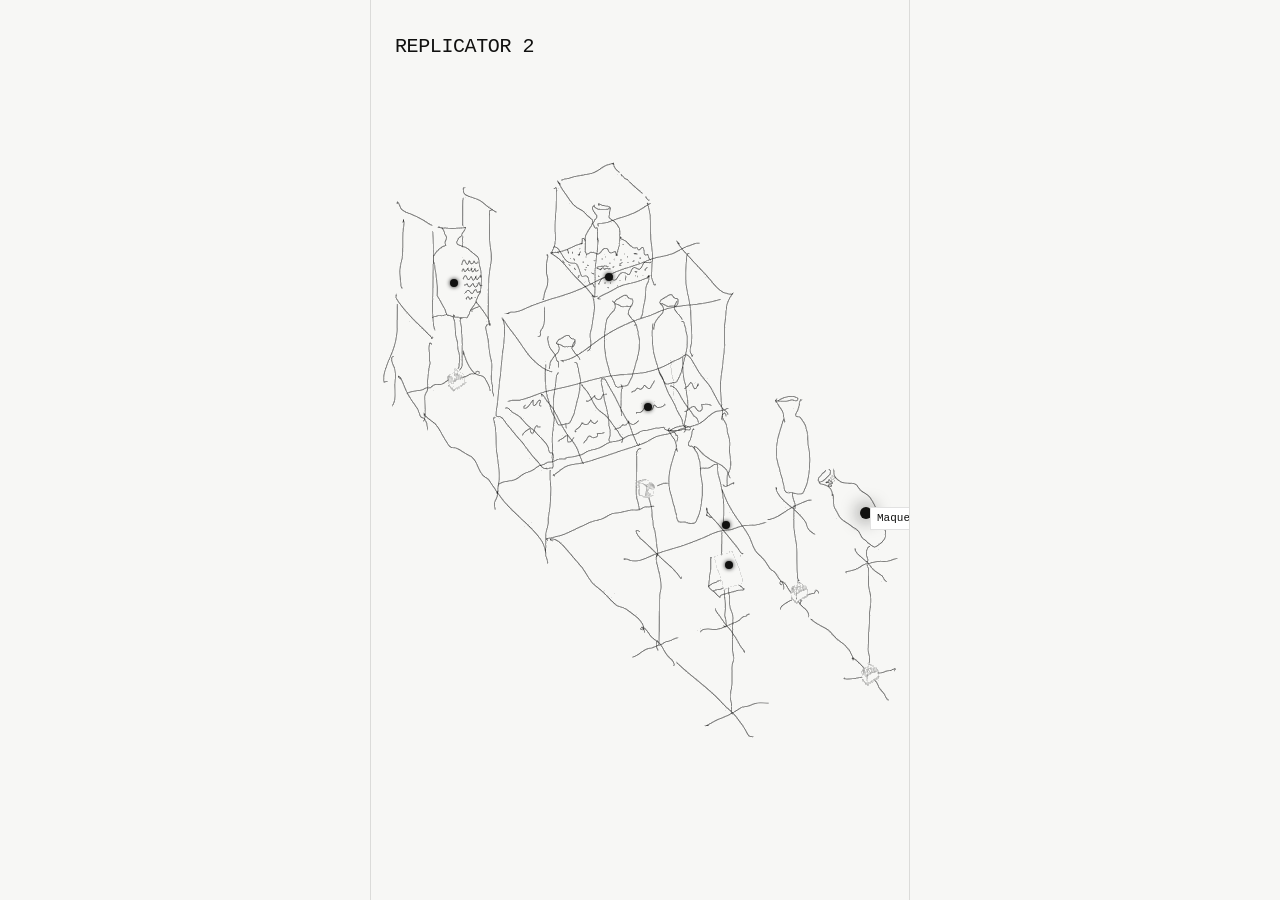
==== commit 0d329a85: "Adjust hotspot coordinates" ====
--- a/app/index.html
+++ b/app/index.html
@@ -7,8 +7,8 @@
   <meta name="apple-mobile-web-app-capable" content="yes">
   <meta name="apple-mobile-web-app-status-bar-style" content="black-translucent">
   <title>Replicator 2</title>
-  <link rel="manifest" href="manifest.json?v=14">
-  <link rel="stylesheet" href="styles.css?v=14">
+  <link rel="manifest" href="manifest.json?v=15">
+  <link rel="stylesheet" href="styles.css?v=15">
 </head>
 <body>
   <main class="app-shell" id="app">
@@ -90,7 +90,7 @@
     <div class="toast" id="toast" role="status" aria-live="polite"></div>
   </main>
 
-  <script src="vases-data.js?v=14"></script>
+  <script src="vases-data.js?v=15"></script>
   <script>
     if ("serviceWorker" in navigator) {
       navigator.serviceWorker.getRegistrations()
@@ -104,6 +104,6 @@
         .catch(() => {});
     }
   </script>
-  <script src="app.js?v=14"></script>
+  <script src="app.js?v=15"></script>
 </body>
 </html>
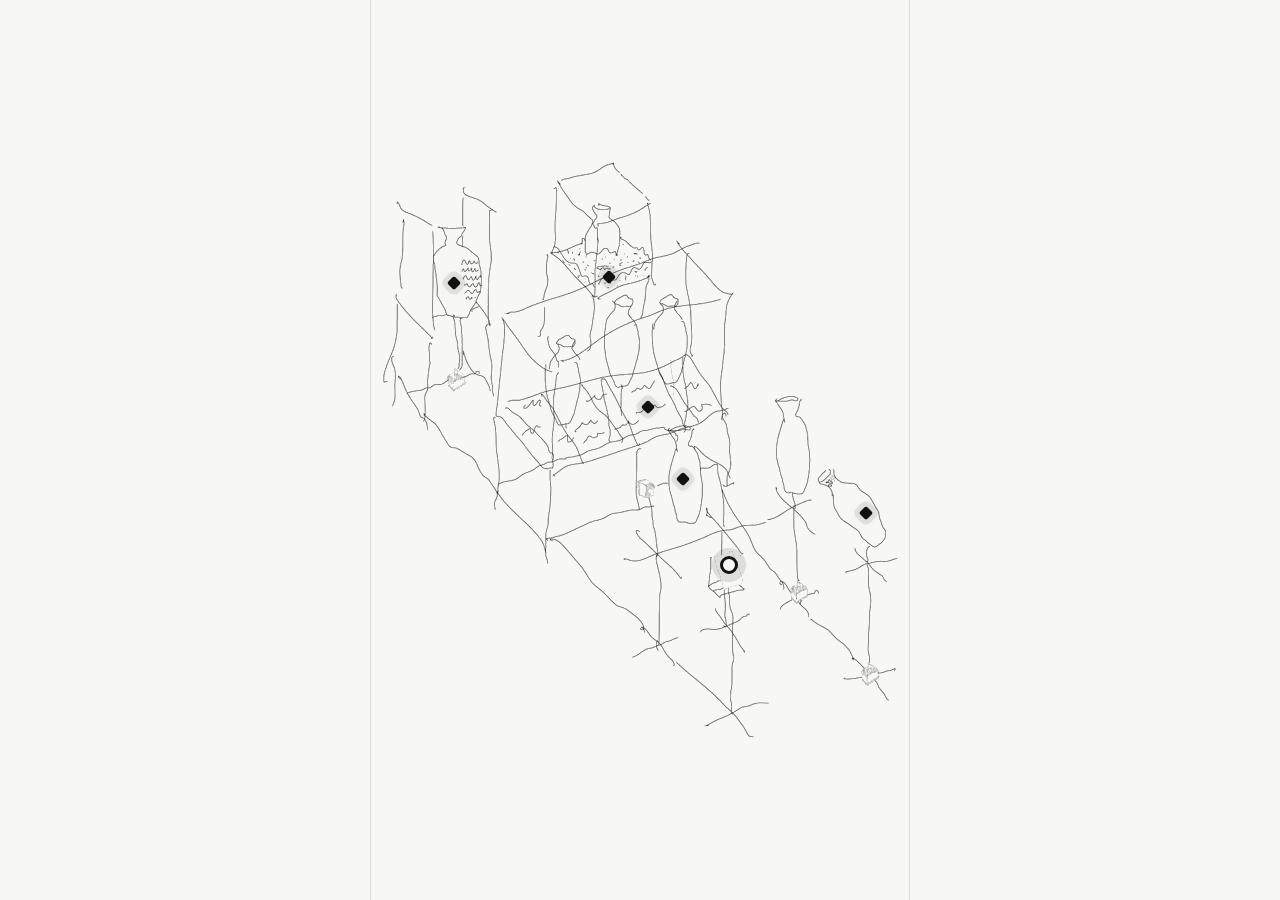
==== commit e95c2bd0: "Update museal interface and gcode choreography hooks" ====
--- a/app/index.html
+++ b/app/index.html
@@ -7,8 +7,11 @@
   <meta name="apple-mobile-web-app-capable" content="yes">
   <meta name="apple-mobile-web-app-status-bar-style" content="black-translucent">
   <title>Replicator 2</title>
-  <link rel="manifest" href="manifest.json?v=15">
-  <link rel="stylesheet" href="styles.css?v=15">
+  <link rel="manifest" href="manifest.json?v=17">
+  <link rel="preconnect" href="https://fonts.googleapis.com">
+  <link rel="preconnect" href="https://fonts.gstatic.com" crossorigin>
+  <link href="https://fonts.googleapis.com/css2?family=Dosis:wght@400;700&family=Open+Sans:wght@400;700&display=swap" rel="stylesheet">
+  <link rel="stylesheet" href="styles.css?v=17">
 </head>
 <body>
   <main class="app-shell" id="app">
@@ -17,7 +20,6 @@
     <section class="screen screen-home is-active" id="homeScreen" aria-labelledby="homeTitle">
       <h1 class="sr-only" id="homeTitle">Replicator 2</h1>
       <div class="sketch-stage" id="sketchStage" aria-label="Dessin interactif Replicator 2">
-        <div class="sketch-title" aria-hidden="true">Replicator 2</div>
         <div class="sketch-art">
           <div class="sketch-container">
             <img class="sketch-base" src="main/png/main-croquis.png" alt="Croquis de l'installation Replicator 2">
@@ -31,11 +33,11 @@
     <section class="screen screen-console" id="consoleScreen" aria-labelledby="consoleTitle">
       <header class="topbar">
         <div>
-          <p class="kicker">Machine</p>
           <h2 id="consoleTitle">Console</h2>
         </div>
         <button class="nav-action icon-action" data-route="home" type="button" aria-label="Retour au croquis">
-          <svg viewBox="0 0 24 24" aria-hidden="true"><path d="m15 18-6-6 6-6"/></svg>
+          <span>Chapelle</span>
+          <svg viewBox="0 0 24 24" aria-hidden="true"><path d="M5 12h14M13 6l6 6-6 6"/></svg>
         </button>
       </header>
 
@@ -57,7 +59,8 @@
           </div>
         </div>
         <button class="nav-action icon-action" data-route="home" type="button" aria-label="Retour au croquis">
-          <svg viewBox="0 0 24 24" aria-hidden="true"><path d="m15 18-6-6 6-6"/></svg>
+          <span>Chapelle</span>
+          <svg viewBox="0 0 24 24" aria-hidden="true"><path d="M5 12h14M13 6l6 6-6 6"/></svg>
         </button>
       </header>
 
@@ -66,16 +69,12 @@
       </div>
 
       <div class="slider-controls">
-        <button class="arrow-btn" id="prevSlideBtn" type="button" aria-label="Face precedente">
-          <svg viewBox="0 0 24 24" aria-hidden="true"><path d="M15 5 8 12l7 7"/></svg>
-        </button>
         <div class="slide-dots" id="slideDots"></div>
         <button class="arrow-btn" id="nextSlideBtn" type="button" aria-label="Face suivante">
-          <svg viewBox="0 0 24 24" aria-hidden="true"><path d="m9 5 7 7-7 7"/></svg>
+          <span>SCENE SUIVANTE</span>
+          <svg viewBox="0 0 24 24" aria-hidden="true"><path d="M5 12h14M13 6l6 6-6 6"/></svg>
         </button>
       </div>
-
-      <nav class="vase-nav" id="vaseNav" aria-label="Changer de vase"></nav>
 
       <article class="vase-copy">
         <img class="vase-copy-thumb" id="vaseCopyThumb" alt="">
@@ -90,7 +89,7 @@
     <div class="toast" id="toast" role="status" aria-live="polite"></div>
   </main>
 
-  <script src="vases-data.js?v=15"></script>
+  <script src="vases-data.js?v=17"></script>
   <script>
     if ("serviceWorker" in navigator) {
       navigator.serviceWorker.getRegistrations()
@@ -104,6 +103,6 @@
         .catch(() => {});
     }
   </script>
-  <script src="app.js?v=15"></script>
+  <script src="app.js?v=17"></script>
 </body>
 </html>
--- a/app/styles.css
+++ b/app/styles.css
@@ -1,14 +1,15 @@
 :root {
   color-scheme: light;
   --paper: #f7f7f5;
-  --paper-soft: #ffffff;
+  --paper-soft: #fffefa;
   --ink: #111110;
   --ink-light: #333333;
   --muted: #737373;
   --line: rgba(17, 17, 16, 0.12);
   --line-strong: rgba(17, 17, 16, 0.25);
 
-  --font-sans: "Inter", "Helvetica Neue", "Arial", sans-serif;
+  --font-title: "Dosis", "Arial", sans-serif;
+  --font-sans: "Open Sans", "Segoe UI", "Arial", sans-serif;
   --font-mono: "JetBrains Mono", "SFMono-Regular", "Courier New", monospace;
 
   --ease-out: cubic-bezier(0.22, 1, 0.36, 1);
@@ -28,7 +29,7 @@
   background: var(--paper);
   color: var(--ink);
   font-family: var(--font-sans);
-  font-size: 14px;
+  font-size: 28px;
   line-height: 1.5;
 }
 
@@ -47,8 +48,8 @@
 }
 
 svg {
-  width: 20px;
-  height: 20px;
+  width: 40px;
+  height: 40px;
   fill: none;
   stroke: currentColor;
   stroke-width: 1.5;
@@ -110,19 +111,20 @@
 
 /* Typography */
 h1, h2, h3 {
-  font-weight: 500;
-  letter-spacing: -0.02em;
+  font-family: var(--font-title);
+  font-weight: 700;
+  letter-spacing: 0;
 }
 
 h2 {
-  font-size: 24px;
+  font-size: 48px;
   line-height: 1.1;
-  margin-bottom: 4px;
+  margin-bottom: 8px;
 }
 
 .kicker {
   font-family: var(--font-mono);
-  font-size: 11px;
+  font-size: 22px;
   text-transform: uppercase;
   letter-spacing: 0.05em;
   color: var(--muted);
@@ -138,15 +140,18 @@
 
 .sketch-title {
   position: absolute;
-  top: 32px;
-  left: 24px;
-  font-size: 20px;
-  font-weight: 500;
-  letter-spacing: -0.02em;
+  left: 50%;
+  top: 24px;
+  transform: translateX(-50%);
+  font-size: 40px;
+  font-weight: 700;
+  letter-spacing: 0;
   z-index: 10;
   color: var(--ink);
-  font-family: var(--font-mono);
-  text-transform: uppercase;
+  font-family: var(--font-title);
+  text-align: center;
+  white-space: nowrap;
+  transition: opacity 0.35s var(--ease-out), transform 0.35s var(--ease-out);
 }
 
 .sketch-art {
@@ -155,6 +160,16 @@
   display: flex;
   justify-content: center;
   align-items: center;
+  transition: transform 0.45s var(--ease-out);
+}
+
+.sketch-stage.has-sheet .sketch-art {
+  transform: translateY(-140px);
+}
+
+.sketch-stage.has-sheet .sketch-title {
+  opacity: 0;
+  transform: translateX(-50%) translateY(-12px);
 }
 
 .sketch-container {
@@ -185,8 +200,8 @@
   position: absolute;
   left: var(--x);
   top: var(--y);
-  width: 48px;
-  height: 48px;
+  width: 72px;
+  height: 72px;
   transform: translate(-50%, -50%);
   display: flex;
   align-items: center;
@@ -194,35 +209,76 @@
   outline: none;
 }
 
+.sketch-hotspot::before,
+.sketch-hotspot::after {
+  content: "";
+  position: absolute;
+  inset: 12px;
+  border: 0;
+  border-radius: 50%;
+  transition: transform 0.45s var(--ease-out), opacity 0.45s var(--ease-out), border-color 0.45s var(--ease-out), box-shadow 0.45s var(--ease-out);
+}
+
+.sketch-hotspot::after {
+  inset: 20px;
+  border: 0;
+  background: rgba(17, 17, 16, 0.08);
+  opacity: 0;
+  animation: pickup-soft-pulse 2.4s ease-in-out infinite;
+}
+
 .pickup-core {
-  width: 8px;
-  height: 8px;
+  width: 10px;
+  height: 10px;
   background: var(--ink);
-  border-radius: 50%;
-  box-shadow: 0 0 4px var(--ink);
-  transition: all 0.4s var(--ease-out);
-  animation: idle-glow 2s infinite alternate ease-in-out;
-}
-
-@keyframes idle-glow {
-  0% { transform: scale(1); opacity: 0.7; box-shadow: 0 0 2px var(--ink); }
-  100% { transform: scale(1.3); opacity: 1; box-shadow: 0 0 8px var(--ink); }
+  border-radius: 2px;
+  box-shadow: 0 0 0 5px rgba(17, 17, 16, 0.08), 0 0 12px rgba(17, 17, 16, 0.16);
+  transform: rotate(45deg);
+  transition: transform 0.45s var(--ease-out), box-shadow 0.45s var(--ease-out), border-radius 0.45s var(--ease-out);
+  animation: pickup-core-pulse 2.4s infinite ease-in-out;
+}
+
+@keyframes pickup-core-pulse {
+  0%, 100% { opacity: 0.72; transform: rotate(45deg) scale(1); }
+  50% { opacity: 1; transform: rotate(45deg) scale(1.16); }
+}
+
+@keyframes pickup-soft-pulse {
+  0%, 100% { opacity: 0; transform: scale(0.72); }
+  50% { opacity: 1; transform: scale(1.24); }
 }
 
 .sketch-hotspot:hover .pickup-core,
 .sketch-hotspot:focus-visible .pickup-core,
 .sketch-hotspot.is-active .pickup-core {
-  transform: scale(1.5);
-  box-shadow: 0 0 12px var(--ink);
+  transform: rotate(225deg) scale(1.35);
+  border-radius: 50%;
+  box-shadow: 0 0 0 9px rgba(17, 17, 16, 0.12), 0 0 20px rgba(17, 17, 16, 0.22);
   animation: none;
 }
 
+.sketch-hotspot:hover::before,
+.sketch-hotspot:focus-visible::before,
+.sketch-hotspot.is-active::before {
+  transform: scale(1.18);
+  box-shadow: none;
+}
+
+.sketch-hotspot:hover::after,
+.sketch-hotspot:focus-visible::after,
+.sketch-hotspot.is-active::after {
+  transform: scale(1.42);
+  opacity: 0.82;
+  animation: none;
+}
+
 .pickup-label {
   position: absolute;
-  left: 28px;
-  top: 18px;
-  font-family: var(--font-mono);
-  font-size: 11px;
+  left: 50px;
+  top: 28px;
+  font-family: var(--font-title);
+  font-size: 18px;
+  font-weight: 700;
   white-space: nowrap;
   opacity: 0;
   transform: translateX(-4px);
@@ -234,23 +290,73 @@
 }
 
 .sketch-hotspot:hover .pickup-label,
-.sketch-hotspot:focus-visible .pickup-label,
-.sketch-hotspot.is-active .pickup-label {
+.sketch-hotspot:focus-visible .pickup-label {
   opacity: 1;
   transform: translateX(0);
 }
 
+.sketch-hotspot[data-vase-id="maquette"] .pickup-label {
+  left: auto;
+  right: 50px;
+  transform: translateX(4px);
+}
+
+.sketch-hotspot[data-vase-id="maquette"]:hover .pickup-label,
+.sketch-hotspot[data-vase-id="maquette"]:focus-visible .pickup-label {
+  transform: translateX(0);
+}
+
+.sketch-hotspot-console::before {
+  border-radius: 0;
+  transform: rotate(45deg);
+  border-color: rgba(17, 17, 16, 0.48);
+}
+
+.sketch-hotspot-console::after {
+  inset: 12px;
+  border-radius: 0;
+  clip-path: none;
+  border-style: dashed;
+  animation: console-pulse 2.4s ease-in-out infinite;
+}
+
+.sketch-hotspot-console .pickup-core {
+  width: 18px;
+  height: 18px;
+  border-radius: 50%;
+  transform: none;
+  background: var(--paper);
+  border: 3px solid var(--ink);
+  box-shadow: 0 0 0 8px rgba(17, 17, 16, 0.1);
+}
+
+.sketch-hotspot-console:hover .pickup-core,
+.sketch-hotspot-console:focus-visible .pickup-core {
+  transform: scale(1.18);
+  border-radius: 50%;
+  background: var(--ink);
+  box-shadow: 0 0 0 16px rgba(17, 17, 16, 0.16);
+}
+
+@keyframes console-pulse {
+  0%, 100% { opacity: 0.38; transform: rotate(45deg) scale(0.92); }
+  50% { opacity: 0.9; transform: rotate(45deg) scale(1.08); }
+}
+
 /* Scenario Sheet (Home Bottom Panel) */
 .scenario-sheet {
   position: absolute;
-  bottom: 24px;
-  left: 24px;
-  right: 24px;
-  background: var(--paper-soft);
-  border: 1px solid var(--line);
-  padding: 20px;
-  display: flex;
-  gap: 16px;
+  bottom: 0;
+  left: 0;
+  right: 0;
+  background: var(--ink);
+  color: var(--paper);
+  border: 0;
+  padding: 18px;
+  min-height: 230px;
+  display: flex;
+  flex-direction: column;
+  gap: 12px;
   opacity: 0;
   transform: translateY(20px);
   transition: all 0.5s var(--ease-out);
@@ -265,6 +371,7 @@
 }
 
 .scenario-thumb {
+  display: none;
   width: 64px;
   height: 84px;
   object-fit: contain;
@@ -273,45 +380,129 @@
   filter: grayscale(1);
 }
 
-.scenario-copy {
-  flex: 1;
+.scenario-header {
+  display: flex;
+  align-items: flex-start;
+  justify-content: space-between;
+  gap: 20px;
+  padding-right: 52px;
+}
+
+.scenario-header h2 {
+  margin: 0;
+  font-size: 40px;
 }
 
 .scenario-order {
-  font-family: var(--font-mono);
-  font-size: 10px;
+  display: none;
+  font-family: var(--font-mono);
+  font-size: 20px;
   color: var(--muted);
   margin-bottom: 4px;
 }
 
 .scenario-motion {
-  margin-top: 8px;
-  font-size: 12px;
-  color: var(--muted);
+  margin-top: 0;
+  font-size: 20px;
+  color: rgba(247, 247, 245, 0.78);
 }
 
 .scenario-actions {
-  display: flex;
-  flex-direction: column;
-  justify-content: space-between;
-  align-items: flex-end;
+  margin-top: auto;
+  display: flex;
+  flex-direction: row;
+  justify-content: stretch;
+  align-items: center;
+  gap: 16px;
 }
 
 .icon-action {
-  width: 36px;
-  height: 36px;
+  min-width: 72px;
+  height: 72px;
+  padding: 0 22px;
   display: flex;
   align-items: center;
   justify-content: center;
   border: 1px solid var(--line);
-  transition: all 0.3s var(--ease-out);
+  transition: transform 0.25s var(--ease-out), background 0.25s var(--ease-out), color 0.25s var(--ease-out), border-color 0.25s var(--ease-out);
   background: var(--paper);
+  font-family: var(--font-title);
+  font-weight: 700;
+  font-size: 26px;
+  gap: 14px;
+  white-space: nowrap;
 }
 
 .icon-action:hover, .icon-action:focus-visible {
-  background: var(--ink);
+  transform: translateY(-2px);
+}
+
+.scenario-open {
+  width: 100%;
+  height: 72px;
+  position: relative;
+  overflow: hidden;
+  background: var(--paper);
+  color: var(--ink);
+  justify-content: space-between;
+  padding: 0 22px;
+  font-size: 26px;
+}
+
+.scenario-open::before {
+  content: "";
+  position: absolute;
+  inset: 8px;
+  border: 1px solid rgba(17, 17, 16, 0.14);
+  transform: translateX(-105%);
+  transition: transform 0.45s var(--ease-out);
+}
+
+.scenario-open:hover::before,
+.scenario-open:focus-visible::before {
+  transform: translateX(0);
+}
+
+.scenario-open svg {
+  width: 28px;
+  height: 28px;
+  transition: transform 0.35s var(--ease-out);
+}
+
+.scenario-open:hover svg,
+.scenario-open:focus-visible svg {
+  transform: translateX(8px);
+}
+
+.scenario-close {
+  position: absolute;
+  top: 12px;
+  right: 12px;
+  min-width: 34px;
+  width: 34px;
+  height: 34px;
+  flex: 0 0 34px;
+  padding: 0;
   color: var(--paper);
-  border-color: var(--ink);
+  background: transparent;
+  border-color: rgba(247, 247, 245, 0.35);
+}
+
+.scenario-close svg {
+  width: 18px;
+  height: 18px;
+  transition: transform 0.3s var(--ease-out);
+}
+
+.scenario-close:hover,
+.scenario-close:focus-visible {
+  background: rgba(247, 247, 245, 0.12);
+  border-color: rgba(247, 247, 245, 0.7);
+}
+
+.scenario-close:hover svg,
+.scenario-close:focus-visible svg {
+  transform: rotate(90deg) scale(0.88);
 }
 
 /* Topbar */
@@ -323,6 +514,66 @@
   flex-shrink: 0;
 }
 
+.screen-vase {
+  padding: 0;
+  overflow: hidden;
+}
+
+.screen-vase .topbar {
+  position: absolute;
+  top: 0;
+  left: 0;
+  right: 0;
+  z-index: 30;
+  margin: 0;
+  padding: 10px;
+  background: linear-gradient(rgba(247, 247, 245, 0.92), rgba(247, 247, 245, 0));
+}
+
+.screen-console .topbar {
+  position: relative;
+  padding-right: 126px;
+}
+
+.screen-vase #vaseTitle {
+  display: none;
+}
+
+.screen-vase .vase-heading {
+  display: none;
+}
+
+.nav-action svg {
+  width: 28px;
+  height: 28px;
+  flex: 0 0 28px;
+  transition: transform 0.3s var(--ease-out);
+}
+
+.screen-vase .nav-action,
+.screen-console .nav-action {
+  position: absolute;
+  top: 10px;
+  right: 10px;
+  min-width: 0;
+  height: 46px;
+  padding: 0 10px 0 12px;
+  font-size: 20px;
+  gap: 8px;
+}
+
+.screen-vase .nav-action svg,
+.screen-console .nav-action svg {
+  width: 20px;
+  height: 20px;
+  flex-basis: 20px;
+}
+
+.nav-action:hover svg,
+.nav-action:focus-visible svg {
+  transform: translateX(5px);
+}
+
 .vase-heading {
   display: flex;
   gap: 16px;
@@ -330,6 +581,7 @@
 }
 
 .vase-heading-thumb {
+  display: none;
   width: 48px;
   height: 64px;
   object-fit: contain;
@@ -339,37 +591,141 @@
 
 /* Console */
 .console-panel {
-  border-top: 1px solid var(--line);
-  padding-top: 24px;
+  border-top: 0;
+  padding-top: 8px;
+  padding-bottom: 172px;
+  min-height: 0;
+  flex: 1;
+  overflow-y: auto;
+  scrollbar-width: thin;
+}
+
+.console-panel::-webkit-scrollbar {
+  width: 6px;
+}
+
+.console-panel::-webkit-scrollbar-thumb {
+  background: rgba(17, 17, 16, 0.24);
 }
 
 .console-status {
   font-family: var(--font-mono);
-  font-size: 12px;
-  color: var(--ink);
-  padding: 12px 16px;
-  border: 1px solid var(--line);
+  font-size: 18px;
+  color: var(--paper);
+  padding: 16px 18px;
+  border: 0;
+  background: var(--ink);
   margin-bottom: 24px;
   text-transform: uppercase;
 }
 
 .console-status[data-state="sending"] {
-  background: var(--line);
-}
-
-.console-vase, .choreo-command {
-  display: flex;
-  align-items: center;
+  background: #3a3329;
+}
+
+.console-history-head {
+  display: flex;
+  justify-content: space-between;
+  align-items: baseline;
+  gap: 16px;
+  margin-bottom: 14px;
+  font-family: var(--font-title);
+  font-weight: 700;
+}
+
+.console-history-head span {
+  font-size: 30px;
+}
+
+.console-history-head small {
+  color: var(--muted);
+  font-size: 18px;
+  font-family: var(--font-sans);
+  font-weight: 400;
+}
+
+.console-history {
+  display: flex;
+  flex-direction: column;
+  gap: 12px;
+}
+
+.history-item,
+.history-empty {
+  display: grid;
+  grid-template-columns: 74px 1fr;
   gap: 16px;
   padding: 16px 0;
-  border-bottom: 1px solid var(--line);
-  text-align: left;
+  border-top: 1px solid var(--line);
+}
+
+.history-empty {
+  grid-template-columns: 1fr;
+}
+
+.history-item time {
+  font-family: var(--font-mono);
+  font-size: 16px;
+  color: var(--muted);
+}
+
+.history-item strong,
+.history-empty strong {
+  display: block;
+  font-family: var(--font-title);
+  font-size: 24px;
+  font-weight: 700;
+}
+
+.history-item code {
+  display: block;
+  margin-top: 6px;
+  font-family: var(--font-mono);
+  font-size: 16px;
+  color: var(--ink-light);
+  word-break: break-word;
+}
+
+.history-item span,
+.history-empty span {
+  display: block;
+  margin-top: 8px;
+  color: var(--muted);
+  font-size: 18px;
+}
+
+.history-item[data-state="done"] strong::before {
+  content: "OK ";
+  font-family: var(--font-mono);
+  font-size: 14px;
+  color: #335c35;
+}
+
+.history-item[data-state="error"] strong::before {
+  content: "ERR ";
+  font-family: var(--font-mono);
+  font-size: 14px;
+  color: #9a2f28;
+}
+
+.console-vase, .choreo-command {
+  display: flex;
+  align-items: center;
+  justify-content: center;
+  padding: 0;
+  border: 1px solid var(--line);
+  text-align: center;
   width: 100%;
-  transition: opacity 0.3s var(--ease-out);
+  height: 58px;
+  background: var(--paper-soft);
+  transition: transform 0.25s var(--ease-out), opacity 0.25s var(--ease-out), background 0.25s var(--ease-out);
 }
 
 .console-vase:hover, .choreo-command:hover {
-  opacity: 0.6;
+  opacity: 1;
+  transform: translateY(-2px);
+  background: var(--ink);
+  color: var(--paper);
 }
 
 .console-vase-thumb {
@@ -382,7 +738,7 @@
 
 .console-vase span {
   font-family: var(--font-mono);
-  font-size: 16px;
+  font-size: 32px;
 }
 
 .console-vase-copy {
@@ -392,13 +748,14 @@
 }
 
 .console-vase-copy strong, .choreo-command strong {
-  font-size: 14px;
-  font-weight: 500;
+  font-family: var(--font-title);
+  font-size: 28px;
+  font-weight: 700;
 }
 
 .console-vase-copy small, .choreo-command small {
   color: var(--muted);
-  font-size: 12px;
+  font-size: 24px;
 }
 
 .console-vase-copy em {
@@ -410,9 +767,32 @@
 }
 
 .choreo-panel {
-  margin-top: 32px;
+  position: absolute;
+  left: 0;
+  right: 0;
+  bottom: 0;
+  display: grid;
+  grid-template-columns: repeat(2, minmax(0, 1fr));
+  gap: 10px;
+  margin-top: 0;
   border-top: 1px solid var(--line);
-  padding-top: 16px;
+  padding: 14px 24px 18px;
+  background: rgba(247, 247, 245, 0.96);
+  z-index: 40;
+}
+
+.choreo-title {
+  display: none;
+  margin-bottom: 8px;
+  font-family: var(--font-title);
+  font-size: 26px;
+  font-weight: 700;
+}
+
+.choreo-command span {
+  font-family: var(--font-title);
+  font-size: 21px;
+  font-weight: 700;
 }
 
 /* Vase Detail */
@@ -421,13 +801,14 @@
   display: flex;
   flex-direction: column;
   min-height: 0;
+  height: 100%;
 }
 
 .vase-media {
   flex: 1;
-  min-height: 380px;
+  min-height: 100%;
   background: var(--paper-soft);
-  border: 1px solid var(--line);
+  border: 0;
   position: relative;
   overflow: hidden;
   display: flex;
@@ -438,8 +819,8 @@
 .vase-image, .vase-video {
   width: 100%;
   height: 100%;
-  object-fit: contain;
-  padding: 24px;
+  object-fit: cover;
+  padding: 0;
 }
 
 .video-shell {
@@ -448,27 +829,81 @@
   background: #111;
 }
 
+.video-loader {
+  position: absolute;
+  left: 50%;
+  top: 50%;
+  width: 42px;
+  height: 42px;
+  border: 1px solid rgba(247, 247, 245, 0.35);
+  border-top-color: var(--paper);
+  border-radius: 50%;
+  opacity: 0;
+  transform: translate(-50%, -50%);
+  pointer-events: none;
+  transition: opacity 0.25s var(--ease-out);
+  animation: video-loader-spin 0.9s linear infinite;
+  z-index: 6;
+}
+
+.video-shell.is-loading .video-loader {
+  opacity: 1;
+}
+
+@keyframes video-loader-spin {
+  to { transform: translate(-50%, -50%) rotate(360deg); }
+}
+
 .video-controls {
   position: absolute;
-  bottom: 0;
-  left: 0;
-  right: 0;
+  top: 12px;
+  left: 12px;
   display: flex;
   align-items: center;
-  gap: 12px;
-  padding: 12px 24px;
-  background: linear-gradient(transparent, rgba(0,0,0,0.6));
-  color: white;
+  gap: 8px;
+  padding: 6px;
+  background: rgba(17, 17, 16, 0.68);
+  color: var(--paper);
+  z-index: 5;
 }
 
 .video-btn {
-  color: white;
-  opacity: 0.8;
-  transition: opacity 0.2s;
-}
-
-.video-btn:hover {
-  opacity: 1;
+  min-width: 0;
+  width: 38px;
+  height: 34px;
+  padding: 0;
+  display: flex;
+  align-items: center;
+  justify-content: center;
+  border: 1px solid rgba(247, 247, 245, 0.32);
+  color: var(--paper);
+  font-family: var(--font-title);
+  font-size: 15px;
+  font-weight: 700;
+  line-height: 1;
+  transition: transform 0.22s var(--ease-out), background 0.22s var(--ease-out), color 0.22s var(--ease-out), border-color 0.22s var(--ease-out);
+}
+
+.video-btn svg {
+  width: 18px;
+  height: 18px;
+  fill: currentColor;
+  stroke: currentColor;
+  stroke-width: 1.8;
+}
+
+.video-btn:hover,
+.video-btn:focus-visible {
+  transform: translateY(-1px);
+  background: var(--paper);
+  color: var(--ink);
+  border-color: var(--paper);
+}
+
+.video-btn.is-on {
+  background: var(--paper);
+  color: var(--ink);
+  border-color: var(--paper);
 }
 
 .video-progress {
@@ -483,7 +918,7 @@
 
 .poem-panel span, .vase-placeholder span {
   font-family: var(--font-mono);
-  font-size: 10px;
+  font-size: 20px;
   text-transform: uppercase;
   color: var(--muted);
   display: block;
@@ -491,63 +926,120 @@
 }
 
 .poem-panel p, .vase-placeholder strong {
-  font-size: 20px;
+  font-size: 40px;
   line-height: 1.4;
   font-weight: 400;
 }
 
 .slider-controls {
-  display: flex;
+  position: absolute;
+  left: 0;
+  right: 0;
+  bottom: 0;
+  z-index: 35;
+  display: flex;
+  flex-direction: column;
+  justify-content: flex-end;
+  align-items: stretch;
+  gap: 10px;
+  margin-top: 0;
+  padding: 10px 14px 12px;
+  background: rgba(247, 247, 245, 0.92);
+  flex-shrink: 0;
+}
+
+.arrow-btn {
+  width: 100%;
+  min-width: 0;
+  height: 56px;
+  padding: 0 14px 0 16px;
+  display: flex;
+  align-items: center;
   justify-content: space-between;
-  align-items: center;
-  margin-top: 16px;
-  flex-shrink: 0;
-}
-
-.arrow-btn {
-  width: 44px;
-  height: 44px;
-  display: flex;
-  align-items: center;
-  justify-content: center;
+  gap: 12px;
   border: 1px solid var(--line);
-  transition: all 0.3s var(--ease-out);
-}
-
-.arrow-btn:hover {
   background: var(--ink);
   color: var(--paper);
+  font-family: var(--font-title);
+  font-weight: 700;
+  font-size: 16px;
+  white-space: nowrap;
+  transition: transform 0.25s var(--ease-out), background 0.25s var(--ease-out), color 0.25s var(--ease-out);
+}
+
+.arrow-btn svg {
+  width: 22px;
+  height: 22px;
+  flex: 0 0 22px;
+  transition: transform 0.35s var(--ease-out);
+}
+
+.arrow-btn svg path,
+.nav-action svg path,
+.scenario-open svg path {
+  stroke-width: 2;
+}
+
+.arrow-btn:hover {
+  background: var(--paper);
+  color: var(--ink);
+  transform: translateY(-2px);
+}
+
+.arrow-btn:hover svg,
+.arrow-btn:focus-visible svg {
+  transform: translateX(8px);
 }
 
 .slide-dots {
   display: flex;
-  gap: 8px;
+  gap: 6px;
+  flex-wrap: wrap;
+  align-items: center;
+  max-width: none;
+  width: 100%;
+  overflow: visible;
 }
 
 .slide-dot {
-  width: 6px;
-  height: 6px;
-  border-radius: 50%;
-  background: var(--line-strong);
-  transition: all 0.4s var(--ease-out);
+  flex: 0 0 auto;
+  width: auto;
+  height: auto;
+  border-radius: 0;
+  background: rgba(247, 247, 245, 0.76);
+  color: var(--ink);
+  border: 1px solid rgba(17, 17, 16, 0.18);
+  padding: 4px 7px;
+  font-family: var(--font-title);
+  font-size: 14px;
+  font-weight: 700;
+  transition: transform 0.25s var(--ease-out), background 0.25s var(--ease-out), color 0.25s var(--ease-out);
 }
 
 .slide-dot.is-active {
   background: var(--ink);
-  transform: scale(1.5);
+  color: var(--paper);
+  transform: translateY(-2px);
 }
 
 .vase-copy {
-  margin-top: 24px;
+  display: none;
+  position: absolute;
+  left: 20px;
+  right: 20px;
+  bottom: 112px;
+  z-index: 32;
+  margin-top: 0;
   display: flex;
   gap: 20px;
   align-items: flex-start;
-  padding-top: 24px;
-  border-top: 1px solid var(--line);
+  padding: 16px 0 0;
+  border-top: 0;
   flex-shrink: 0;
 }
 
 .vase-copy-thumb {
+  display: none;
   width: 60px;
   height: 80px;
   object-fit: contain;
@@ -556,20 +1048,24 @@
 }
 
 .slide-label {
-  font-size: 18px;
-  font-weight: 500;
+  font-family: var(--font-title);
+  font-size: 36px;
+  font-weight: 700;
   margin-bottom: 4px;
 }
 
 .slide-caption {
   color: var(--ink-light);
   margin-bottom: 12px;
+  font-size: 24px;
+  max-width: 60ch;
 }
 
 #vaseDescription {
   color: var(--muted);
   font-family: var(--font-mono);
-  font-size: 11px;
+  font-size: 22px;
+  display: none;
 }
 
 .vase-nav {
@@ -586,7 +1082,7 @@
   padding: 8px 16px;
   border: 1px solid var(--line);
   font-family: var(--font-mono);
-  font-size: 11px;
+  font-size: 22px;
   white-space: nowrap;
   transition: all 0.3s var(--ease-out);
 }
@@ -597,26 +1093,64 @@
   border-color: var(--ink);
 }
 
+.screen-vase .vase-copy {
+  display: none;
+}
+
 /* Utils */
 .toast {
   position: absolute;
-  bottom: 24px;
-  left: 50%;
-  transform: translateX(-50%) translateY(20px);
+  top: 10px;
+  left: 10px;
+  width: min(220px, calc(100% - 20px));
+  display: flex;
+  flex-direction: column;
+  gap: 8px;
+  pointer-events: none;
+  z-index: 120;
+}
+
+.toast-message {
+  padding: 7px 9px;
   background: var(--ink);
   color: var(--paper);
-  padding: 12px 24px;
-  font-family: var(--font-mono);
-  font-size: 12px;
+  border: 1px solid rgba(247, 247, 245, 0.18);
+  box-shadow: 0 8px 20px rgba(17, 17, 16, 0.12);
   opacity: 0;
-  pointer-events: none;
-  transition: all 0.5s var(--ease-out);
-  z-index: 100;
-}
-
-.toast.is-visible {
-  opacity: 1;
-  transform: translateX(-50%) translateY(0);
+  transform: translateX(-110%);
+  transition: opacity 0.28s var(--ease-out), transform 0.28s var(--ease-out);
+}
+
+.toast-message.is-visible {
+  opacity: 0.78;
+  transform: translateX(0);
+}
+
+.toast-message.is-success {
+  background: rgba(20, 61, 36, 0.78);
+  border-color: rgba(210, 244, 219, 0.26);
+}
+
+.toast-message.is-error {
+  background: rgba(127, 29, 29, 0.8);
+  border-color: rgba(255, 224, 224, 0.3);
+}
+
+.toast-message strong {
+  display: block;
+  font-family: var(--font-title);
+  font-size: 14px;
+  font-weight: 700;
+  line-height: 1.05;
+}
+
+.toast-message span {
+  display: block;
+  margin-top: 3px;
+  font-family: var(--font-sans);
+  font-size: 11px;
+  line-height: 1.25;
+  opacity: 0.82;
 }
 
 .coord-debug {
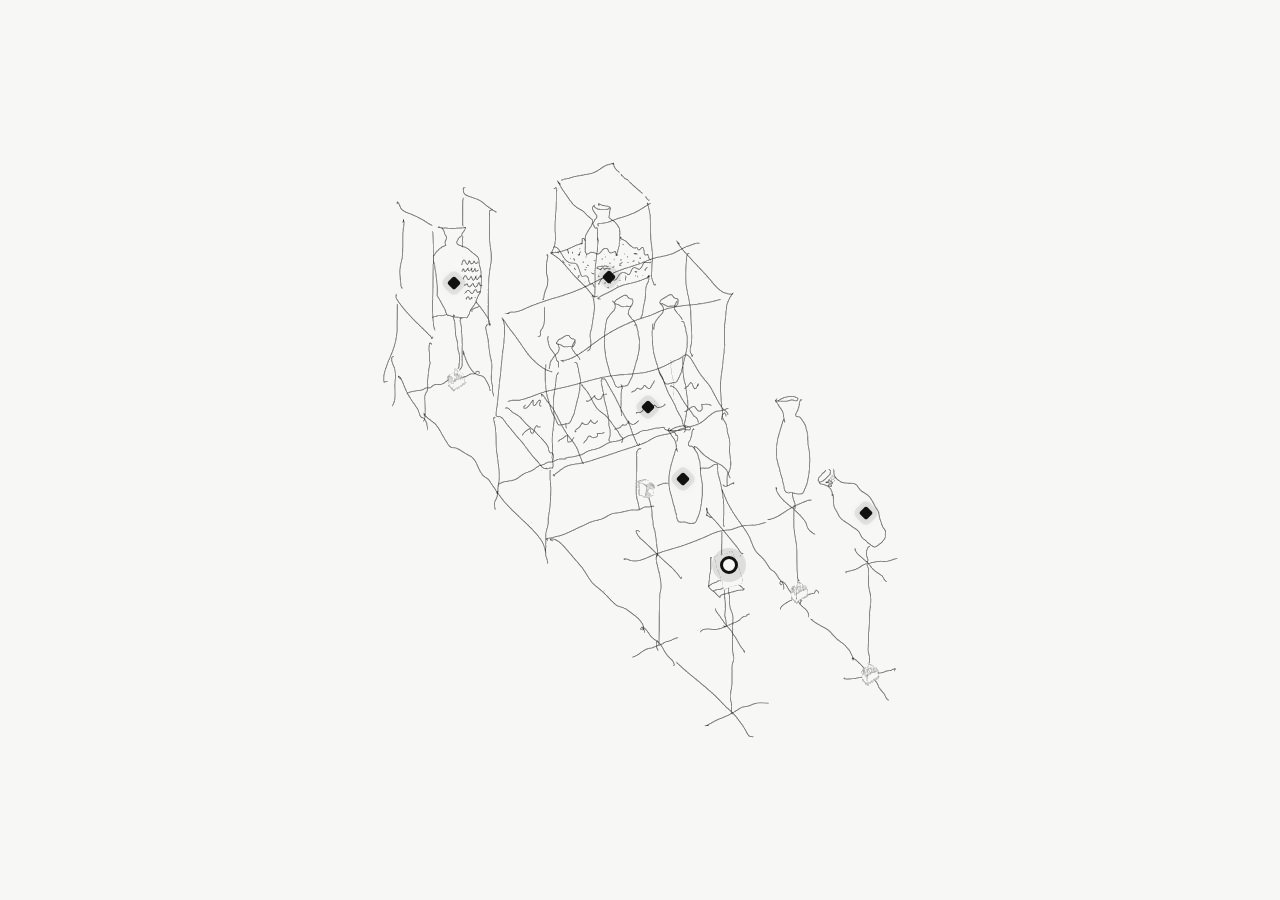
==== commit 17126704: "Document atelier runbook and fix kiosk viewport" ====
--- a/app/index.html
+++ b/app/index.html
@@ -7,11 +7,11 @@
   <meta name="apple-mobile-web-app-capable" content="yes">
   <meta name="apple-mobile-web-app-status-bar-style" content="black-translucent">
   <title>Replicator 2</title>
-  <link rel="manifest" href="manifest.json?v=17">
+  <link rel="manifest" href="manifest.json?v=19">
   <link rel="preconnect" href="https://fonts.googleapis.com">
   <link rel="preconnect" href="https://fonts.gstatic.com" crossorigin>
   <link href="https://fonts.googleapis.com/css2?family=Dosis:wght@400;700&family=Open+Sans:wght@400;700&display=swap" rel="stylesheet">
-  <link rel="stylesheet" href="styles.css?v=17">
+  <link rel="stylesheet" href="styles.css?v=19">
 </head>
 <body>
   <main class="app-shell" id="app">
@@ -37,7 +37,7 @@
         </div>
         <button class="nav-action icon-action" data-route="home" type="button" aria-label="Retour au croquis">
           <span>Chapelle</span>
-          <svg viewBox="0 0 24 24" aria-hidden="true"><path d="M5 12h14M13 6l6 6-6 6"/></svg>
+          <svg viewBox="0 0 24 24" aria-hidden="true"><path d="M9 7 4 12l5 5M4 12h11a5 5 0 0 0 5-5V5"/></svg>
         </button>
       </header>
 
@@ -60,7 +60,7 @@
         </div>
         <button class="nav-action icon-action" data-route="home" type="button" aria-label="Retour au croquis">
           <span>Chapelle</span>
-          <svg viewBox="0 0 24 24" aria-hidden="true"><path d="M5 12h14M13 6l6 6-6 6"/></svg>
+          <svg viewBox="0 0 24 24" aria-hidden="true"><path d="M9 7 4 12l5 5M4 12h11a5 5 0 0 0 5-5V5"/></svg>
         </button>
       </header>
 
--- a/app/styles.css
+++ b/app/styles.css
@@ -34,9 +34,7 @@
 }
 
 body {
-  display: flex;
-  justify-content: center;
-  align-items: center;
+  display: block;
 }
 
 button {
@@ -67,13 +65,10 @@
 
 .app-shell {
   position: relative;
-  width: min(100vw, calc(100dvh * 0.6));
+  width: 100vw;
   height: 100dvh;
-  min-width: 320px;
   background: var(--paper);
   overflow: hidden;
-  border-left: 1px solid var(--line);
-  border-right: 1px solid var(--line);
 }
 
 /* Screens */
@@ -524,7 +519,7 @@
   top: 0;
   left: 0;
   right: 0;
-  z-index: 30;
+  z-index: 90;
   margin: 0;
   padding: 10px;
   background: linear-gradient(rgba(247, 247, 245, 0.92), rgba(247, 247, 245, 0));
@@ -555,11 +550,14 @@
   position: absolute;
   top: 10px;
   right: 10px;
+  z-index: 95;
   min-width: 0;
-  height: 46px;
-  padding: 0 10px 0 12px;
+  min-height: 56px;
+  height: 56px;
+  padding: 0 16px 0 18px;
   font-size: 20px;
-  gap: 8px;
+  gap: 10px;
+  touch-action: manipulation;
 }
 
 .screen-vase .nav-action svg,
